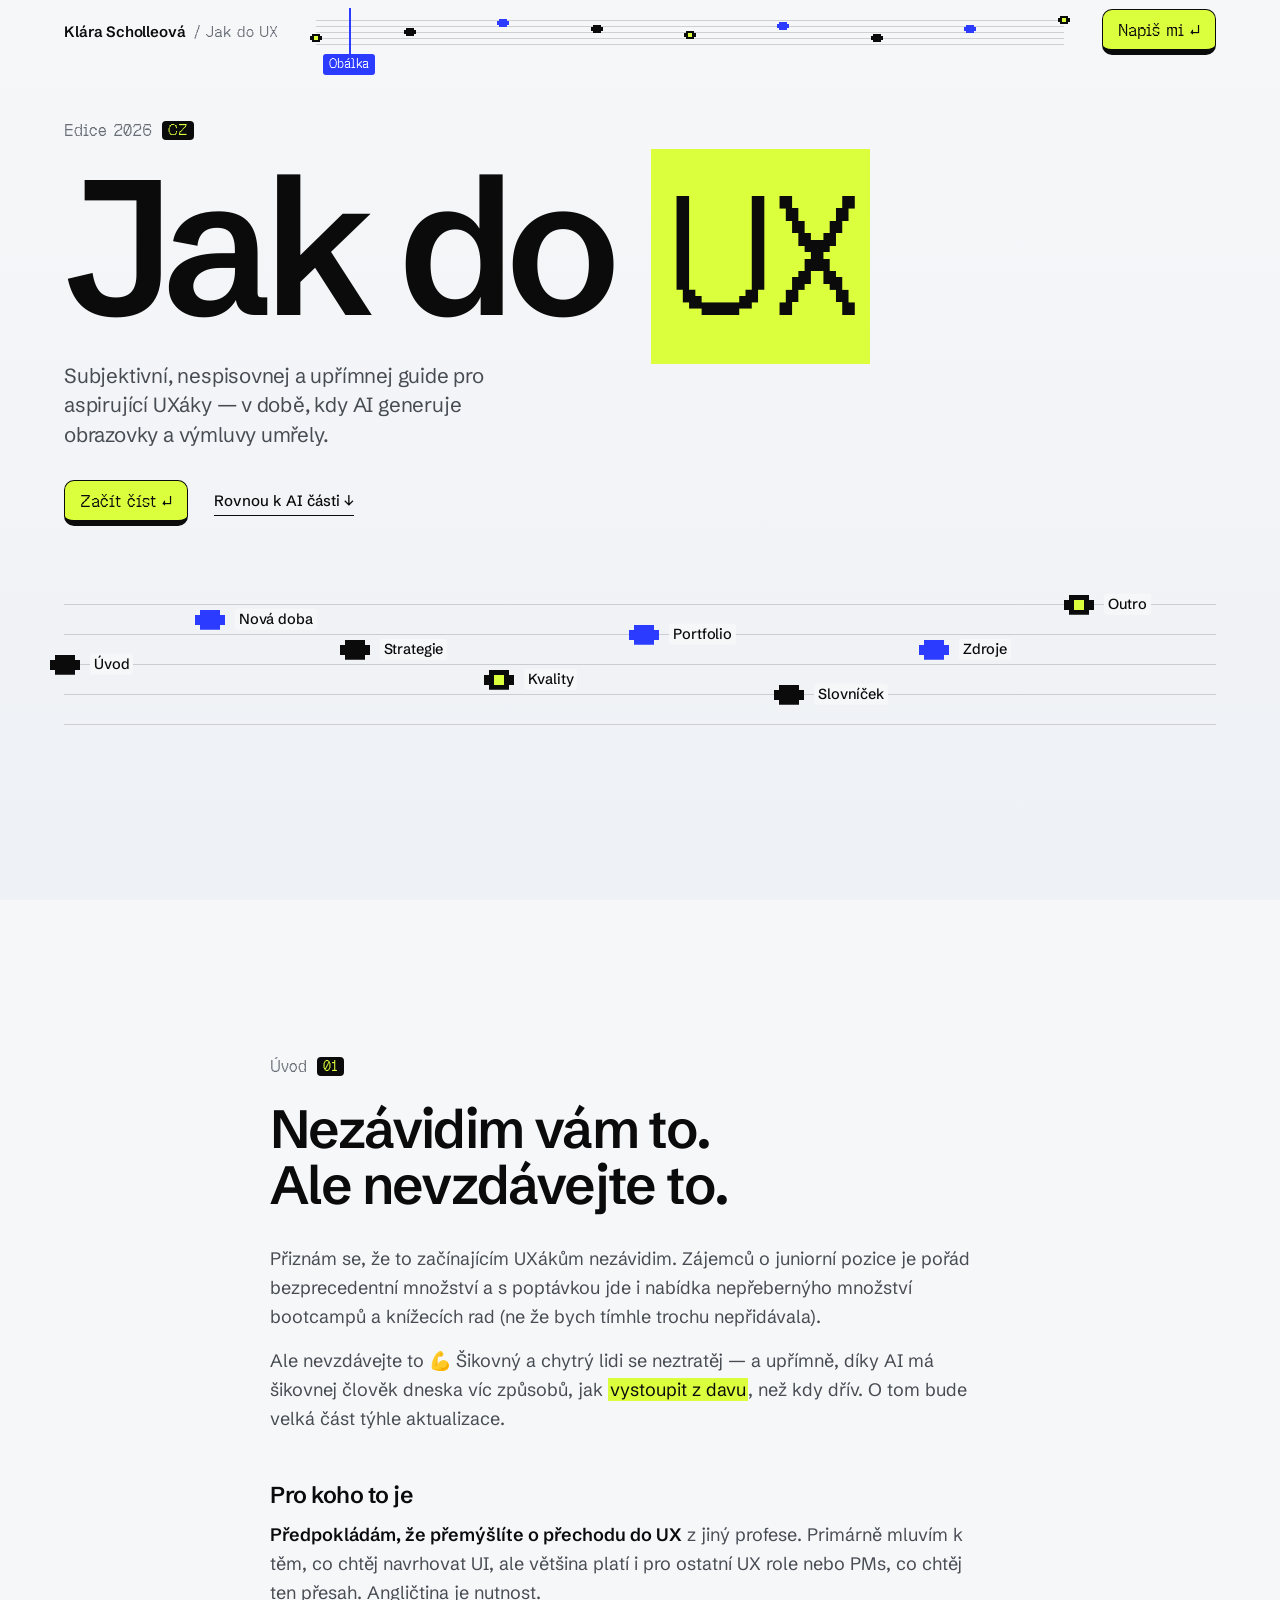
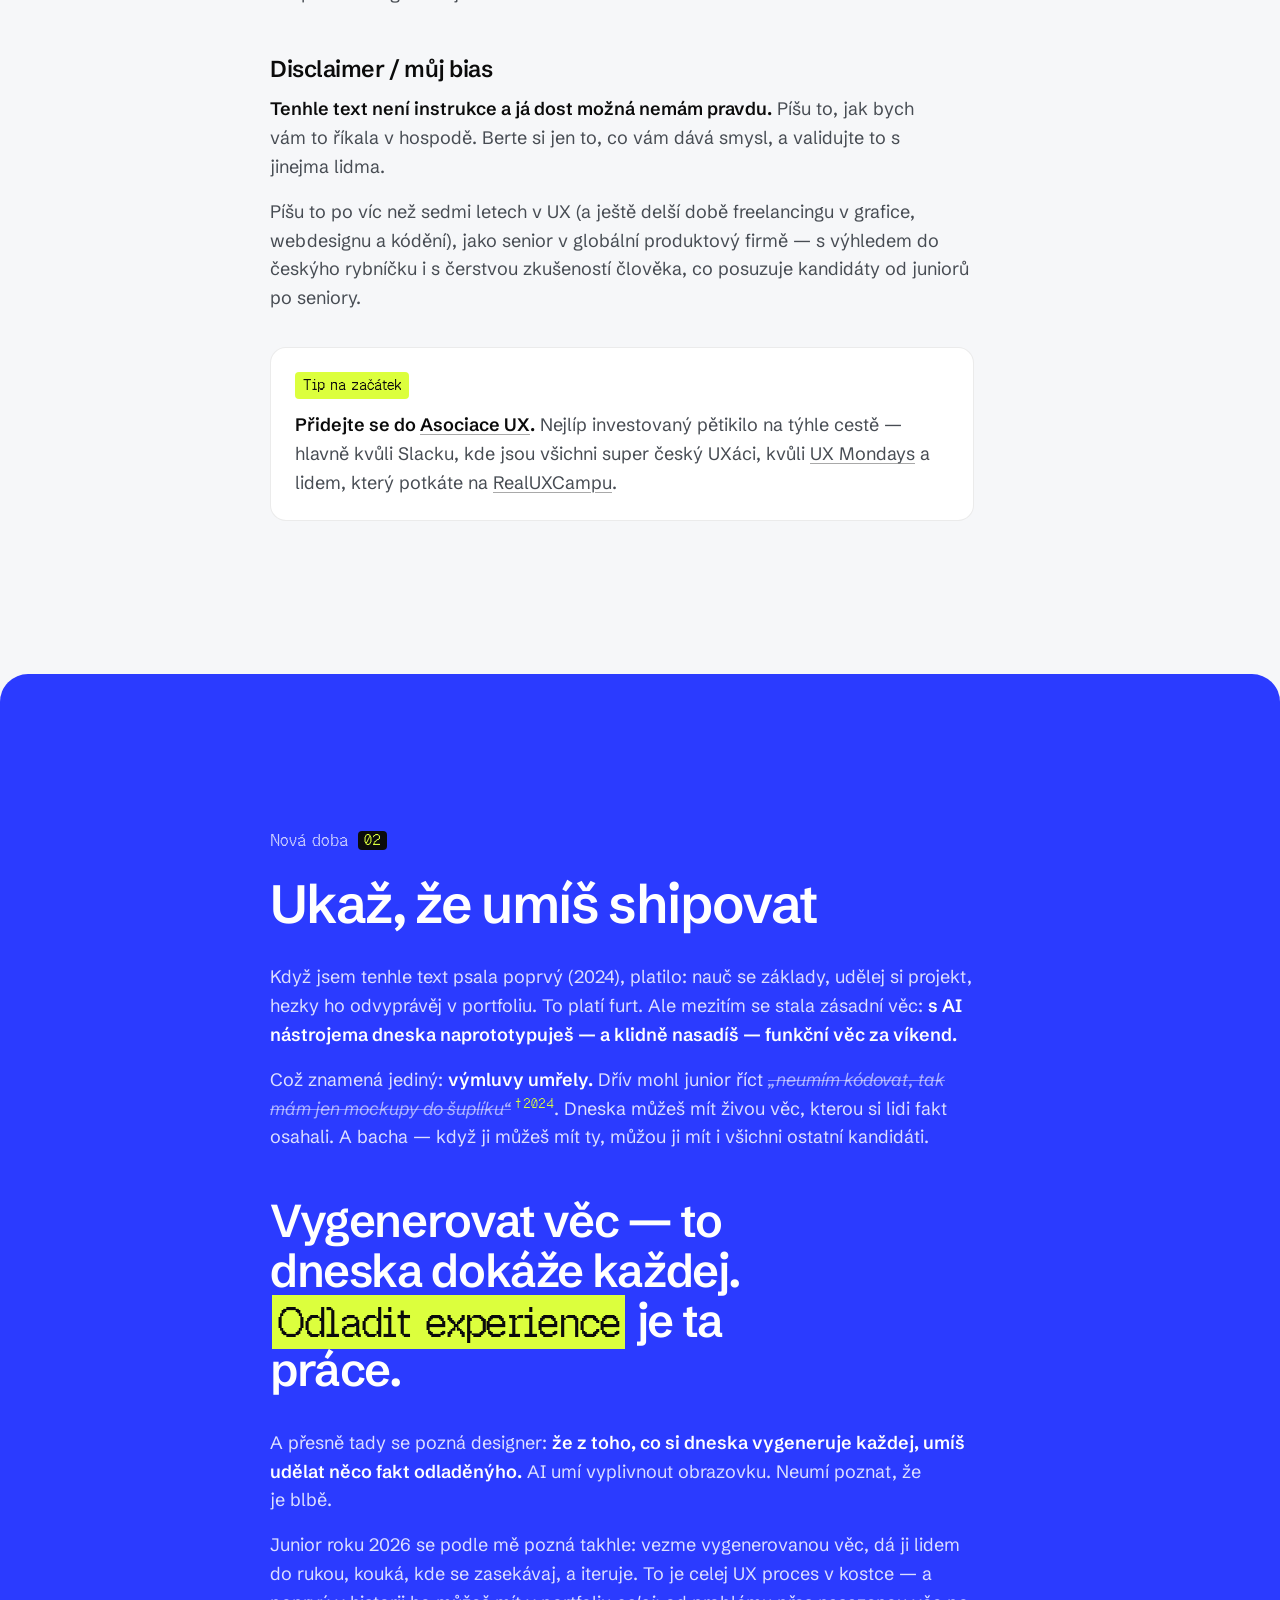
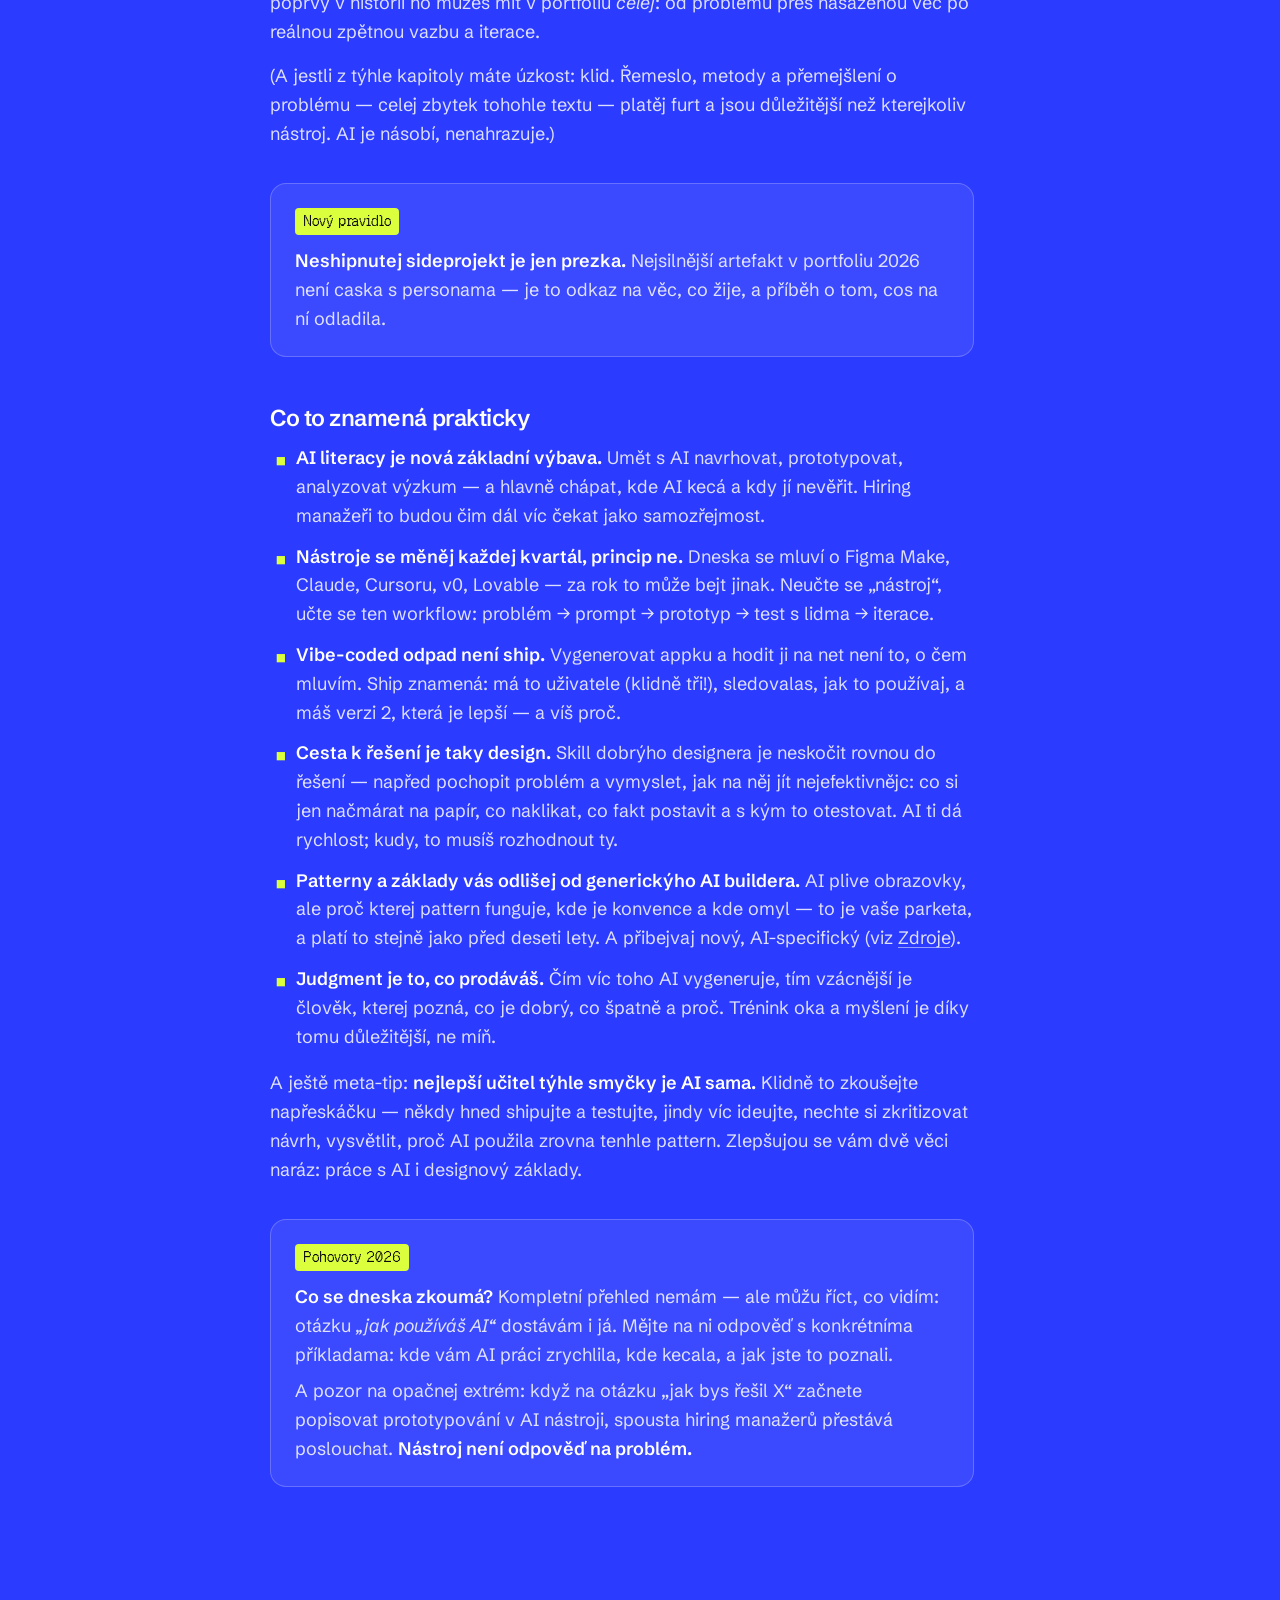
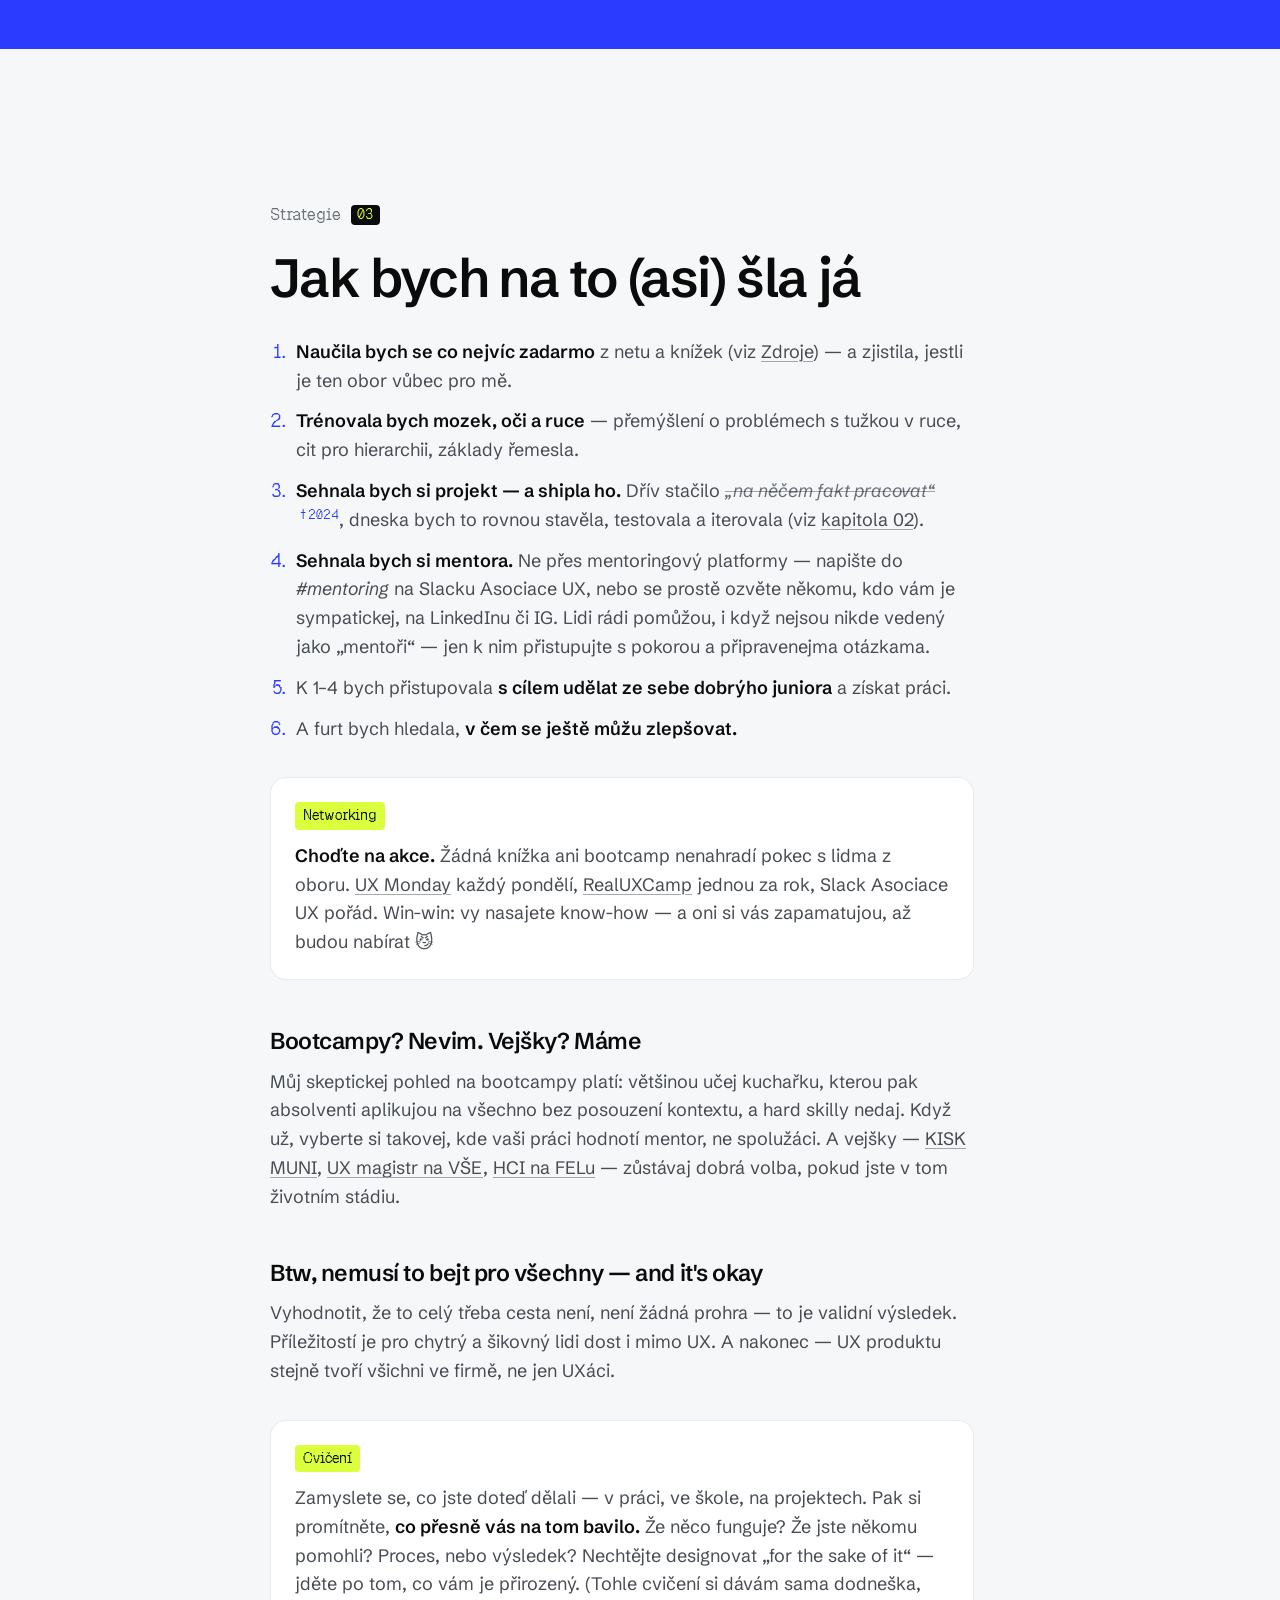
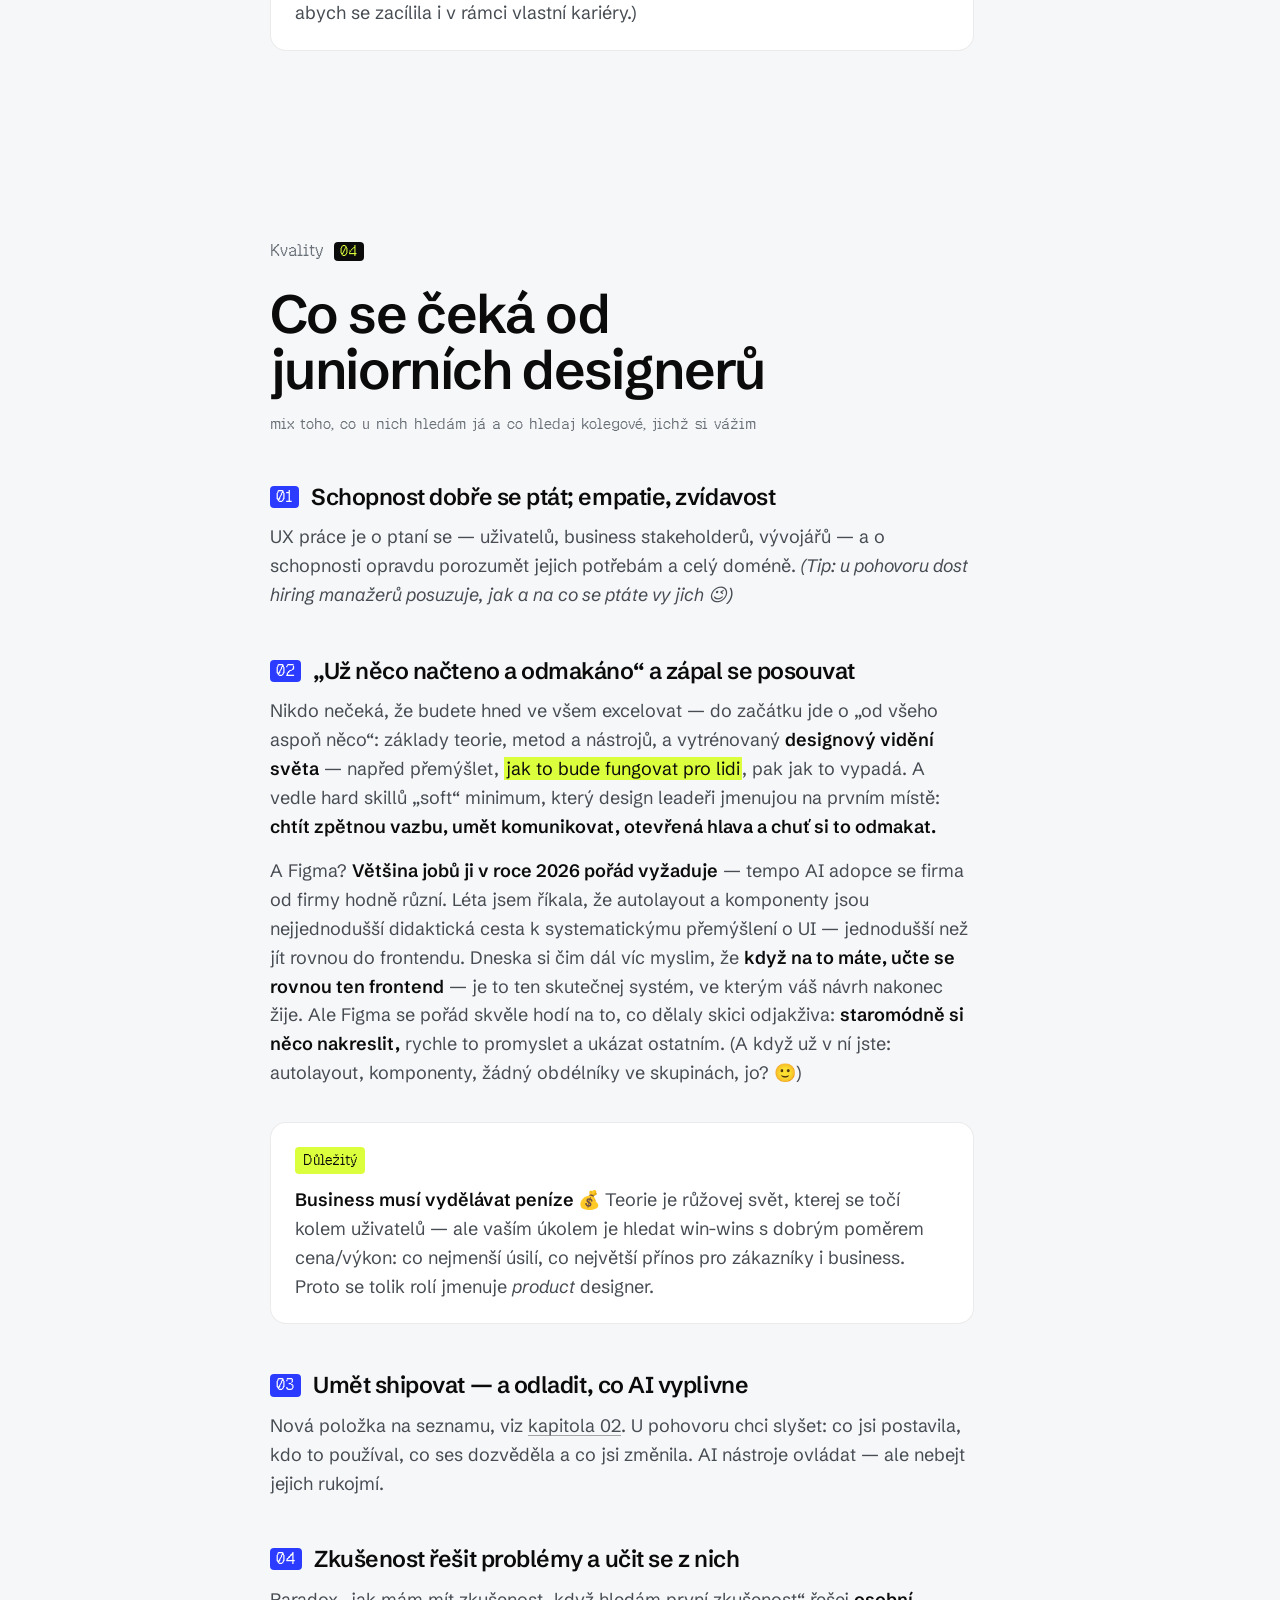
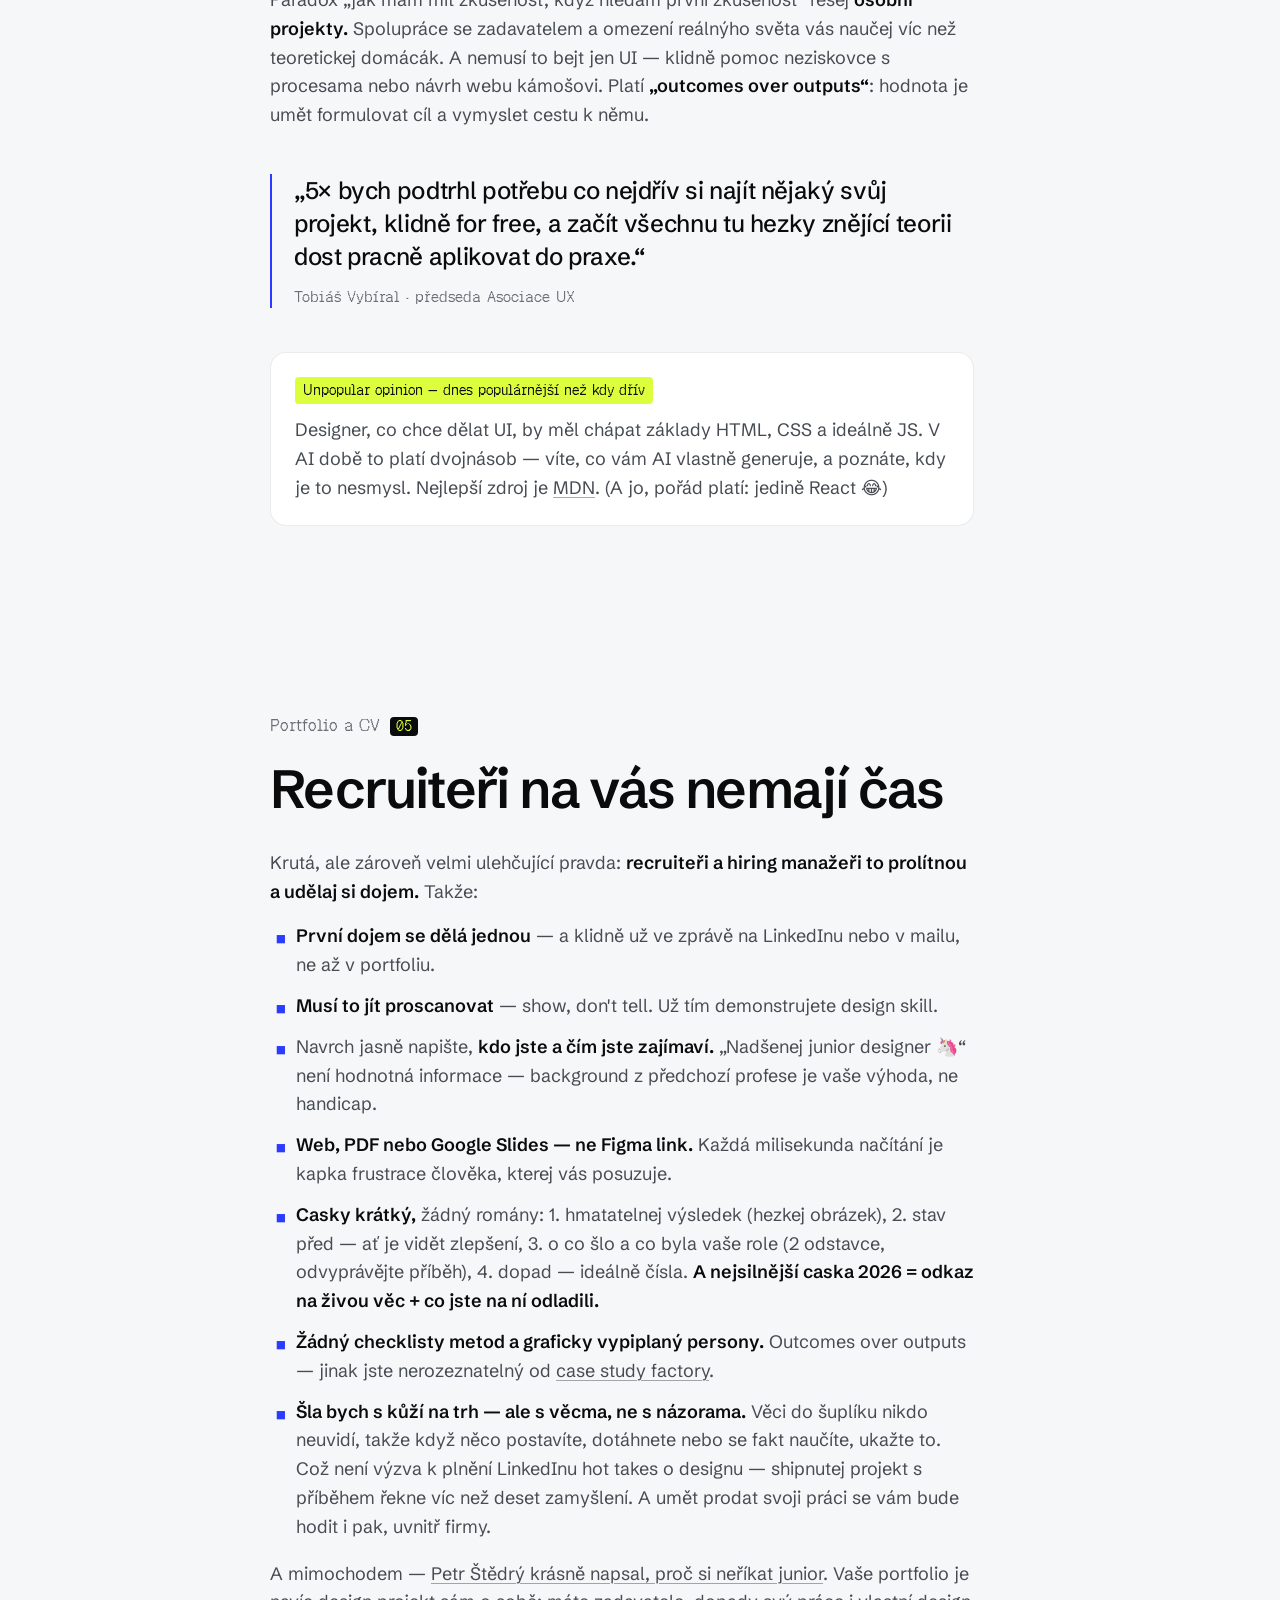
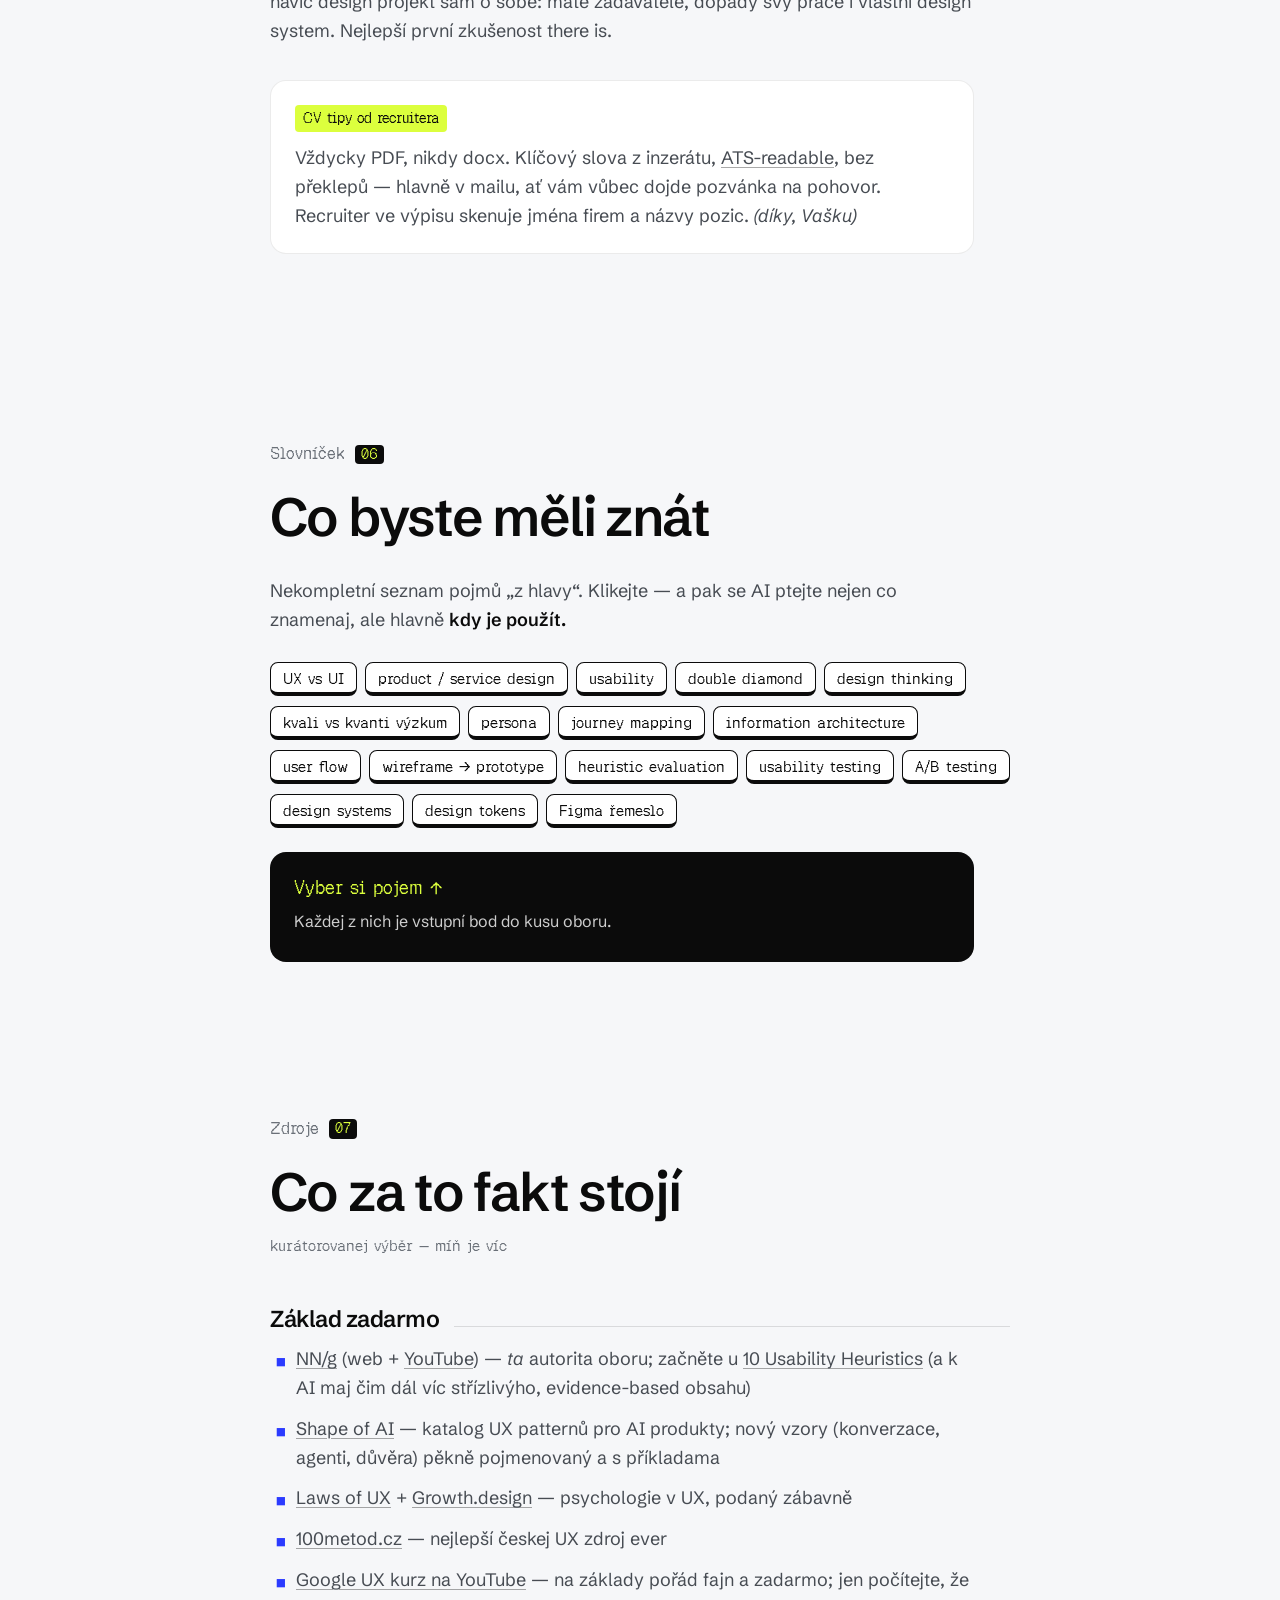
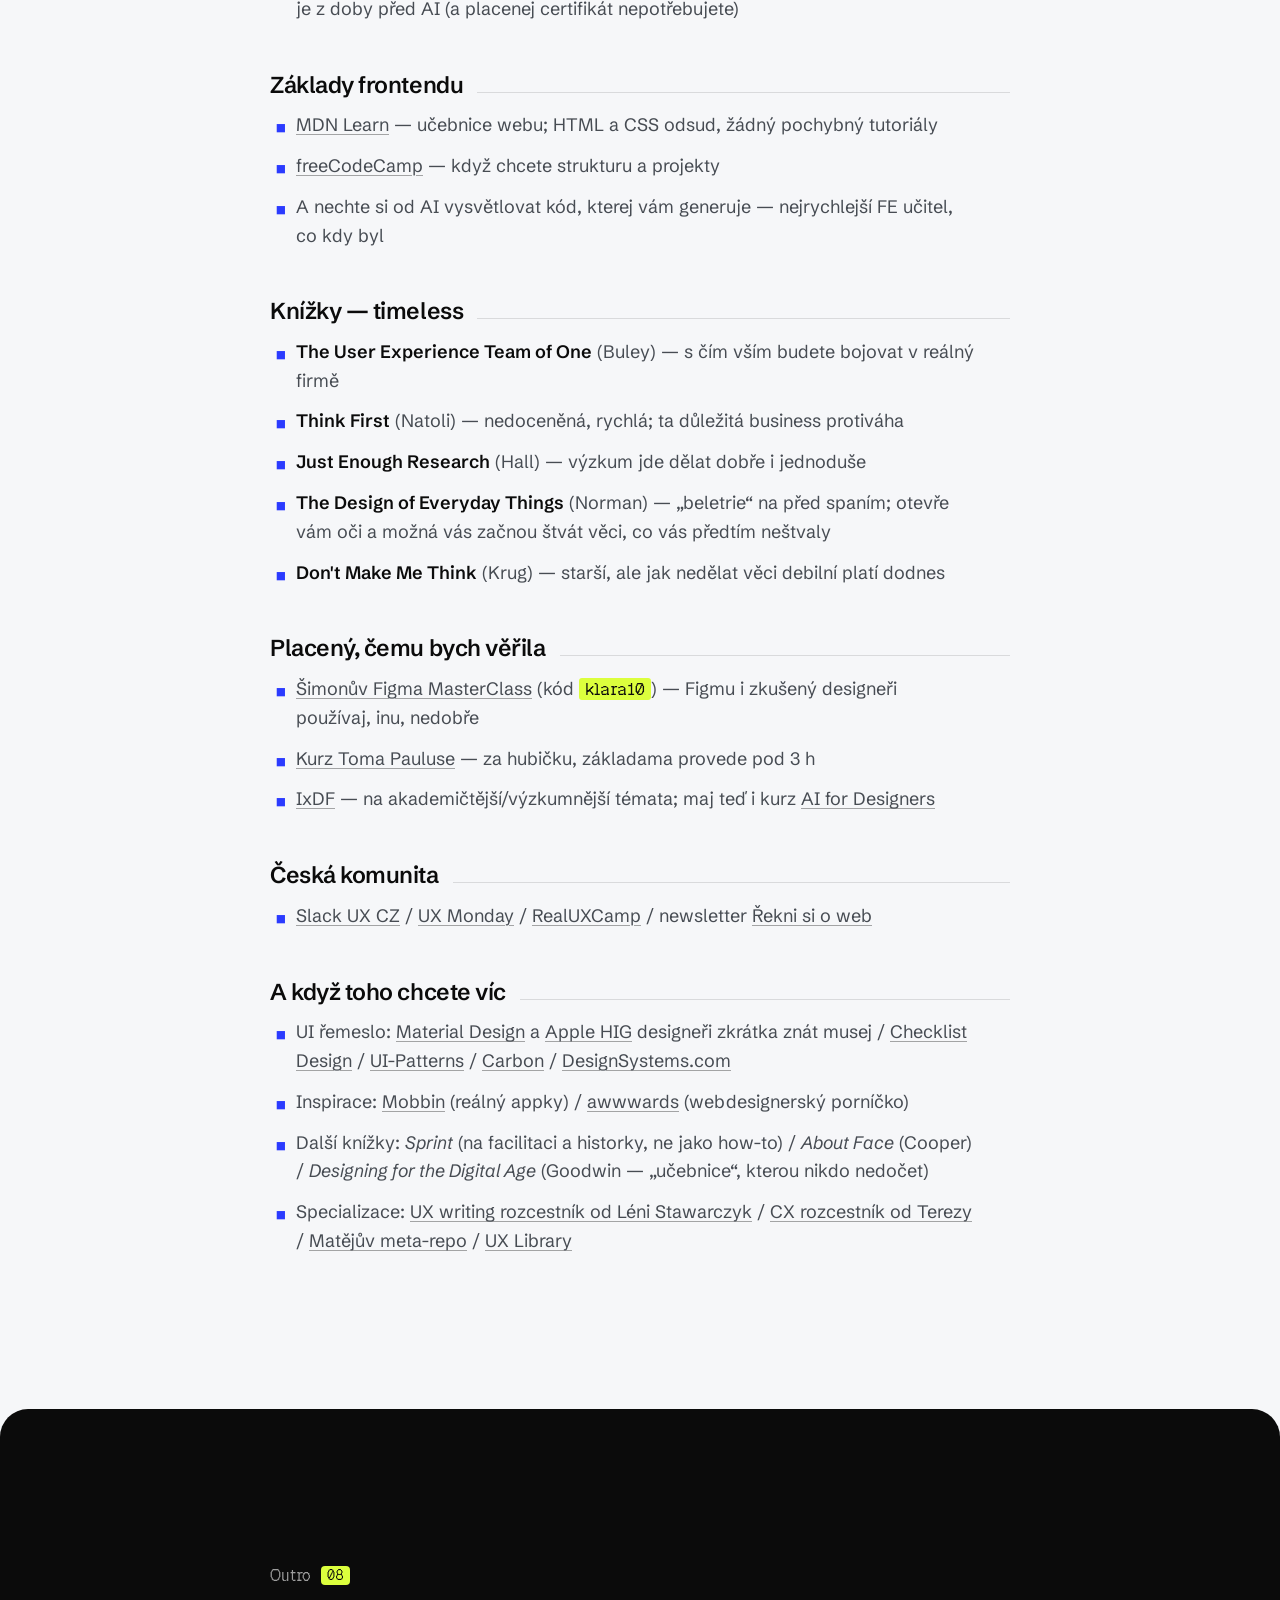
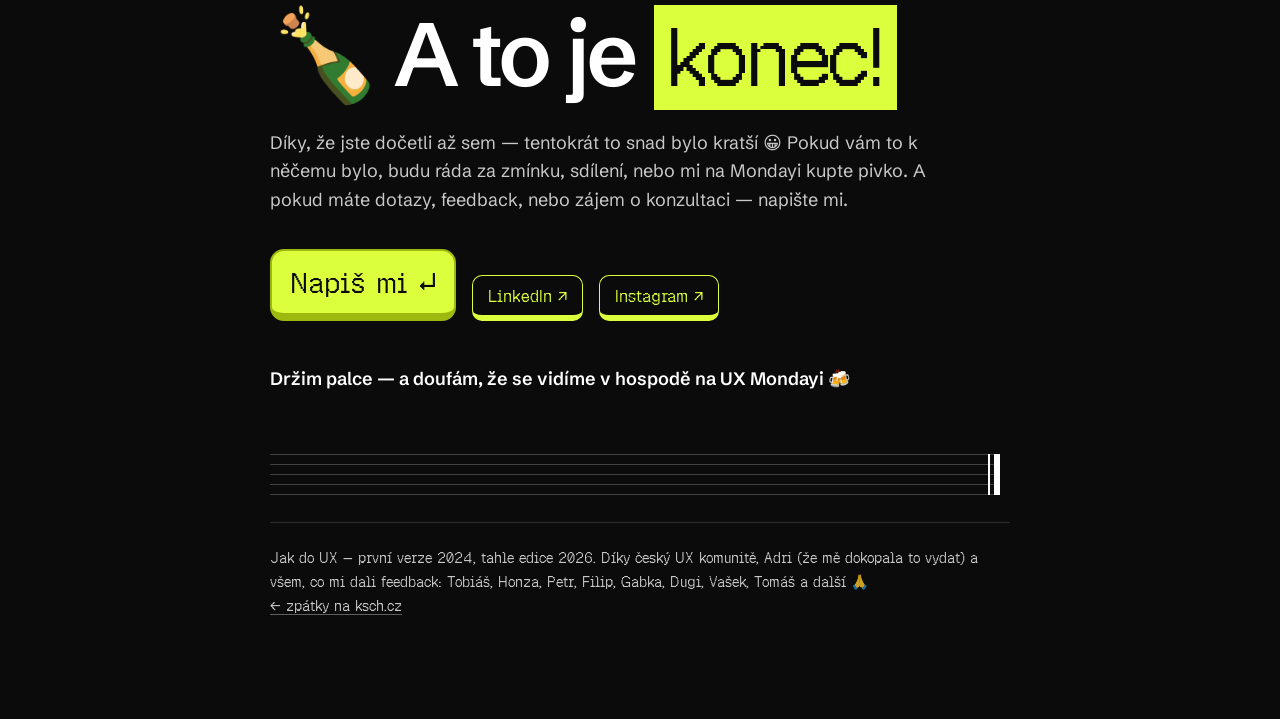
==== jak-do-ux/index.html @ 6d0a3456 "Jak do UX: rework in the new ksch.cz brand - Schibsted Grotesk + Geist Pixel, mist/ink with blue and" ====
<!DOCTYPE html>
<html lang="cs">
<head>
<meta charset="UTF-8">
<meta name="viewport" content="width=device-width, initial-scale=1.0, viewport-fit=cover">
<title>Jak do UX — edice 2026</title>
<meta name="description" content="Subjektivní, nespisovnej a upřímnej guide pro aspirující UXáky — v době, kdy AI generuje obrazovky a výmluvy umřely. Od Kláry Scholleový.">
<meta property="og:title" content="Jak do UX — edice 2026">
<meta property="og:description" content="Vygenerovat věc je snadný. Odladit experience je ta práce. Upřímnej guide, jak se dostat do UX.">
<meta property="og:type" content="article">
<meta name="theme-color" content="#F6F7F9">
<link rel="icon" href="data:image/svg+xml,%3Csvg xmlns='http://www.w3.org/2000/svg' viewBox='0 0 8 8' shape-rendering='crispEdges'%3E%3Cpath fill='%230B0B0B' d='M1 1h6v6H1z'/%3E%3Cpath fill='%23DCFF3D' d='M2 2h4v4H2z'/%3E%3C/svg%3E">
<link rel="preconnect" href="https://fonts.googleapis.com">
<link rel="preconnect" href="https://fonts.gstatic.com" crossorigin>
<link rel="stylesheet" href="https://fonts.googleapis.com/css2?family=Schibsted+Grotesk:ital,wght@0,400;0,500;0,600;1,400;1,500&display=swap">
<link rel="preload" href="../assets/fonts/geist-pixel-square.woff2" as="font" type="font/woff2" crossorigin>
<script>document.documentElement.classList.add('js')</script>
<style>
/* ============================================================
   JAK DO UX · 2026 — v brandu ksch.cz
   mist + inkoust, modrá a limetková, pixel font, notová osnova
   ============================================================ */
@font-face{font-family:'Geist Pixel Square';src:url('../assets/fonts/geist-pixel-square.woff2') format('woff2');font-display:swap}
:root{
  --blue:#2B3BFF; --ink:#0B0B0B; --lime:#DCFF3D; --mist:#F6F7F9;
  --grey:#474C53; --grey-2:#6A7078; --hair:rgba(11,11,11,.12);
  --pix:'Geist Pixel Square',ui-monospace,monospace;
  --sans:'Schibsted Grotesk',system-ui,sans-serif;
  --pad:clamp(20px,5vw,80px); --maxw:740px; --hdr:64px;
  --ease:cubic-bezier(.2,.8,.2,1);
}
@media (max-width:719px){:root{--pad:20px;--hdr:56px}}
*{box-sizing:border-box;margin:0;padding:0}
html{scroll-behavior:smooth;-webkit-text-size-adjust:100%}
body{
  font-family:var(--sans);color:var(--ink);
  background:linear-gradient(180deg,#F6F7F9 0%,#EEF1F5 100%) fixed,var(--mist);
  line-height:1.6;font-size:clamp(16px,1vw + 10px,18px);
  -webkit-font-smoothing:antialiased;text-rendering:optimizeLegibility;overflow-x:clip;
}
::selection{background:var(--lime);color:var(--ink)}
a{color:inherit;text-decoration:underline;text-decoration-thickness:1px;text-underline-offset:3px;text-decoration-color:rgba(11,11,11,.35);transition:background-color .15s,text-decoration-color .15s}
a:hover{background:var(--lime);color:var(--ink);text-decoration-color:var(--ink)}
strong{font-weight:600}
a:focus-visible,button:focus-visible{outline:3px solid var(--blue);outline-offset:3px;border-radius:3px}

/* ---------- pixel helpery (stejný jako na homepage) ---------- */
.pix,.eyebrow{font-family:var(--pix);font-weight:400}
.num{display:inline-block;padding:1px 6px 2px;border-radius:4px;font-family:var(--pix);font-size:.85em;line-height:1.2;font-weight:400;background:var(--ink);color:var(--lime);letter-spacing:0}
.num.b{background:var(--blue);color:#fff}
.hl{font-family:var(--pix);font-weight:400;font-size:.9em;letter-spacing:-.04em;-webkit-box-decoration-break:clone;box-decoration-break:clone;padding:0 .14em;margin:0 .04em}
.hl.b{background:var(--blue);color:#fff}
.hl.l{background:var(--lime);color:var(--ink)}

/* ---------- keycap ---------- */
.key{
  position:relative;display:inline-flex;align-items:center;gap:10px;
  font-family:var(--pix);color:var(--ink);background:var(--lime);text-decoration:none;
  border:1.5px solid var(--ink);border-bottom-width:6px;border-radius:10px;
  cursor:pointer;user-select:none;-webkit-user-select:none;
  transition:transform .35s cubic-bezier(.3,1.9,.45,1),border-bottom-width .1s;
}
.key:hover{background:var(--lime);transform:translateY(-2px)}
.key:active{transform:translateY(4px);border-bottom-width:2px;transition:transform .06s,border-bottom-width .06s}
.key.sm{font-size:16px;padding:8px 15px 6px}
.key.md{font-size:clamp(20px,2.4vw,28px);padding:.35em .65em .28em;border-width:2px;border-bottom-width:8px;border-radius:14px}
.key.md:active{border-bottom-width:3px;transform:translateY(5px)}
.key.ink{background:var(--ink);color:var(--lime);border-color:var(--lime)}
.key.ink:hover{background:var(--ink);color:var(--lime)}

/* ---------- hlavička s osnovou ---------- */
.hdr{
  position:fixed;top:0;left:0;right:0;z-index:100;height:var(--hdr);
  display:grid;grid-template-columns:auto 1fr auto;align-items:center;gap:clamp(16px,3vw,48px);
  padding:0 var(--pad);
}
.hdr::before{
  content:"";position:absolute;inset:0;z-index:-1;
  background:rgba(246,247,249,.94);-webkit-backdrop-filter:blur(14px);backdrop-filter:blur(14px);
  border-bottom:1px solid rgba(11,11,11,.06);opacity:0;transition:opacity .3s;
}
.hdr.solid::before{opacity:1}
.hdr .name{font-size:15px;font-weight:600;letter-spacing:-.01em;white-space:nowrap;text-decoration:none}
.hdr .name span{font-family:var(--pix);font-weight:400;color:var(--grey-2);margin-left:8px}
.hdr .name:hover{background:none;opacity:.6}
.hdr .key{white-space:nowrap}

/* osnova: pět linek, jedna nota na kapitolu, playhead = kde zrovna jste */
.staff{position:relative;height:36px;opacity:0;transition:opacity .4s}
.hdr.solid .staff{opacity:1}
.staff .ln{position:absolute;left:0;right:0;height:1px;background:rgba(11,11,11,.16)}
.staff .nt{
  position:absolute;width:28px;height:28px;margin:-14px 0 0 -14px;padding:0;border:0;background:none;cursor:pointer;
  -webkit-tap-highlight-color:transparent;
}
.staff .nt svg{position:absolute;left:50%;top:50%;width:12px;height:8px;margin:-4px 0 0 -6px;shape-rendering:crispEdges;transition:transform .3s cubic-bezier(.3,1.7,.5,1)}
.staff .nt:hover svg,.staff .nt:focus-visible svg{transform:scale(1.5)}
.staff .nt:focus-visible{outline:none}
.staff .nt .tip{
  position:absolute;left:50%;top:26px;transform:translateX(-50%);white-space:nowrap;
  font-family:var(--pix);font-size:12px;color:var(--ink);background:var(--lime);padding:1px 6px;border-radius:3px;
  opacity:0;pointer-events:none;transition:opacity .15s;
}
.staff .nt:hover .tip,.staff .nt:focus-visible .tip{opacity:1}
.staff .ph{position:absolute;top:-6px;bottom:-6px;width:1.5px;background:var(--blue);transition:left .12s linear}
.staff .now{position:absolute;top:calc(100% + 4px);font-family:var(--pix);font-size:12px;color:#fff;background:var(--blue);padding:1px 6px;border-radius:3px;white-space:nowrap;transform:translateX(-50%);transition:left .12s linear}
.staff .nt:hover ~ .now{opacity:0}

/* ---------- layout ---------- */
main{position:relative}
.sheet{position:relative;padding:clamp(110px,12vw,180px) var(--pad) 0}
.sheet-inner{max-width:var(--maxw);margin:0 auto;position:relative}
.sheet[id]{scroll-margin-top:calc(var(--hdr) - 40px)}

.numeral{font-family:var(--pix);font-size:16px;color:var(--grey-2);margin-bottom:22px;display:flex;align-items:center;gap:10px}
.numeral b{font-weight:400;order:2}
.numeral b{display:inline-block;padding:1px 6px 2px;border-radius:4px;font-size:.85em;line-height:1.2;background:var(--ink);color:var(--lime)}

h1,h2,h3{text-wrap:balance}
p{text-wrap:pretty}
h2{font-weight:600;font-size:clamp(30px,4.2vw,54px);line-height:1.04;letter-spacing:-.03em;margin-bottom:32px}
h3{font-weight:600;font-size:clamp(19px,2vw,23px);line-height:1.2;letter-spacing:-.02em;margin:48px 0 12px}
p{margin-bottom:16px;max-width:64ch;color:var(--grey)}
p strong,li strong{color:var(--ink)}
ul,ol{margin:0 0 18px 22px;max-width:62ch;color:var(--grey)}
li{margin-bottom:12px;padding-left:4px}
ul li::marker{content:"■  ";font-size:.6em;color:var(--blue)}
ol li::marker{font-family:var(--pix);color:var(--blue)}
.kicker{font-family:var(--pix);font-size:15px;color:var(--grey-2);margin:-18px 0 30px}

/* číslování v h3 */
.hn{display:inline-block;margin-right:12px;padding:1px 6px 2px;border-radius:4px;font-family:var(--pix);font-weight:400;font-size:.7em;line-height:1.2;vertical-align:.2em;background:var(--blue);color:#fff;letter-spacing:0}

/* zesnulý výmluvy */
.rip{color:var(--grey-2);font-style:italic;text-decoration:line-through;text-decoration-color:rgba(11,11,11,.35);text-decoration-thickness:1px}
.rip sup{font-family:var(--pix);font-style:normal;font-size:.65em;color:var(--blue);margin-left:4px;white-space:nowrap;display:inline-block;text-decoration:none}

/* limetkovej marker — přejede přes text při revealu */
.u{
  white-space:nowrap;padding:0 .12em;color:var(--ink);
  background-image:linear-gradient(var(--lime),var(--lime));
  background-repeat:no-repeat;background-position:0 50%;background-size:100% 100%;
  transition:background-size .8s cubic-bezier(.7,0,.2,1) .35s;
}
.js .u{background-size:0% 100%}
.js .in .u,.js .u.in{background-size:100% 100%}

/* blok — bílá karta jako na homepage */
.block{
  background:#fff;border:1px solid rgba(11,11,11,.08);border-radius:16px;
  padding:22px 24px 22px;margin:34px 0;max-width:64ch;
}
.block .lbl{
  display:inline-block;font-family:var(--pix);font-size:14px;
  color:var(--ink);background:var(--lime);padding:2px 8px 3px;border-radius:4px;margin-bottom:12px;
}
.block p{margin-bottom:8px}
.block p:last-child{margin-bottom:0}

blockquote{
  font-size:clamp(20px,2vw,24px);line-height:1.38;letter-spacing:-.015em;font-weight:500;
  margin:44px 0;max-width:46ch;color:var(--ink);padding-left:22px;border-left:2px solid var(--blue);
}
blockquote cite{display:block;font-family:var(--pix);font-style:normal;font-size:15px;font-weight:400;margin-top:14px;color:var(--grey-2);letter-spacing:0}
code{font-family:var(--pix);font-size:.95em;background:var(--lime);color:var(--ink);padding:0 6px;border-radius:3px}

/* reveal */
.js .reveal{opacity:0;transform:translateY(24px);transition:opacity .8s var(--ease),transform .9s var(--ease)}
.js .reveal.in{opacity:1;transform:none}

/* ---------- obálka ---------- */
.cover{min-height:100svh;display:flex;flex-direction:column;padding-top:calc(var(--hdr) + 6vh);padding-bottom:40px}
.cover .sheet-inner{max-width:1600px;width:100%;display:flex;flex-direction:column;flex:1}
.cover .eyebrow{font-size:16px;color:var(--grey-2);display:flex;gap:10px;align-items:center}
.cover h1{
  font-weight:600;font-size:clamp(72px,15vw,220px);line-height:.88;letter-spacing:-.055em;margin:18px 0 0;
}
.cover h1 .hl{font-size:.86em;padding:0 .08em;margin-left:.04em;letter-spacing:-.06em}
.cover .sub{font-size:clamp(18px,1.6vw,22px);max-width:34ch;margin:30px 0 0;line-height:1.45;color:var(--grey);letter-spacing:-.01em}
.cover .sub em{font-style:normal}
.cover .ctas{margin-top:30px;display:flex;flex-wrap:wrap;align-items:center;gap:14px 26px}
.cover .ctas a.lnk{font-size:15px;font-weight:500;text-decoration:none;border-bottom:1px solid currentColor;padding-bottom:2px}
.cover .ctas a.lnk:hover{background:none;opacity:.6}

/* velká osnova v obálce — obsah jako melodie */
.score{position:relative;height:150px;margin:clamp(40px,7vh,80px) 0 0}
.score .ln{position:absolute;left:0;right:0;height:1px;background:rgba(11,11,11,.16)}
.score .nt{position:absolute;width:150px;margin-left:-14px;transform:translateY(-50%);display:flex;align-items:center;gap:10px;text-decoration:none;font-size:14.5px;font-weight:500;letter-spacing:-.01em;line-height:1.15}
.score .nt:hover{background:none}
.score .nt svg{flex:none;width:30px;height:20px;shape-rendering:crispEdges;transition:transform .3s cubic-bezier(.3,1.7,.5,1)}
.score .nt:hover svg{transform:scale(1.25)}
.score .nt span{background:var(--mist);padding:2px 4px;border-radius:3px}
.score .nt:hover span{background:var(--lime)}
.toc{display:none}
@media (max-width:899px){
  .score{display:none}
  .toc{display:grid;grid-template-columns:1fr;margin-top:40px;border-top:1px solid var(--hair)}
  .toc a{text-decoration:none;display:flex;gap:12px;align-items:center;padding:12px 0;border-bottom:1px solid var(--hair);font-size:16px;font-weight:500;letter-spacing:-.01em}
  .toc a:hover{background:none;color:var(--blue)}
  .toc a b{font-weight:400}
}

/* ---------- claim ---------- */
.claim{font-weight:600;font-size:clamp(28px,3.8vw,46px);line-height:1.08;letter-spacing:-.03em;margin:44px 0 34px;max-width:20ch;color:inherit}

/* ---------- modrá kapitola (Nová doba) ---------- */
.sheet.blue{
  background:var(--blue);color:#fff;margin-top:clamp(110px,12vw,180px);
  border-radius:28px 28px 0 0;padding-bottom:clamp(90px,10vw,140px);
}
.sheet.blue + .sheet{border-radius:0}
.blue p,.blue ul,.blue ol{color:rgba(255,255,255,.84)}
.blue strong,.blue li strong,.blue p strong{color:#fff}
.blue .numeral{color:rgba(255,255,255,.75)}
.blue .claim{color:#fff}
.blue a{text-decoration-color:rgba(255,255,255,.5)}
.blue ul li::marker{color:var(--lime)}
.blue .rip{color:rgba(255,255,255,.6);text-decoration-color:rgba(255,255,255,.45)}
.blue .rip sup{color:var(--lime)}
.blue .block{background:rgba(255,255,255,.08);border-color:rgba(255,255,255,.22)}
.blue .block p{color:rgba(255,255,255,.84)}
.blue + .sheet{padding-top:clamp(110px,12vw,180px)}

/* ---------- slovníček ---------- */
.chips{display:flex;flex-wrap:wrap;gap:10px 8px;margin:28px 0 0;max-width:none}
.chip{
  font-family:var(--pix);font-size:15px;color:var(--ink);background:#fff;
  border:1.5px solid var(--ink);border-bottom-width:4px;border-radius:8px;padding:6px 12px 4px;cursor:pointer;
  transition:transform .3s cubic-bezier(.3,1.9,.45,1),border-bottom-width .08s,background .15s;
}
.chip:hover{transform:translateY(-2px)}
.chip:active,.chip.active{transform:translateY(2px);border-bottom-width:2px}
.chip.active{background:var(--lime)}
.defbox{min-height:110px;background:var(--ink);color:#fff;border-radius:16px;padding:22px 24px;margin-top:24px;max-width:64ch}
.defbox .term{font-family:var(--pix);color:var(--lime);font-size:18px;margin-bottom:6px}
.defbox p{margin:0;font-size:16px;color:rgba(255,255,255,.8)}

/* ---------- zdroje ---------- */
.res h3{display:flex;align-items:baseline;gap:14px}
.res h3::after{content:"";flex:1;height:1px;background:var(--hair)}

/* ---------- outro ---------- */
.sheet.outro{
  background:var(--ink);color:#fff;margin-top:clamp(110px,12vw,180px);border-radius:28px 28px 0 0;
  padding-bottom:calc(var(--pad) + 20px);
}
.outro h2{font-size:clamp(40px,7vw,96px);line-height:.96;letter-spacing:-.045em}
.outro p{color:rgba(255,255,255,.78)}
.outro p strong{color:#fff}
.outro .numeral{color:rgba(255,255,255,.6)}
.outro .numeral b{background:var(--lime);color:var(--ink)}
.outro .key.md{border-color:#9DB80F}
.contacts{display:flex;gap:14px 16px;flex-wrap:wrap;align-items:flex-end;margin:34px 0 44px}
.endbar{display:block;margin:56px 0 0;width:100%;max-width:var(--maxw);height:48px}
.sig{font-family:var(--pix);font-size:14px;color:rgba(255,255,255,.45);border-top:1px solid rgba(255,255,255,.14);padding-top:24px;margin-top:24px;max-width:none;line-height:1.7}
.sig a{text-decoration-color:rgba(255,255,255,.35)}

/* ---------- mobilní obsah ---------- */
.pill{display:none;position:fixed;right:16px;bottom:calc(16px + env(safe-area-inset-bottom));z-index:110;max-width:72vw;overflow:hidden;text-overflow:ellipsis;white-space:nowrap}
.pill.key{font-size:14px;padding:9px 14px 7px;display:none}
.chmenu{position:fixed;inset:0;background:var(--mist);z-index:120;padding:16px 20px;display:flex;flex-direction:column;overflow:auto}
.chmenu[hidden]{display:none}
.chmenu .close{align-self:flex-end;font-family:var(--pix);font-size:15px}
.chmenu nav{display:flex;flex-direction:column;margin-top:14px}
.chmenu a{text-decoration:none;font-size:22px;font-weight:600;letter-spacing:-.02em;padding:14px 0;border-bottom:1px solid var(--hair);display:flex;gap:14px;align-items:center}
.chmenu a:hover{background:none}
.chmenu a b{font-family:var(--pix);font-size:13px;font-weight:400;padding:1px 6px 2px;border-radius:4px;background:var(--ink);color:var(--lime)}
.chmenu a.cur{color:var(--blue)}
.chmenu a.cur b{background:var(--blue);color:#fff}
@media (max-width:719px){
  .pill.key{display:inline-flex}
  .hdr{grid-template-columns:auto 1fr;gap:16px}
  .hdr .key{display:none}
  .hdr .name span{display:none}
  .staff .nt{pointer-events:none}
  .staff .now{display:none}
  .sheet.blue,.sheet.outro{border-radius:20px 20px 0 0}
  .block{padding:18px 18px}
  blockquote{padding-left:16px}
}

@media (prefers-reduced-motion: reduce){
  html{scroll-behavior:auto}
  *,*::before,*::after{animation:none!important;transition:none!important}
  .js .reveal{opacity:1;transform:none}
  .js .u{background-size:100% 100%}
}
</style>
</head>
<body>

<header class="hdr" id="hdr">
  <a class="name" href="/">Klára Scholleová<span>/ Jak do UX</span></a>
  <div class="staff" id="staff" role="navigation" aria-label="Kapitoly"></div>
  <a class="key sm" href="#s8">Napiš mi ↵</a>
</header>
<button class="pill key" id="pill" aria-haspopup="true" aria-controls="chmenu">Obsah</button>
<div class="chmenu" id="chmenu" hidden role="dialog" aria-label="Obsah">
  <button class="close key sm" aria-label="Zavřít">Zavřít ✕</button>
  <nav></nav>
</div>

<main>

<!-- ============ OBÁLKA ============ -->
<section class="sheet cover" id="top">
  <div class="sheet-inner">
    <div class="eyebrow">Edice 2026 <span class="num">CZ</span></div>
    <h1>Jak do <span class="hl l">UX</span></h1>
    <p class="sub">Subjektivní, nespisovnej a upřímnej guide pro aspirující UXáky — v době, kdy AI generuje obrazovky a výmluvy umřely.</p>
    <div class="ctas">
      <a class="key sm" href="#s1">Začít číst ↵</a>
      <a class="lnk" href="#s2">Rovnou k AI části ↓</a>
    </div>
    <div class="score" id="score" aria-label="Obsah"></div>
    <nav class="toc" id="toc" aria-label="Obsah"></nav>
  </div>
</section>

<!-- ============ 01 ÚVOD ============ -->
<section class="sheet" id="s1">
  <div class="sheet-inner">
    <div class="numeral"><b>01</b>Úvod</div>
    <h2 class="reveal">Nezávidim vám to.<br>Ale nevzdávejte to.</h2>
    <p class="reveal">Přiznám se, že to začínajícím UXákům nezávidim. Zájemců o juniorní pozice je pořád bezprecedentní množství a s poptávkou jde i nabídka nepřebernýho množství bootcampů a knížecích rad (ne že bych tímhle trochu nepřidávala).</p>
    <p class="reveal">Ale nevzdávejte to 💪 Šikovný a chytrý lidi se neztratěj — a upřímně, díky AI má šikovnej člověk dneska víc způsobů, jak <span class="u">vystoupit z davu</span>, než kdy dřív. O tom bude velká část týhle aktualizace.</p>
    <h3 class="reveal">Pro koho to je</h3>
    <p class="reveal"><strong>Předpokládám, že přemýšlíte o přechodu do UX</strong> z jiný profese. Primárně mluvím k těm, co chtěj navrhovat UI, ale většina platí i pro ostatní UX role nebo PMs, co chtěj ten přesah. Angličtina je nutnost.</p>
    <h3 class="reveal">Disclaimer / můj bias</h3>
    <p class="reveal"><strong>Tenhle text není instrukce a já dost možná nemám pravdu.</strong> Píšu to, jak bych vám to říkala v hospodě. Berte si jen to, co vám dává smysl, a validujte to s jinejma lidma.</p>
    <p class="reveal">Píšu to po víc než sedmi letech v UX (a ještě delší době freelancingu v grafice, webdesignu a kódění), jako senior v globální produktový firmě — s výhledem do českýho rybníčku i s čerstvou zkušeností člověka, co posuzuje kandidáty od juniorů po seniory.</p>
    <div class="block reveal">
      <span class="lbl">Tip na začátek</span>
      <p><strong>Přidejte se do <a href="https://www.asociaceux.cz/clenstvi-v-aux">Asociace UX</a>.</strong> Nejlíp investovaný pětikilo na týhle cestě — hlavně kvůli Slacku, kde jsou všichni super český UXáci, kvůli <a href="https://www.meetup.com/asociace-ux/">UX Mondays</a> a lidem, který potkáte na <a href="https://realuxcamp.com/">RealUXCampu</a>.</p>
    </div>
  </div>
</section>

<!-- ============ 02 SHIP IT ============ -->
<section class="sheet blue" id="s2">
  <div class="sheet-inner">
    <div class="numeral"><b>02</b>Nová doba</div>
    <h2 class="reveal">Ukaž, že umíš shipovat</h2>
    <p class="reveal">Když jsem tenhle text psala poprvý (2024), platilo: nauč se základy, udělej si projekt, hezky ho odvyprávěj v portfoliu. To platí furt. Ale mezitím se stala zásadní věc: <strong>s AI nástrojema dneska naprototypuješ — a klidně nasadíš — funkční věc za víkend.</strong></p>
    <p class="reveal">Což znamená jediný: <strong>výmluvy umřely.</strong> Dřív mohl junior říct <span class="rip">„neumím kódovat, tak mám jen mockupy do šuplíku“<sup>†&thinsp;2024</sup></span>. Dneska můžeš mít živou věc, kterou si lidi fakt osahali. A bacha — když ji můžeš mít ty, můžou ji mít i všichni ostatní kandidáti.</p>
    <p class="claim reveal">Vygenerovat věc — to dneska dokáže každej. <span class="hl l">Odladit experience</span> je ta práce.</p>
    <p class="reveal">A přesně tady se pozná designer: <strong>že z toho, co si dneska vygeneruje každej, umíš udělat něco fakt odladěnýho.</strong> AI umí vyplivnout obrazovku. Neumí poznat, že je blbě.</p>
    <p class="reveal">Junior roku 2026 se podle mě pozná takhle: vezme vygenerovanou věc, dá ji lidem do rukou, kouká, kde se zasekávaj, a iteruje. To je celej UX proces v kostce — a poprvý v historii ho můžeš mít v portfoliu <em>celej</em>: od problému přes nasazenou věc po reálnou zpětnou vazbu a iterace.</p>
    <p class="reveal">(A jestli z týhle kapitoly máte úzkost: klid. Řemeslo, metody a přemejšlení o problému — celej zbytek tohohle textu — platěj furt a jsou důležitější než kterejkoliv nástroj. AI je násobí, nenahrazuje.)</p>
    <div class="block reveal">
      <span class="lbl">Nový pravidlo</span>
      <p><strong>Neshipnutej sideprojekt je jen prezka.</strong> Nejsilnější artefakt v portfoliu 2026 není caska s personama — je to odkaz na věc, co žije, a příběh o tom, cos na ní odladila.</p>
    </div>
    <h3 class="reveal">Co to znamená prakticky</h3>
    <ul class="reveal">
      <li><strong>AI literacy je nová základní výbava.</strong> Umět s AI navrhovat, prototypovat, analyzovat výzkum — a hlavně chápat, kde AI kecá a kdy jí nevěřit. Hiring manažeři to budou čim dál víc čekat jako samozřejmost.</li>
      <li><strong>Nástroje se měněj každej kvartál, princip ne.</strong> Dneska se mluví o Figma Make, Claude, Cursoru, v0, Lovable — za rok to může bejt jinak. Neučte se „nástroj“, učte se ten workflow: problém → prompt → prototyp → test s lidma → iterace.</li>
      <li><strong>Vibe-coded odpad není ship.</strong> Vygenerovat appku a hodit ji na net není to, o čem mluvím. Ship znamená: má to uživatele (klidně tři!), sledovalas, jak to používaj, a máš verzi 2, která je lepší — a víš proč.</li>
      <li><strong>Cesta k řešení je taky design.</strong> Skill dobrýho designera je neskočit rovnou do řešení — napřed pochopit problém a vymyslet, jak na něj jít nejefektivnějc: co si jen načmárat na papír, co naklikat, co fakt postavit a s kým to otestovat. AI ti dá rychlost; kudy, to musíš rozhodnout ty.</li>
      <li><strong>Patterny a základy vás odlišej od generickýho AI buildera.</strong> AI plive obrazovky, ale proč kterej pattern funguje, kde je konvence a kde omyl — to je vaše parketa, a platí to stejně jako před deseti lety. A přibejvaj nový, AI-specifický (viz <a href="#s7">Zdroje</a>).</li>
      <li><strong>Judgment je to, co prodáváš.</strong> Čím víc toho AI vygeneruje, tím vzácnější je člověk, kterej pozná, co je dobrý, co špatně a proč. Trénink oka a myšlení je díky tomu důležitější, ne míň.</li>
    </ul>
    <p class="reveal">A ještě meta-tip: <strong>nejlepší učitel týhle smyčky je AI sama.</strong> Klidně to zkoušejte napřeskáčku — někdy hned shipujte a testujte, jindy víc ideujte, nechte si zkritizovat návrh, vysvětlit, proč AI použila zrovna tenhle pattern. Zlepšujou se vám dvě věci naráz: práce s AI i designový základy.</p>
    <div class="block reveal">
      <span class="lbl">Pohovory 2026</span>
      <p><strong>Co se dneska zkoumá?</strong> Kompletní přehled nemám — ale můžu říct, co vidím: otázku <em>„jak používáš AI“</em> dostávám i já. Mějte na ni odpověď s konkrétníma příkladama: kde vám AI práci zrychlila, kde kecala, a jak jste to poznali.</p>
      <p>A pozor na opačnej extrém: když na otázku „jak bys řešil X“ začnete popisovat prototypování v AI nástroji, spousta hiring manažerů přestává poslouchat. <strong>Nástroj není odpověď na problém.</strong></p>
    </div>
  </div>
</section>

<!-- ============ 03 JAK BYCH NA TO ŠLA ============ -->
<section class="sheet" id="s3">
  <div class="sheet-inner">
    <div class="numeral"><b>03</b>Strategie</div>
    <h2 class="reveal">Jak bych na to (asi) šla já</h2>
    <ol class="reveal">
      <li><strong>Naučila bych se co nejvíc zadarmo</strong> z netu a knížek (viz <a href="#s7">Zdroje</a>) — a zjistila, jestli je ten obor vůbec pro mě.</li>
      <li><strong>Trénovala bych mozek, oči a ruce</strong> — přemýšlení o problémech s tužkou v ruce, cit pro hierarchii, základy řemesla.</li>
      <li><strong>Sehnala bych si projekt — a shipla ho.</strong> Dřív stačilo <span class="rip">„na něčem fakt pracovat“<sup>†&thinsp;2024</sup></span>, dneska bych to rovnou stavěla, testovala a iterovala (viz <a href="#s2">kapitola 02</a>).</li>
      <li><strong>Sehnala bych si mentora.</strong> Ne přes mentoringový platformy — napište do <em>#mentoring</em> na Slacku Asociace UX, nebo se prostě ozvěte někomu, kdo vám je sympatickej, na LinkedInu či IG. Lidi rádi pomůžou, i když nejsou nikde vedený jako „mentoři“ — jen k nim přistupujte s pokorou a připravenejma otázkama.</li>
      <li>K 1–4 bych přistupovala <strong>s cílem udělat ze sebe dobrýho juniora</strong> a získat práci.</li>
      <li>A furt bych hledala, <strong>v čem se ještě můžu zlepšovat.</strong></li>
    </ol>
    <div class="block reveal">
      <span class="lbl">Networking</span>
      <p><strong>Choďte na akce.</strong> Žádná knížka ani bootcamp nenahradí pokec s lidma z oboru. <a href="https://www.meetup.com/asociace-ux/">UX Monday</a> každý pondělí, <a href="https://realuxcamp.com/">RealUXCamp</a> jednou za rok, Slack Asociace UX pořád. Win-win: vy nasajete know-how — a oni si vás zapamatujou, až budou nabírat 😼</p>
    </div>
    <h3 class="reveal">Bootcampy? Nevim. Vejšky? Máme</h3>
    <p class="reveal">Můj skeptickej pohled na bootcampy platí: většinou učej kuchařku, kterou pak absolventi aplikujou na všechno bez posouzení kontextu, a hard skilly nedaj. Když už, vyberte si takovej, kde vaši práci hodnotí mentor, ne spolužáci. A vejšky — <a href="https://kisk.phil.muni.cz/profilace/design-informacnich-sluzeb">KISK MUNI</a>, <a href="https://fis.vse.cz/magisterske-studium/magisterske-programy/ux-vyzkum-a-design-ist/">UX magistr na VŠE</a>, <a href="https://oi.fel.cvut.cz/cs/mgr-specializace-interakce-cloveka-s-pocitacem-2016">HCI na FELu</a> — zůstávaj dobrá volba, pokud jste v tom životním stádiu.</p>
    <h3 class="reveal">Btw, nemusí to bejt pro všechny — and it's okay</h3>
    <p class="reveal">Vyhodnotit, že to celý třeba cesta není, není žádná prohra — to je validní výsledek. Příležitostí je pro chytrý a šikovný lidi dost i mimo UX. A nakonec — UX produktu stejně tvoří všichni ve firmě, ne jen UXáci.</p>
    <div class="block reveal">
      <span class="lbl">Cvičení</span>
      <p>Zamyslete se, co jste doteď dělali — v práci, ve škole, na projektech. Pak si promítněte, <strong>co přesně vás na tom bavilo.</strong> Že něco funguje? Že jste někomu pomohli? Proces, nebo výsledek? Nechtějte designovat „for the sake of it“ — jděte po tom, co vám je přirozený. (Tohle cvičení si dávám sama dodneška, abych se zacílila i v rámci vlastní kariéry.)</p>
    </div>
  </div>
</section>

<!-- ============ 04 CO SE ČEKÁ ============ -->
<section class="sheet" id="s4">
  <div class="sheet-inner">
    <div class="numeral"><b>04</b>Kvality</div>
    <h2 class="reveal">Co se čeká od juniorních designerů</h2>
    <p class="kicker reveal">mix toho, co u nich hledám já a co hledaj kolegové, jichž si vážim</p>
    <h3 class="reveal"><span class="hn">01</span>Schopnost dobře se ptát; empatie, zvídavost</h3>
    <p class="reveal">UX práce je o ptaní se — uživatelů, business stakeholderů, vývojářů — a o schopnosti opravdu porozumět jejich potřebám a celý doméně. <em>(Tip: u pohovoru dost hiring manažerů posuzuje, jak a na co se ptáte vy jich 😉)</em></p>
    <h3 class="reveal"><span class="hn">02</span>„Už něco načteno a odmakáno“ a zápal se posouvat</h3>
    <p class="reveal">Nikdo nečeká, že budete hned ve všem excelovat — do začátku jde o „od všeho aspoň něco“: základy teorie, metod a nástrojů, a vytrénovaný <strong>designový vidění světa</strong> — napřed přemýšlet, <span class="u">jak to bude fungovat pro lidi</span>, pak jak to vypadá. A vedle hard skillů „soft“ minimum, který design leadeři jmenujou na prvním místě: <strong>chtít zpětnou vazbu, umět komunikovat, otevřená hlava a chuť si to odmakat.</strong></p>
    <p class="reveal">A Figma? <strong>Většina jobů ji v roce 2026 pořád vyžaduje</strong> — tempo AI adopce se firma od firmy hodně různí. Léta jsem říkala, že autolayout a komponenty jsou nejjednodušší didaktická cesta k systematickýmu přemýšlení o UI — jednodušší než jít rovnou do frontendu. Dneska si čim dál víc myslim, že <strong>když na to máte, učte se rovnou ten frontend</strong> — je to ten skutečnej systém, ve kterým váš návrh nakonec žije. Ale Figma se pořád skvěle hodí na to, co dělaly skici odjakživa: <strong>staromódně si něco nakreslit,</strong> rychle to promyslet a ukázat ostatním. (A když už v ní jste: autolayout, komponenty, žádný obdélníky ve skupinách, jo? 🙂)</p>
    <div class="block reveal">
      <span class="lbl">Důležitý</span>
      <p><strong>Business musí vydělávat peníze 💰</strong> Teorie je růžovej svět, kterej se točí kolem uživatelů — ale vaším úkolem je hledat win-wins s dobrým poměrem cena/výkon: co nejmenší úsilí, co největší přínos pro zákazníky i business. Proto se tolik rolí jmenuje <em>product</em> designer.</p>
    </div>
    <h3 class="reveal"><span class="hn">03</span>Umět shipovat — a odladit, co AI vyplivne</h3>
    <p class="reveal">Nová položka na seznamu, viz <a href="#s2">kapitola 02</a>. U pohovoru chci slyšet: co jsi postavila, kdo to používal, co ses dozvěděla a co jsi změnila. AI nástroje ovládat — ale nebejt jejich rukojmí.</p>
    <h3 class="reveal"><span class="hn">04</span>Zkušenost řešit problémy a učit se z nich</h3>
    <p class="reveal">Paradox „jak mám mít zkušenost, když hledám první zkušenost“ řešej <strong>osobní projekty.</strong> Spolupráce se zadavatelem a omezení reálnýho světa vás naučej víc než teoretickej domácák. A nemusí to bejt jen UI — klidně pomoc neziskovce s procesama nebo návrh webu kámošovi. Platí <strong>„outcomes over outputs“</strong>: hodnota je umět formulovat cíl a vymyslet cestu k němu.</p>
    <blockquote class="reveal">„5× bych podtrhl potřebu co nejdřív si najít nějaký svůj projekt, klidně for free, a začít všechnu tu hezky znějící teorii dost pracně aplikovat do praxe.“<cite>Tobiáš Vybíral · předseda Asociace UX</cite></blockquote>
    <div class="block reveal">
      <span class="lbl">Unpopular opinion — dnes populárnější než kdy dřív</span>
      <p>Designer, co chce dělat UI, by měl chápat základy HTML, CSS a ideálně JS. V AI době to platí dvojnásob — víte, co vám AI vlastně generuje, a poznáte, kdy je to nesmysl. Nejlepší zdroj je <a href="https://developer.mozilla.org/en-US/docs/Learn">MDN</a>. (A jo, pořád platí: jedině React 😂)</p>
    </div>
  </div>
</section>

<!-- ============ 05 PORTFOLIO ============ -->
<section class="sheet" id="s5">
  <div class="sheet-inner">
    <div class="numeral"><b>05</b>Portfolio a CV</div>
    <h2 class="reveal">Recruiteři na vás nemají čas</h2>
    <p class="reveal">Krutá, ale zároveň velmi ulehčující pravda: <strong>recruiteři a hiring manažeři to prolítnou a udělaj si dojem.</strong> Takže:</p>
    <ul class="reveal">
      <li><strong>První dojem se dělá jednou</strong> — a klidně už ve zprávě na LinkedInu nebo v mailu, ne až v portfoliu.</li>
      <li><strong>Musí to jít proscanovat</strong> — show, don't tell. Už tím demonstrujete design skill.</li>
      <li>Navrch jasně napište, <strong>kdo jste a čím jste zajímaví.</strong> „Nadšenej junior designer 🦄“ není hodnotná informace — background z předchozí profese je vaše výhoda, ne handicap.</li>
      <li><strong>Web, PDF nebo Google Slides — ne Figma link.</strong> Každá milisekunda načítání je kapka frustrace člověka, kterej vás posuzuje.</li>
      <li><strong>Casky krátký,</strong> žádný romány: 1. hmatatelnej výsledek (hezkej obrázek), 2. stav před — ať je vidět zlepšení, 3. o co šlo a co byla vaše role (2 odstavce, odvyprávějte příběh), 4. dopad — ideálně čísla. <strong>A nejsilnější caska 2026 = odkaz na živou věc + co jste na ní odladili.</strong></li>
      <li><strong>Žádný checklisty metod a graficky vypiplaný persony.</strong> Outcomes over outputs — jinak jste nerozeznatelný od <a href="https://essays.uxdesign.cc/case-study-factory/">case study factory</a>.</li>
      <li><strong>Šla bych s kůží na trh — ale s věcma, ne s názorama.</strong> Věci do šuplíku nikdo neuvidí, takže když něco postavíte, dotáhnete nebo se fakt naučíte, ukažte to. Což není výzva k plnění LinkedInu hot takes o designu — shipnutej projekt s příběhem řekne víc než deset zamyšlení. A umět prodat svoji práci se vám bude hodit i pak, uvnitř firmy.</li>
    </ul>
    <p class="reveal">A mimochodem — <a href="https://medium.com/@vorkronor/why-calling-yourself-a-junior-is-hurting-your-professional-growth-78b0c4147cf0">Petr Štědrý krásně napsal, proč si neříkat junior</a>. Vaše portfolio je navíc design projekt sám o sobě: máte zadavatele, dopady svý práce i vlastní design system. Nejlepší první zkušenost there is.</p>
    <div class="block reveal">
      <span class="lbl">CV tipy od recruitera</span>
      <p>Vždycky PDF, nikdy docx. Klíčový slova z inzerátu, <a href="https://www.indeed.com/career-advice/resumes-cover-letters/ats-resume-template">ATS-readable</a>, bez překlepů — hlavně v mailu, ať vám vůbec dojde pozvánka na pohovor. Recruiter ve výpisu skenuje jména firem a názvy pozic. <em>(díky, Vašku)</em></p>
    </div>
  </div>
</section>

<!-- ============ 06 SLOVNÍČEK ============ -->
<section class="sheet" id="s6">
  <div class="sheet-inner">
    <div class="numeral"><b>06</b>Slovníček</div>
    <h2 class="reveal">Co byste měli znát</h2>
    <p class="reveal">Nekompletní seznam pojmů „z hlavy“. Klikejte — a pak se AI ptejte nejen co znamenaj, ale hlavně <strong>kdy je použít.</strong></p>
    <div class="chips reveal" id="chips"></div>
    <div class="defbox" id="defbox" aria-live="polite">
      <div class="term">Vyber si pojem ↑</div>
      <p>Každej z nich je vstupní bod do kusu oboru.</p>
    </div>
  </div>
</section>

<!-- ============ 07 ZDROJE ============ -->
<section class="sheet res" id="s7">
  <div class="sheet-inner">
    <div class="numeral"><b>07</b>Zdroje</div>
    <h2 class="reveal">Co za to fakt stojí</h2>
    <p class="kicker reveal">kurátorovanej výběr — míň je víc</p>
    <h3 class="reveal">Základ zadarmo</h3>
    <ul class="reveal">
      <li><a href="https://www.nngroup.com/">NN/g</a> (web + <a href="https://www.youtube.com/@NNgroup">YouTube</a>) — <em>ta</em> autorita oboru; začněte u <a href="https://www.nngroup.com/articles/ten-usability-heuristics/">10 Usability Heuristics</a> (a k AI maj čim dál víc střízlivýho, evidence-based obsahu)</li>
      <li><a href="https://www.shapeof.ai/">Shape of AI</a> — katalog UX patternů pro AI produkty; nový vzory (konverzace, agenti, důvěra) pěkně pojmenovaný a s příkladama</li>
      <li><a href="https://lawsofux.com/">Laws of UX</a> + <a href="https://growth.design/">Growth.design</a> — psychologie v UX, podaný zábavně</li>
      <li><a href="https://kisk.phil.muni.cz/100metod">100metod.cz</a> — nejlepší českej UX zdroj ever</li>
      <li><a href="https://www.youtube.com/watch?v=_PFqcMh7Uqk&list=PLTZYG7bZ1u6oHnGp4Ib3n0y-CmFQdTW6r&index=5">Google UX kurz na YouTube</a> — na základy pořád fajn a zadarmo; jen počítejte, že je z doby před AI (a placenej certifikát nepotřebujete)</li>
    </ul>
    <h3 class="reveal">Základy frontendu</h3>
    <ul class="reveal">
      <li><a href="https://developer.mozilla.org/en-US/docs/Learn">MDN Learn</a> — učebnice webu; HTML a CSS odsud, žádný pochybný tutoriály</li>
      <li><a href="https://www.freecodecamp.org/">freeCodeCamp</a> — když chcete strukturu a projekty</li>
      <li>A nechte si od AI vysvětlovat kód, kterej vám generuje — nejrychlejší FE učitel, co kdy byl</li>
    </ul>
    <h3 class="reveal">Knížky — timeless</h3>
    <ul class="reveal">
      <li><strong>The User Experience Team of One</strong> (Buley) — s čím vším budete bojovat v reálný firmě</li>
      <li><strong>Think First</strong> (Natoli) — nedoceněná, rychlá; ta důležitá business protiváha</li>
      <li><strong>Just Enough Research</strong> (Hall) — výzkum jde dělat dobře i jednoduše</li>
      <li><strong>The Design of Everyday Things</strong> (Norman) — „beletrie“ na před spaním; otevře vám oči a možná vás začnou štvát věci, co vás předtím neštvaly</li>
      <li><strong>Don't Make Me Think</strong> (Krug) — starší, ale jak nedělat věci debilní platí dodnes</li>
    </ul>
    <h3 class="reveal">Placený, čemu bych věřila</h3>
    <ul class="reveal">
      <li><a href="https://www.simonjun.cz/kurzy/figma">Šimonův Figma MasterClass</a> (kód <code>klara10</code>) — Figmu i zkušený designeři používaj, inu, nedobře</li>
      <li><a href="https://skillmea.cz/online-kurzy/ux-design-polopate">Kurz Toma Pauluse</a> — za hubičku, základama provede pod 3 h</li>
      <li><a href="https://www.interaction-design.org/courses">IxDF</a> — na akademičtější/výzkumnější témata; maj teď i kurz <a href="https://www.interaction-design.org/courses/ai-for-designers">AI for Designers</a></li>
    </ul>
    <h3 class="reveal">Česká komunita</h3>
    <ul class="reveal">
      <li><a href="https://www.asociaceux.cz/clenstvi-v-aux">Slack UX CZ</a> / <a href="https://www.meetup.com/asociace-ux/">UX Monday</a> / <a href="https://realuxcamp.com/">RealUXCamp</a> / newsletter <a href="https://www.reknisioweb.cz/">Řekni si o web</a></li>
    </ul>
    <h3 class="reveal">A když toho chcete víc</h3>
    <ul class="reveal">
        <li>UI řemeslo: <a href="https://m3.material.io/get-started">Material Design</a> a <a href="https://developer.apple.com/design/human-interface-guidelines">Apple HIG</a> designeři zkrátka znát musej / <a href="https://www.checklist.design/">Checklist Design</a> / <a href="https://ui-patterns.com/">UI-Patterns</a> / <a href="https://carbondesignsystem.com/">Carbon</a> / <a href="https://www.designsystems.com/">DesignSystems.com</a></li>
        <li>Inspirace: <a href="https://mobbin.com/">Mobbin</a> (reálný appky) / <a href="https://www.awwwards.com/">awwwards</a> (webdesignerský porníčko)</li>
        <li>Další knížky: <em>Sprint</em> (na facilitaci a historky, ne jako how-to) / <em>About Face</em> (Cooper) / <em>Designing for the Digital Age</em> (Goodwin — „učebnice“, kterou nikdo nedočet)</li>
        <li>Specializace: <a href="https://dune-harbor-fc1.notion.site/uxwritinghub">UX writing rozcestník od Léni Stawarczyk</a> / <a href="https://www.proofreason.com/blog/kde-se-na-ucit-cx-36-5-uzitecnych-zdroju-o-zakaznicke-zkusenosti-z-cr-i-ze-zahranici">CX rozcestník od Terezy</a> / <a href="https://matejkaninsky.com/blog/ux-research-design-meta-repository/">Matějův meta-repo</a> / <a href="https://www.uxlibrary.org/">UX Library</a></li>
    </ul>
  </div>
</section>

<!-- ============ 08 OUTRO ============ -->
<section class="sheet outro" id="s8">
  <div class="sheet-inner">
    <div class="numeral"><b>08</b>Outro</div>
    <h2 class="reveal">🍾 A to je <span class="hl l">konec!</span></h2>
    <p class="reveal">Díky, že jste dočetli až sem — tentokrát to snad bylo kratší 😀 Pokud vám to k něčemu bylo, budu ráda za zmínku, sdílení, nebo mi na Mondayi kupte pivko. A pokud máte dotazy, feedback, nebo zájem o konzultaci — napište mi.</p>
    <div class="contacts reveal">
      <a class="key md" href="mailto:klara.scholleova@gmail.com">Napiš mi ↵</a>
      <a class="key sm ink" href="https://www.linkedin.com/in/klara-scholleova/">LinkedIn ↗</a>
      <a class="key sm ink" href="https://www.instagram.com/klara_scho/">Instagram ↗</a>
    </div>
    <p class="reveal"><strong>Držim palce — a doufám, že se vidíme v hospodě na UX Mondayi 🍻</strong></p>
    <!-- konec skladby: osnova, poslední nota a dvojitá taktová čára -->
    <svg class="endbar reveal" viewBox="0 0 740 48" preserveAspectRatio="none" aria-hidden="true" shape-rendering="crispEdges">
      <g fill="rgba(255,255,255,.22)"><rect y="4" width="728" height="1"/><rect y="14" width="728" height="1"/><rect y="24" width="728" height="1"/><rect y="34" width="728" height="1"/><rect y="44" width="728" height="1"/></g>
      <rect x="718" y="4" width="2" height="41" fill="#fff"/><rect x="724" y="4" width="6" height="41" fill="#fff"/>
    </svg>
    <p class="sig reveal">Jak do UX — první verze 2024, tahle edice 2026. Díky český UX komunitě, Adri (že mě dokopala to vydat) a všem, co mi dali feedback: Tobiáš, Honza, Petr, Filip, Gabka, Dugi, Vašek, Tomáš a další 🙏<br><a href="/">← zpátky na ksch.cz</a></p>
  </div>
</section>

</main>

<script>
(() => {
const reduce = matchMedia('(prefers-reduced-motion: reduce)').matches;
const B = '#2B3BFF', K = '#0B0B0B', L = '#DCFF3D';

/* ============ reveal on scroll ============ */
const io = new IntersectionObserver(entries => {
  for (const e of entries) if (e.isIntersecting) { e.target.classList.add('in'); io.unobserve(e.target); }
}, { threshold: .15 });
document.querySelectorAll('.reveal, .claim').forEach(el => io.observe(el));

/* ============ kapitoly jako melodie ============ */
// [id, číslo, krátkej název, dlouhej název, pozice na osnově (0 = horní linka, 8 = spodní), barva]
const CH = [
  ['top', '',   'Obálka',    'Obálka',                     6, 'ring'],
  ['s1',  '01', 'Úvod',      'Úvod',                       4, K],
  ['s2',  '02', 'Nová doba', 'Ukaž, že umíš shipovat',     1, B],
  ['s3',  '03', 'Strategie', 'Jak bych na to šla já',      3, K],
  ['s4',  '04', 'Kvality',   'Co se čeká od juniorů',      5, 'ring'],
  ['s5',  '05', 'Portfolio', 'Portfolio a CV',             2, B],
  ['s6',  '06', 'Slovníček', 'Slovníček',                  6, K],
  ['s7',  '07', 'Zdroje',    'Zdroje',                     3, B],
  ['s8',  '08', 'Outro',     'Outro',                      0, 'ring'],
].map(([id, n, short, long, pos, col]) => ({ id, n, short, long, pos, col, el: document.getElementById(id) }));

// pixelová hlavička noty (6×4), stejná jako na homepage
const HEAD = [[1,0],[2,0],[3,0],[4,0],[0,1],[1,1],[2,1],[3,1],[4,1],[5,1],[0,2],[1,2],[2,2],[3,2],[4,2],[5,2],[1,3],[2,3],[3,3],[4,3]];
const CEN = ['2,1','3,1','2,2','3,2'];
const head = col => '<svg viewBox="0 0 6 4" aria-hidden="true">' + HEAD.map(([x, y]) => {
  const f = col === 'ring' ? (CEN.includes(x + ',' + y) ? L : K) : col;
  return '<rect x="' + x + '" y="' + y + '" width="1" height="1" fill="' + f + '"/>';
}).join('') + '</svg>';
const go = c => c.el.scrollIntoView({ behavior: reduce ? 'auto' : 'smooth' });
const lines = (el, y0, gap) => { for (let i = 0; i < 5; i++) { const l = document.createElement('div'); l.className = 'ln'; l.style.top = (y0 + i * gap) + 'px'; el.appendChild(l); } };

/* velká osnova v obálce + mobilní seznam */
const score = document.getElementById('score'), toc = document.getElementById('toc');
lines(score, 15, 30);
CH.slice(1).forEach((c, i) => {
  const a = document.createElement('a');
  a.className = 'nt'; a.href = '#' + c.id;
  a.style.left = (i / 7 * 88) + '%';
  a.style.top = (15 + c.pos * 15) + 'px';
  a.innerHTML = head(c.col) + '<span>' + c.short + '</span>';
  score.appendChild(a);
  const t = document.createElement('a');
  t.href = '#' + c.id; t.innerHTML = '<b class="num">' + c.n + '</b>' + c.long;
  toc.appendChild(t);
});

/* malá osnova v hlavičce */
const hdr = document.getElementById('hdr'), staff = document.getElementById('staff');
lines(staff, 6, 6);
const X = CH.map((c, i) => i / (CH.length - 1) * 100);
CH.forEach((c, i) => {
  const b = document.createElement('button');
  b.className = 'nt';
  b.style.left = X[i] + '%'; b.style.top = (6 + c.pos * 3) + 'px';
  b.setAttribute('aria-label', 'Přejít na ' + c.long);
  b.innerHTML = head(c.col) + '<span class="tip">' + (c.n ? c.n + ' ' : '') + c.short + '</span>';
  b.addEventListener('click', () => go(c));
  staff.appendChild(b);
});
const ph = document.createElement('div'); ph.className = 'ph'; staff.appendChild(ph);
const now = document.createElement('span'); now.className = 'now'; staff.appendChild(now);

/* mobilní obsah */
const pill = document.getElementById('pill'), chmenu = document.getElementById('chmenu'), menuNav = chmenu.querySelector('nav');
CH.forEach(c => {
  const a = document.createElement('a');
  a.href = '#' + c.id;
  a.innerHTML = c.n ? '<b>' + c.n + '</b>' + c.long : c.long;
  a.addEventListener('click', e => { e.preventDefault(); closeMenu(); go(c); });
  menuNav.appendChild(a);
});
function openMenu() { chmenu.hidden = false; document.body.style.overflow = 'hidden'; }
function closeMenu() { chmenu.hidden = true; document.body.style.overflow = ''; }
pill.addEventListener('click', openMenu);
chmenu.querySelector('.close').addEventListener('click', closeMenu);
addEventListener('keydown', e => { if (e.key === 'Escape') closeMenu(); });

/* playhead: dojede přesně na notu, když začne kapitola */
let tops = [];
const measure = () => { tops = CH.map(c => c.el.getBoundingClientRect().top + scrollY); };
function onScroll() {
  const y = scrollY + innerHeight * .35, max = document.documentElement.scrollHeight - innerHeight;
  let i = 0; while (i < CH.length - 1 && y >= tops[i + 1]) i++;
  let f = i < CH.length - 1 ? (y - tops[i]) / (tops[i + 1] - tops[i]) : 0;
  if (scrollY >= max - 2) { i = CH.length - 1; f = 0; }
  const x = X[i] + (i < CH.length - 1 ? (X[i + 1] - X[i]) * Math.max(0, Math.min(1, f)) : 0);
  ph.style.left = x + '%'; now.style.left = x + '%';
  now.textContent = CH[i].short;
  hdr.classList.toggle('solid', scrollY > innerHeight * .5);
  pill.textContent = i === 0 ? 'Obsah' : CH[i].n + ' ' + CH[i].short;
  menuNav.querySelectorAll('a').forEach((a, j) => a.classList.toggle('cur', j === i));
}
addEventListener('scroll', onScroll, { passive: true });
addEventListener('resize', () => { measure(); onScroll(); });
addEventListener('load', () => { measure(); onScroll(); });
measure(); onScroll();

/* ============ slovníček ============ */
const TERMS = [
  ["UX vs UI","UX je celá zkušenost člověka s produktem; UI je to, na co sahá. UI je podmnožina — a „malování“ je v UX špička ledovce, prakticky za odměnu."],
  ["product / service design","Product design = UX + produktovej přesah (business, priority, metriky). Service design řeší celý služby napříč kanálama, i mimo obrazovky."],
  ["usability","Použitelnost: jak snadno a spolehlivě lidi s věcí udělaj, co potřebujou. Podmnožina UX — věc může bejt použitelná, a stejně nikomu nechybět."],
  ["double diamond","Model procesu: rozšířit (poznat problém) → zúžit (definovat) → rozšířit (vymejšlet řešení) → zúžit (dodat). Diverguj, pak konverguj — dvakrát."],
  ["design thinking","Přístup k řešení problémů, kterej začíná u lidí: empatie → definice → ideace → prototyp → test. Rámec, ne náboženství."],
  ["kvali vs kvanti výzkum","Kvalitativní říká proč (rozhovory, testování s 5 lidma), kvantitativní kolik (analytika, A/B). Potřebujete chápat obojí a vědět, kdy co."],
  ["persona","Zhuštěnej model typickýho uživatele z výzkumu. Nástroj na komunikaci a rozhodování — ne graficky vypiplaná nástěnka do portfolia."],
  ["journey mapping","Zmapování cesty člověka službou v čase — kroky, emoce, bolesti. Skvělý na hledání míst, kde to skřípe."],
  ["information architecture","Jak je obsah a funkce strukturovaná a pojmenovaná, aby ji lidi našli a pochopili. Neviditelná, dokud není blbě."],
  ["user flow","Diagram cesty konkrétním úkolem, obrazovka po obrazovce / rozhodnutí po rozhodnutí. Neplést s user journey (ta je širší a v čase)."],
  ["wireframe → prototype","Wireframe je hrubej návrh bez vizuálu, mockup je hezkej ale statickej, prototyp je klikatelnej. Fidelita má růst s jistotou, ne s deadlinem."],
  ["heuristic evaluation","Expertní projití rozhraní proti checklist principům (typicky 10 Nielsenových heuristik). Rychlý a levný, ale nenahradí testování s lidma."],
  ["usability testing","Dáte věc člověku, zadáte úkol a mlčky koukáte, kde se zasekne. Nejdůležitější metoda ever — a jde dělat i za odpoledne."],
  ["A/B testing","Dvě verze proti sobě naživo, rozhodnou data. Kvantitativní validace — potřebuje provoz a jasnou metriku."],
  ["design systems","Sdílenej systém komponent, pravidel a tokenů, ze kterýho se skládaj produkty. Možná specializace — a dobrej způsob, jak pochopit UI do hloubky."],
  ["design tokens","Pojmenovaný designový hodnoty (barvy, spacing, typo) sdílený mezi designem a kódem. Základ škálovatelnýho design systemu."],
  ["Figma řemeslo","Autolayout, komponenty, variables, constraints. Nemalujte obdélníky ve skupinách — a nezaměňujte #supafast tiktokový triky za umění návrhu UI."]
];
const chipsEl = document.getElementById('chips'), defbox = document.getElementById('defbox');
TERMS.forEach(([t, d]) => {
  const b = document.createElement('button');
  b.className = 'chip'; b.textContent = t;
  b.addEventListener('click', () => {
    chipsEl.querySelectorAll('.chip').forEach(c => c.classList.remove('active'));
    b.classList.add('active');
    defbox.innerHTML = '<div class="term">' + t + '</div><p>' + d + '</p>';
  });
  chipsEl.appendChild(b);
});

/* easter egg */
console.log('%ckoukáš pod kapotu? správně. ship it. 🍻', 'color:#0B0B0B;background:#DCFF3D;padding:2px 8px;font-size:14px;font-family:monospace');
})();
</script>
</body>
</html>
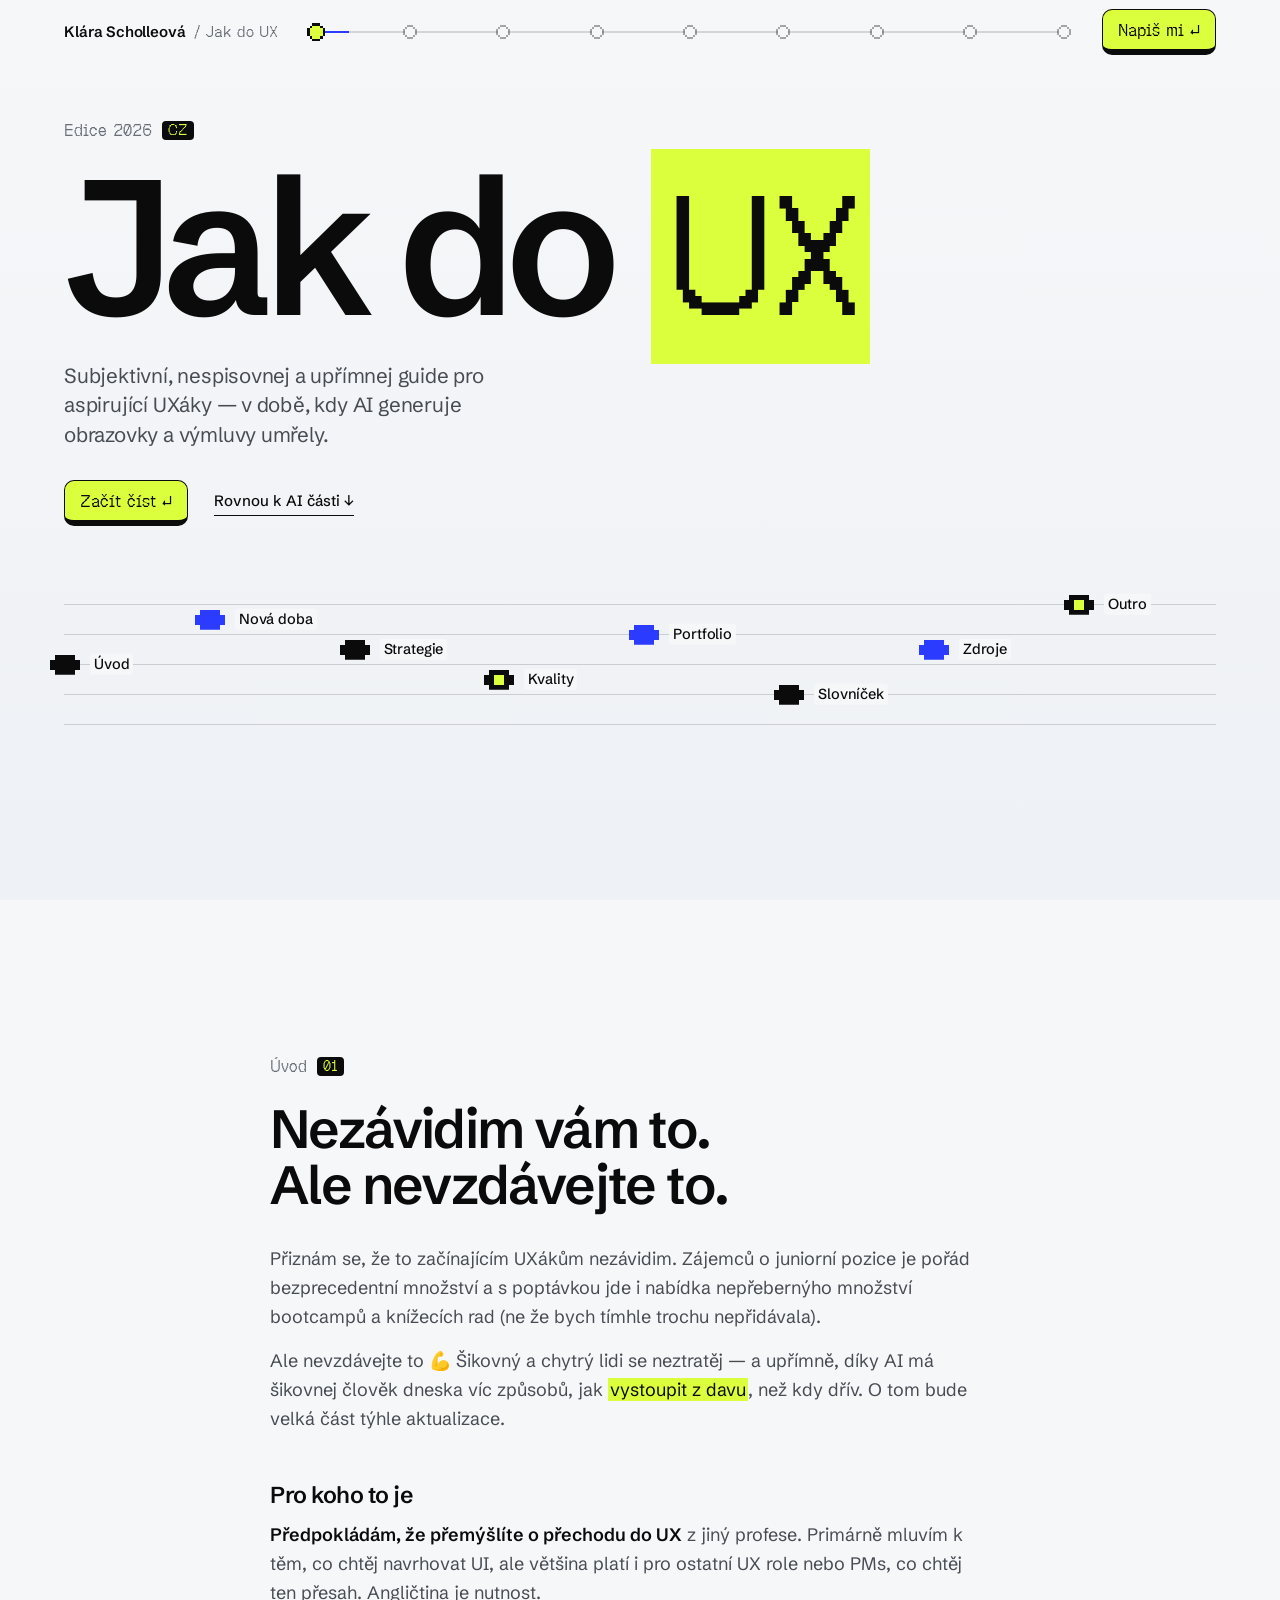
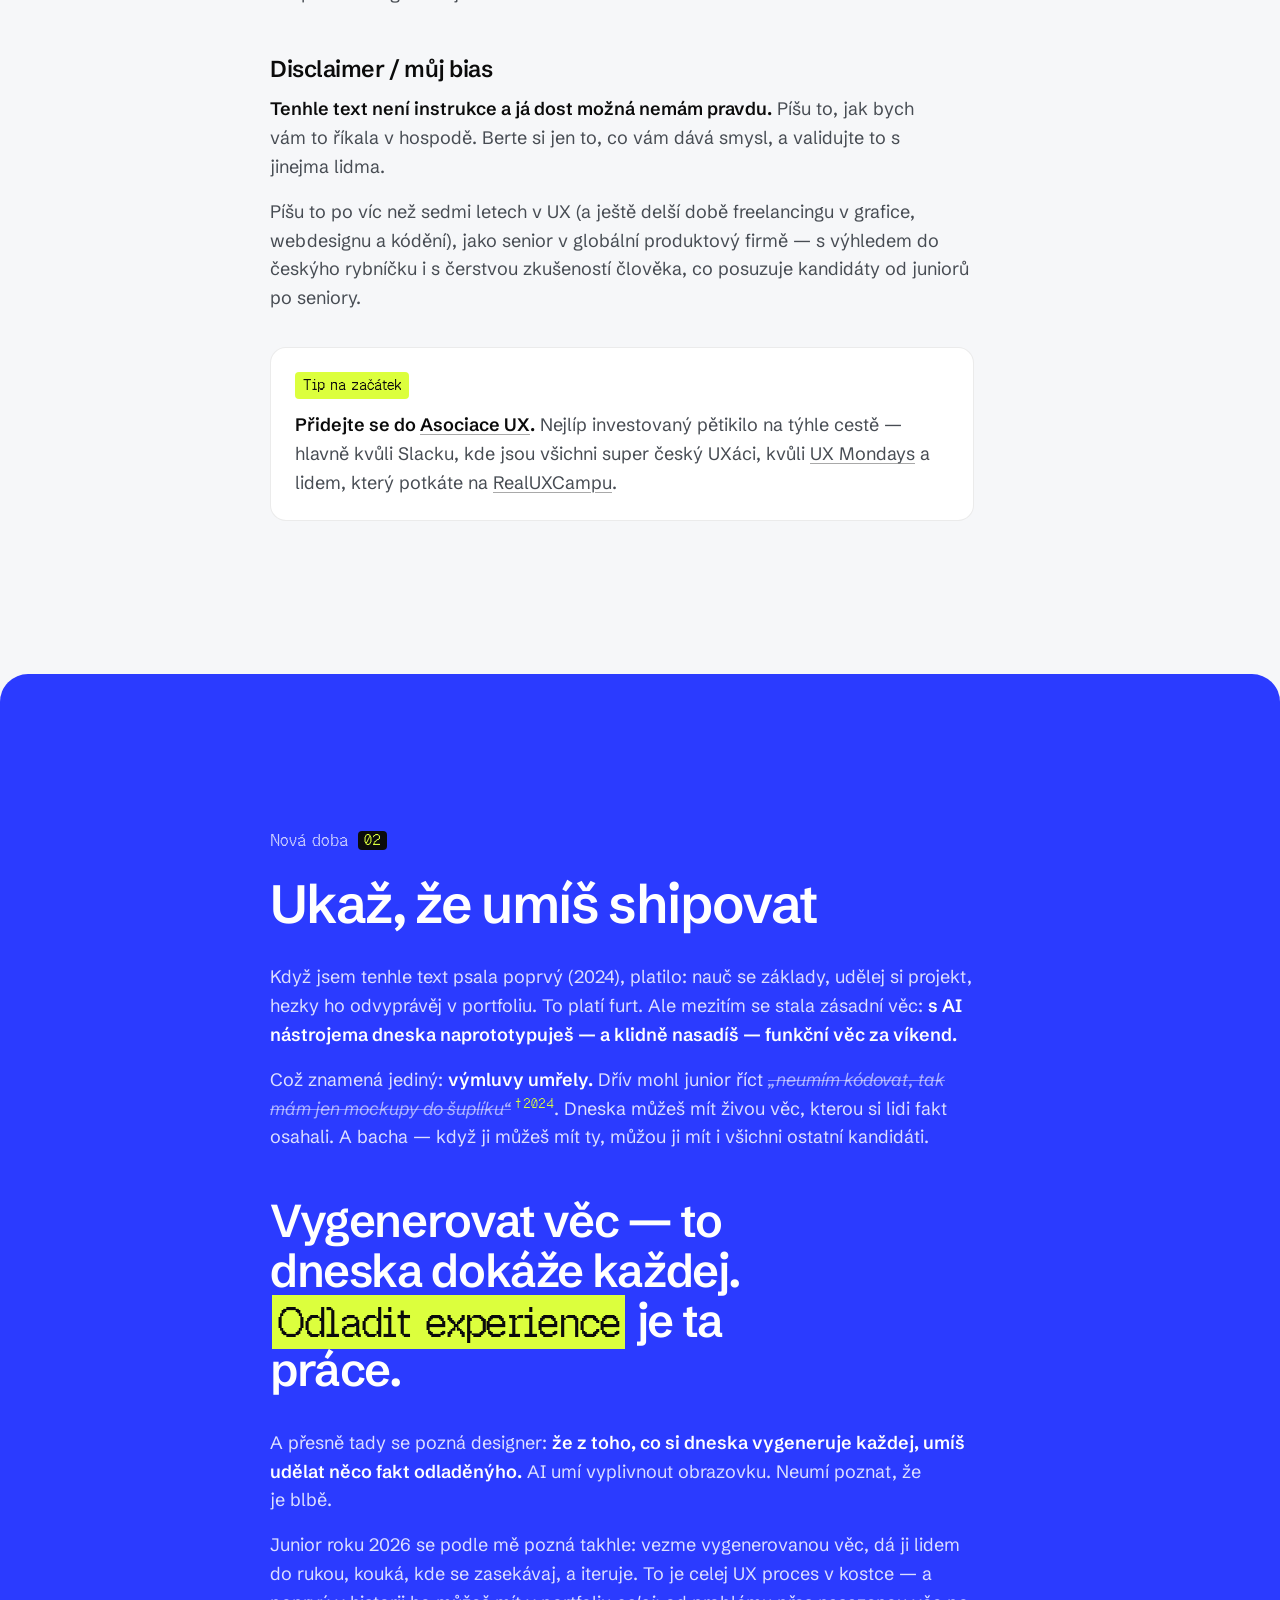
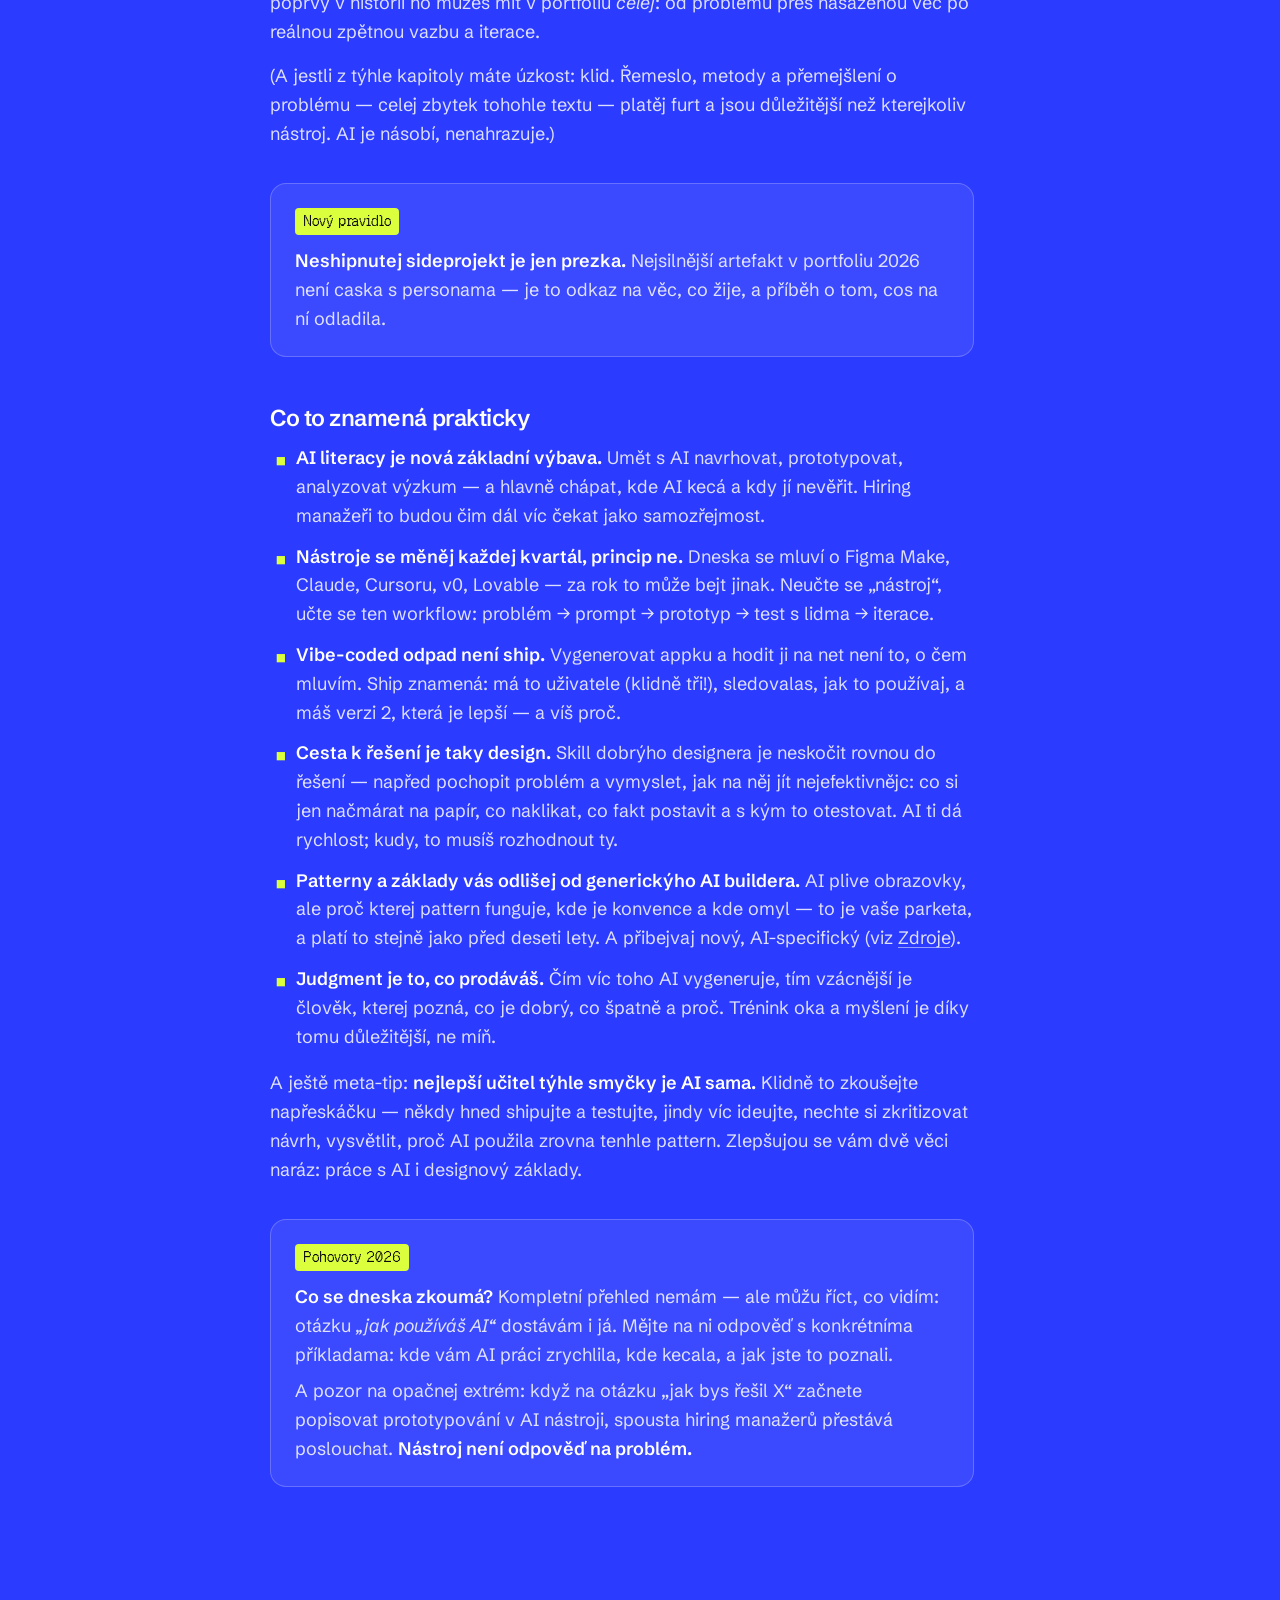
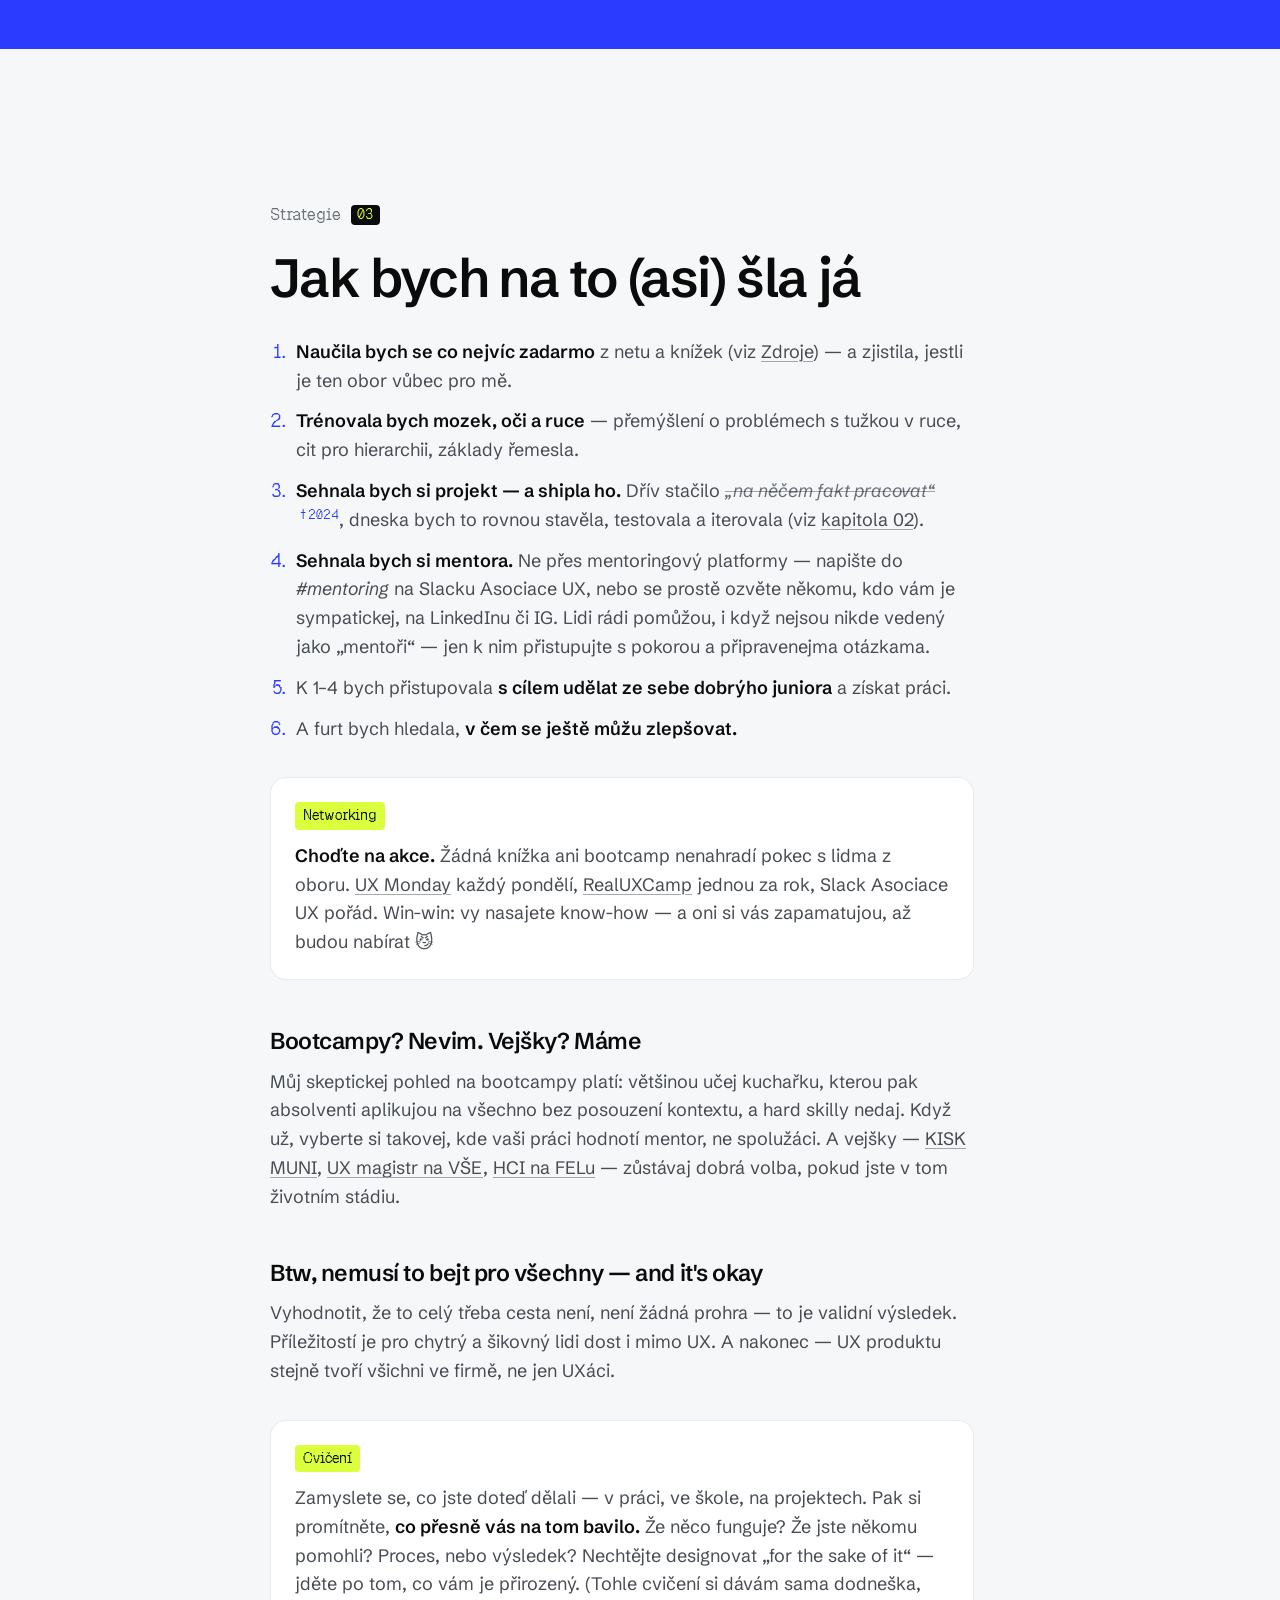
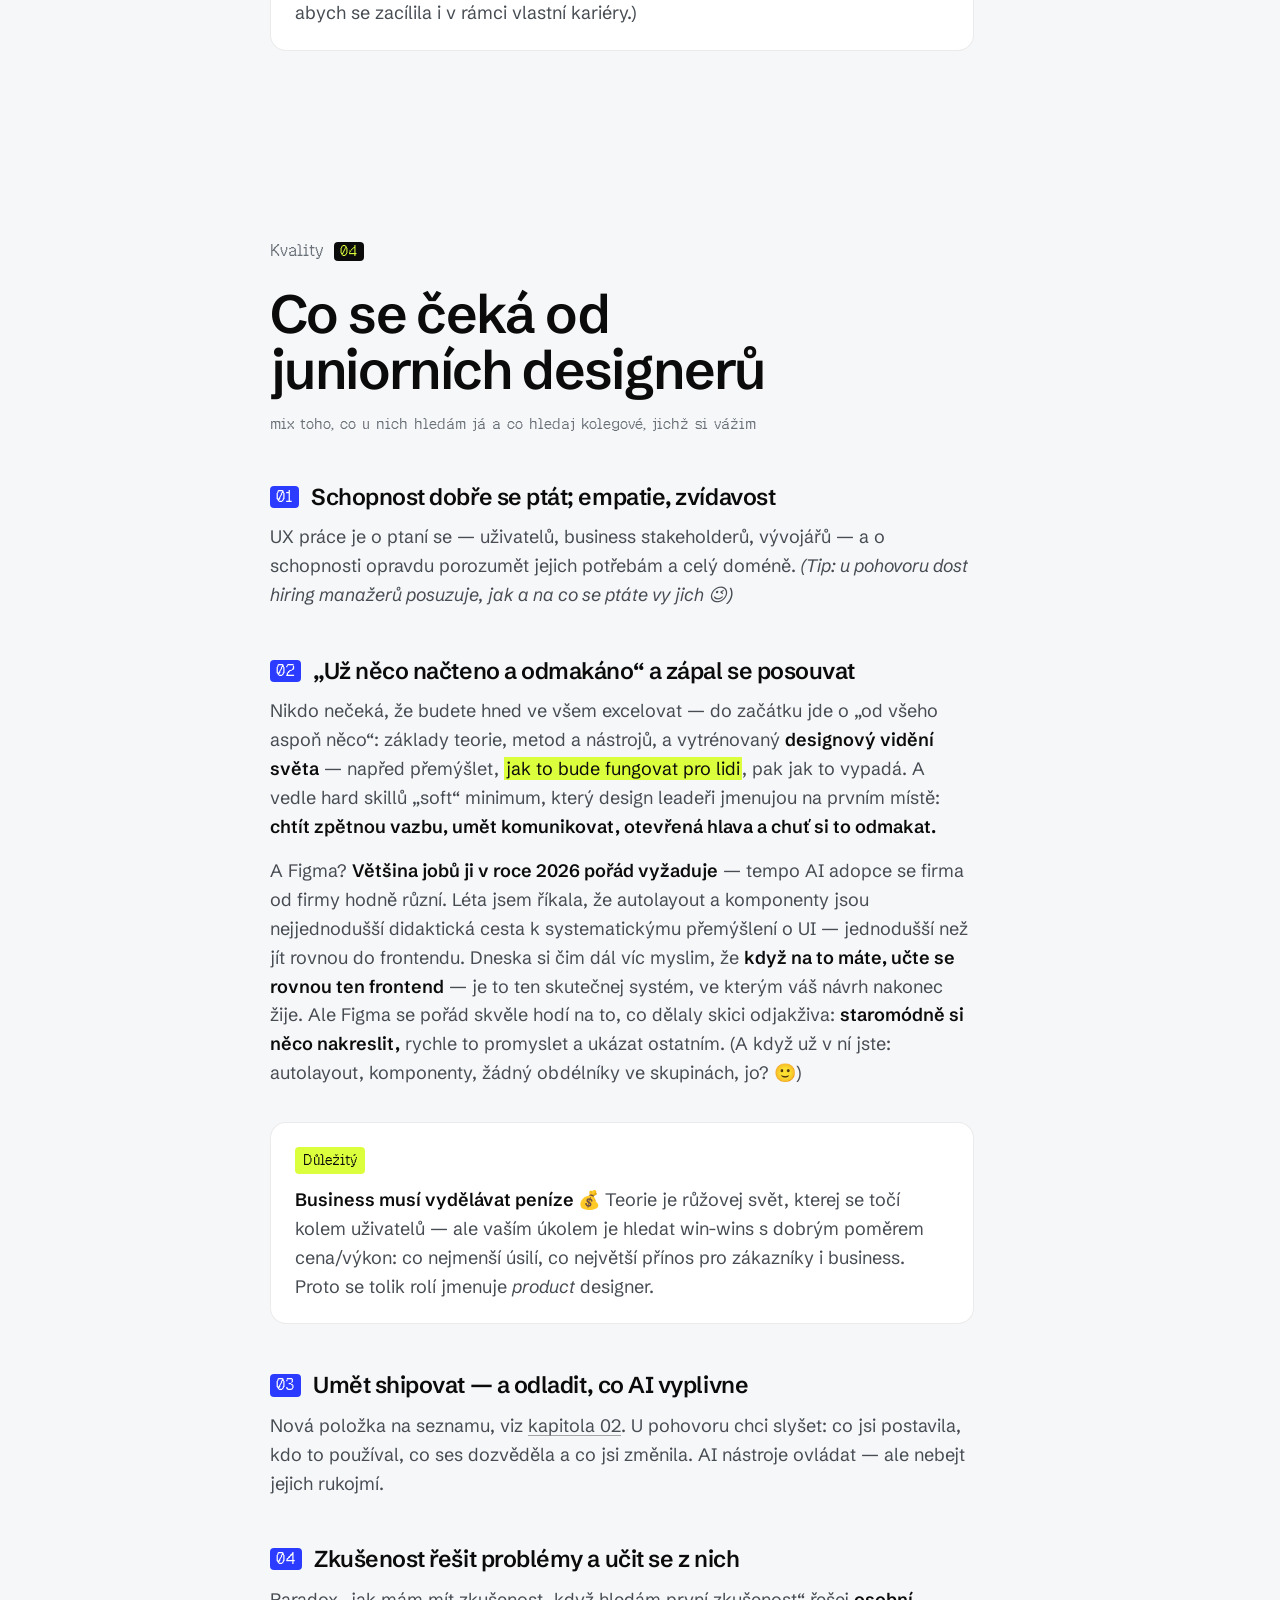
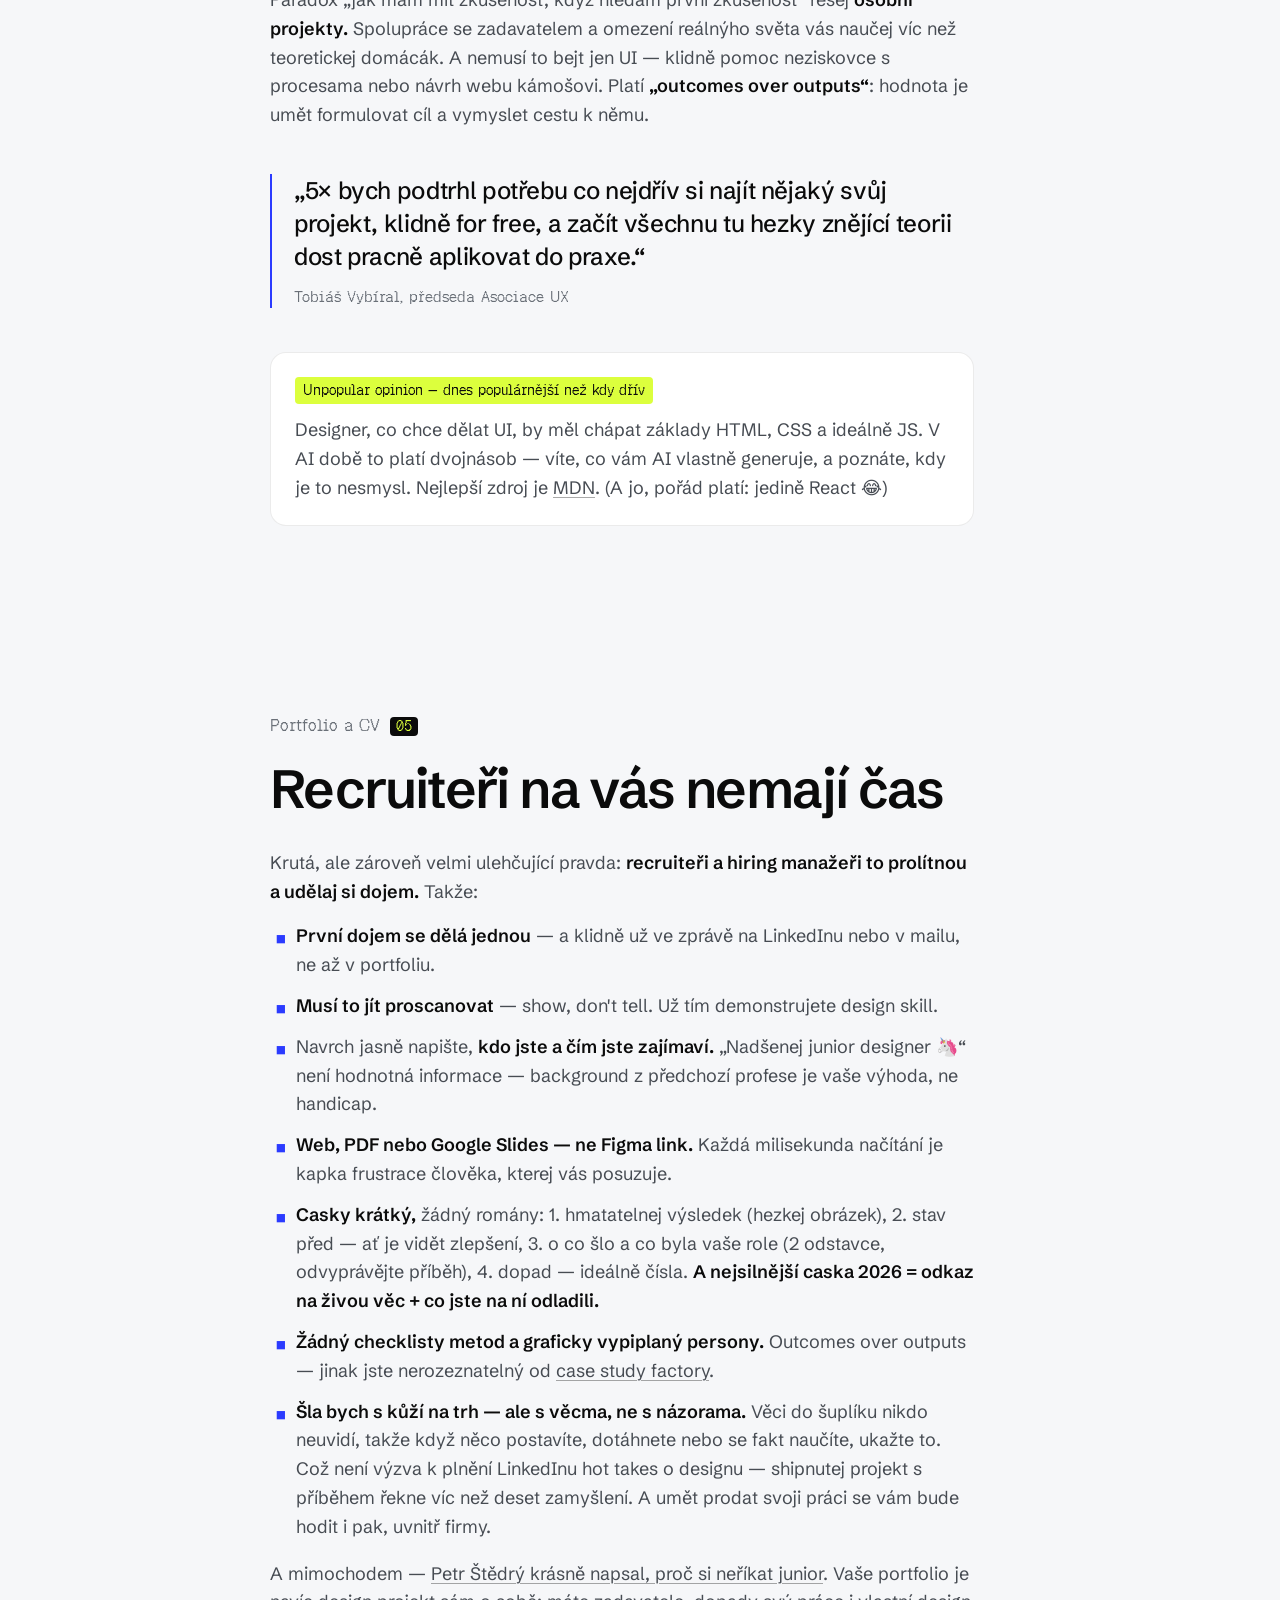
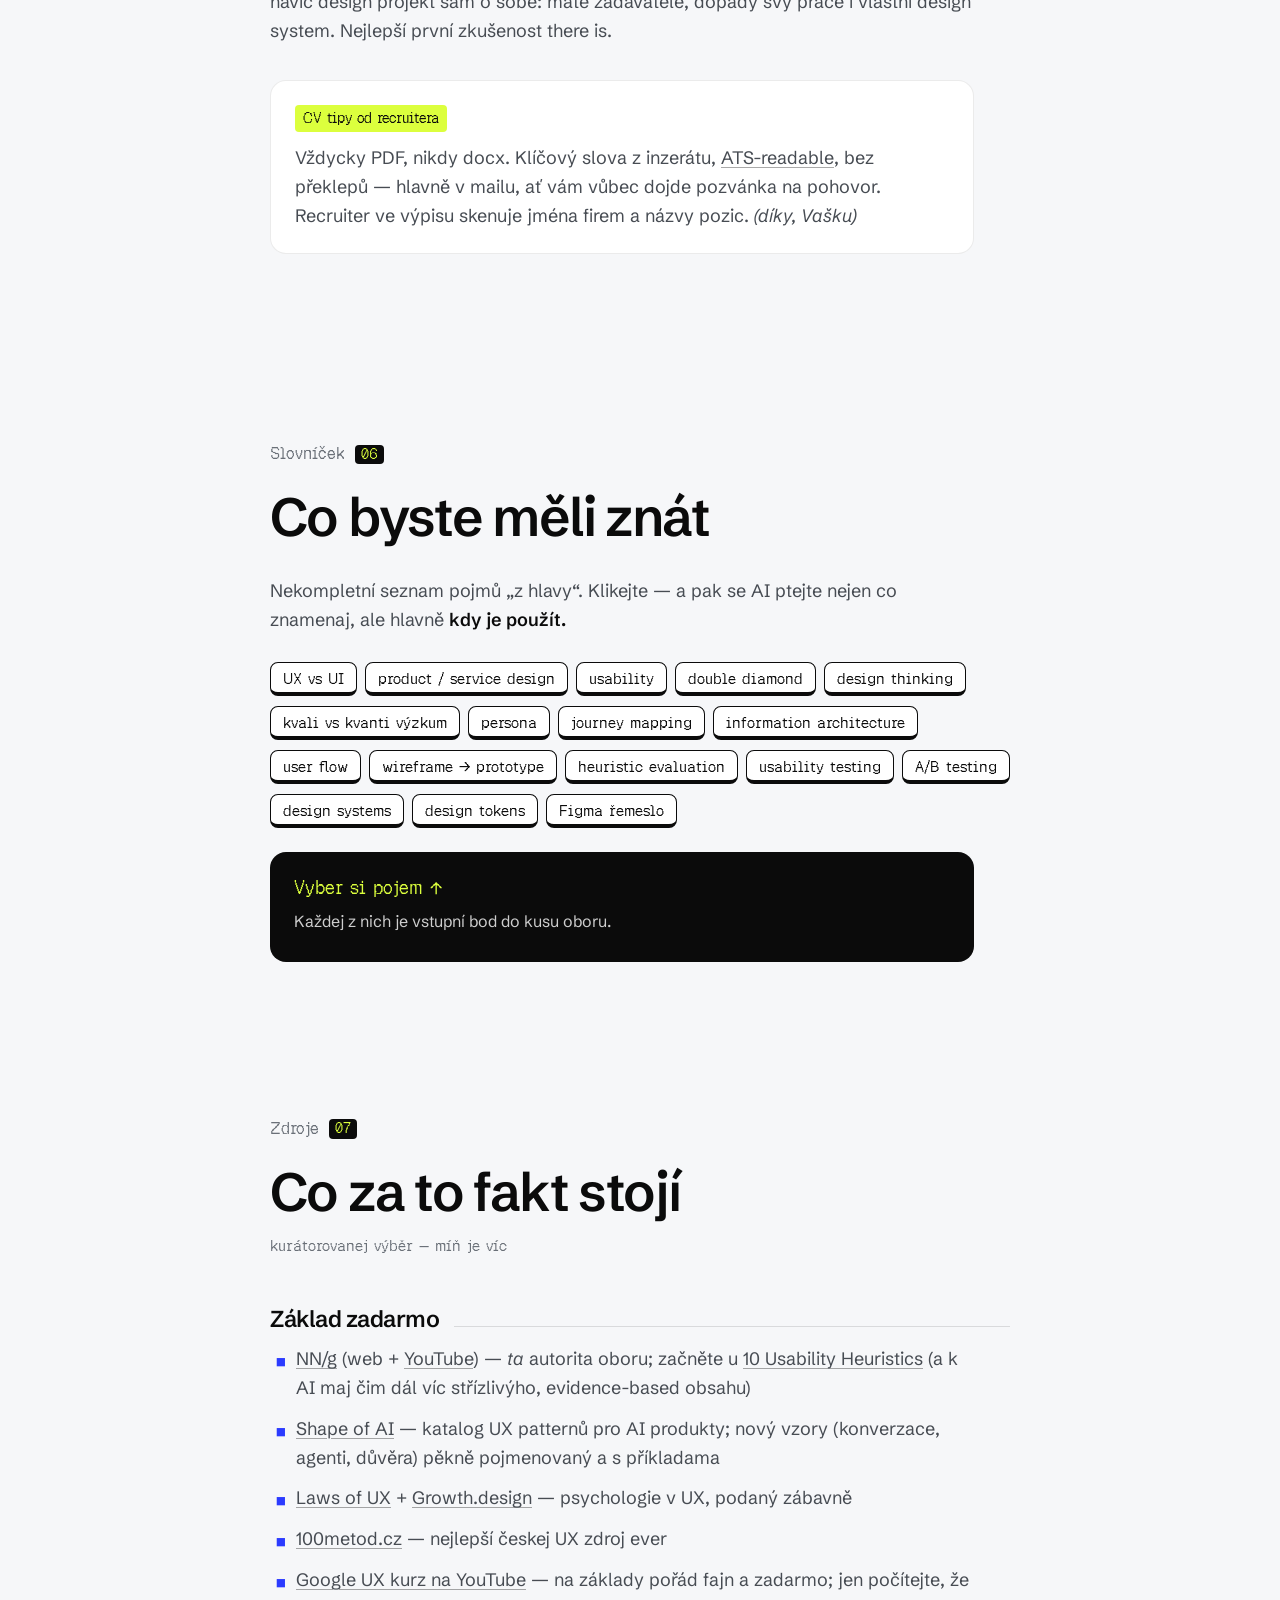
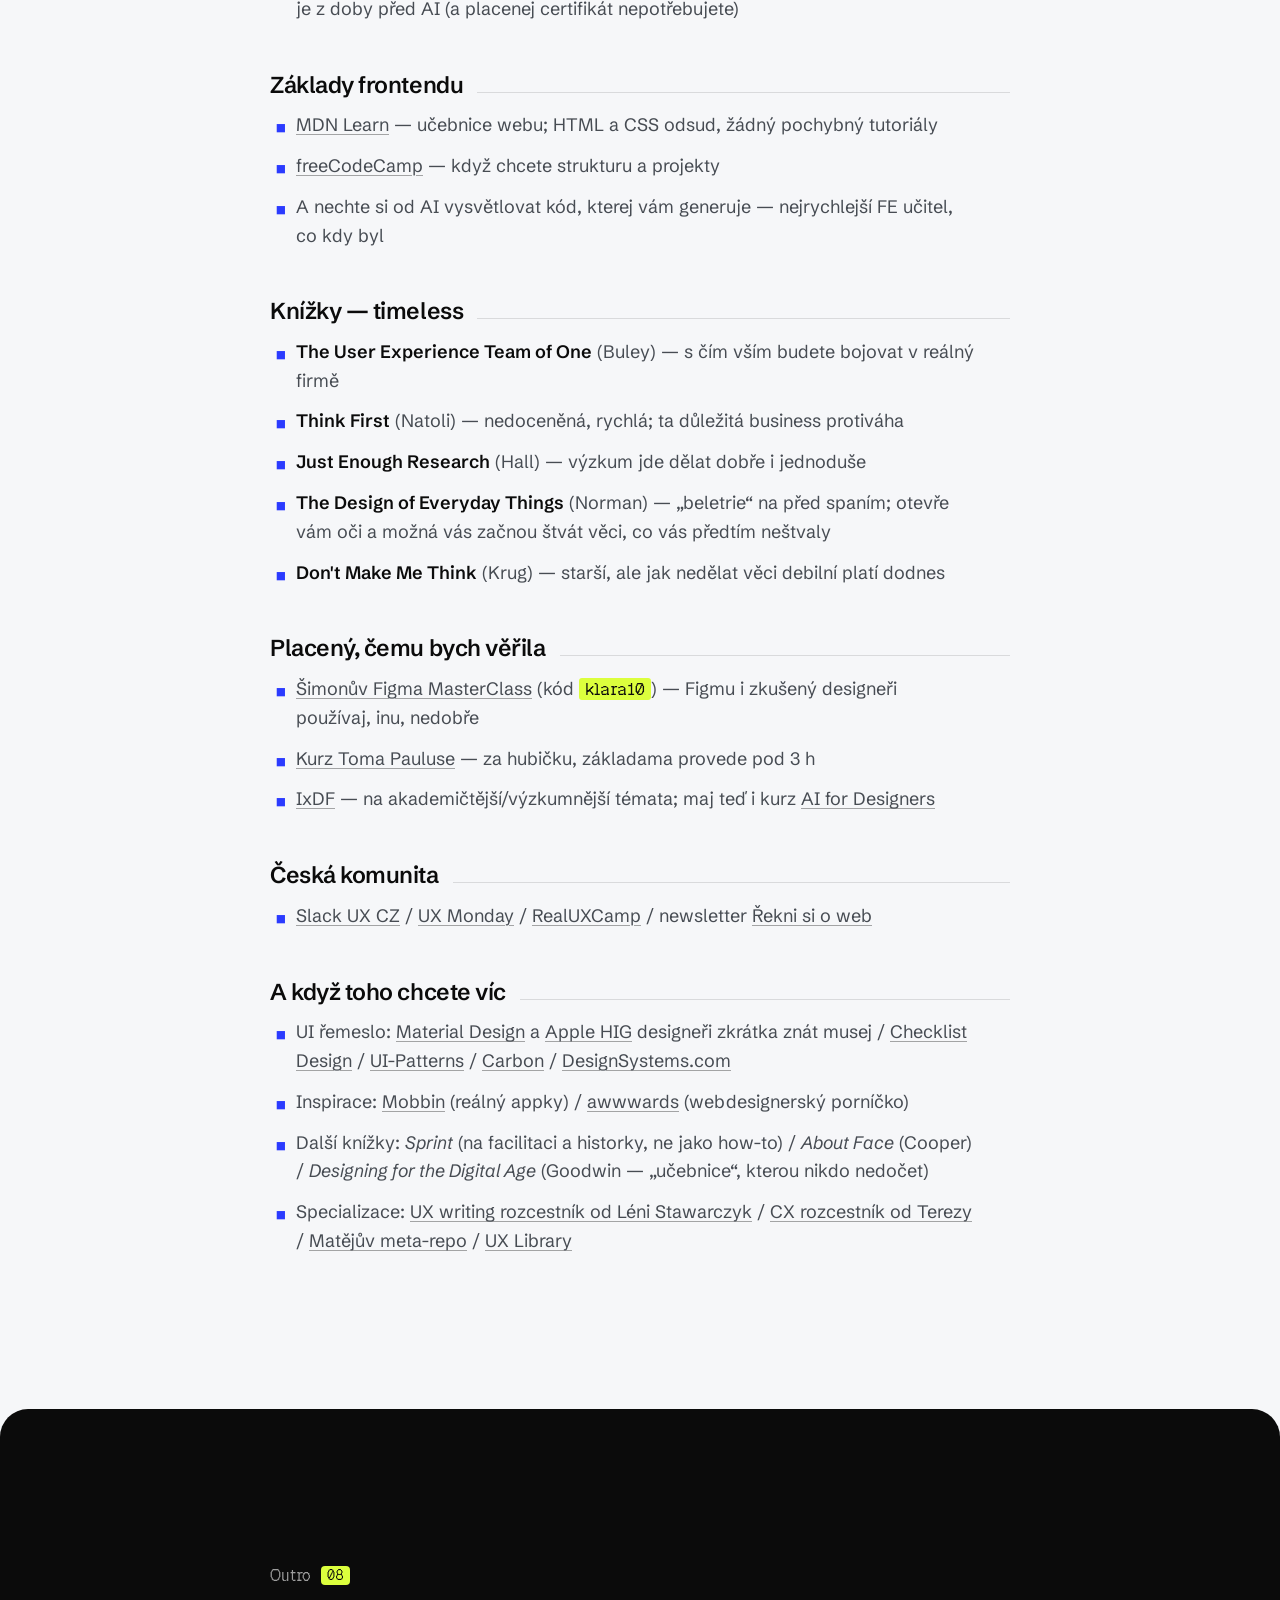
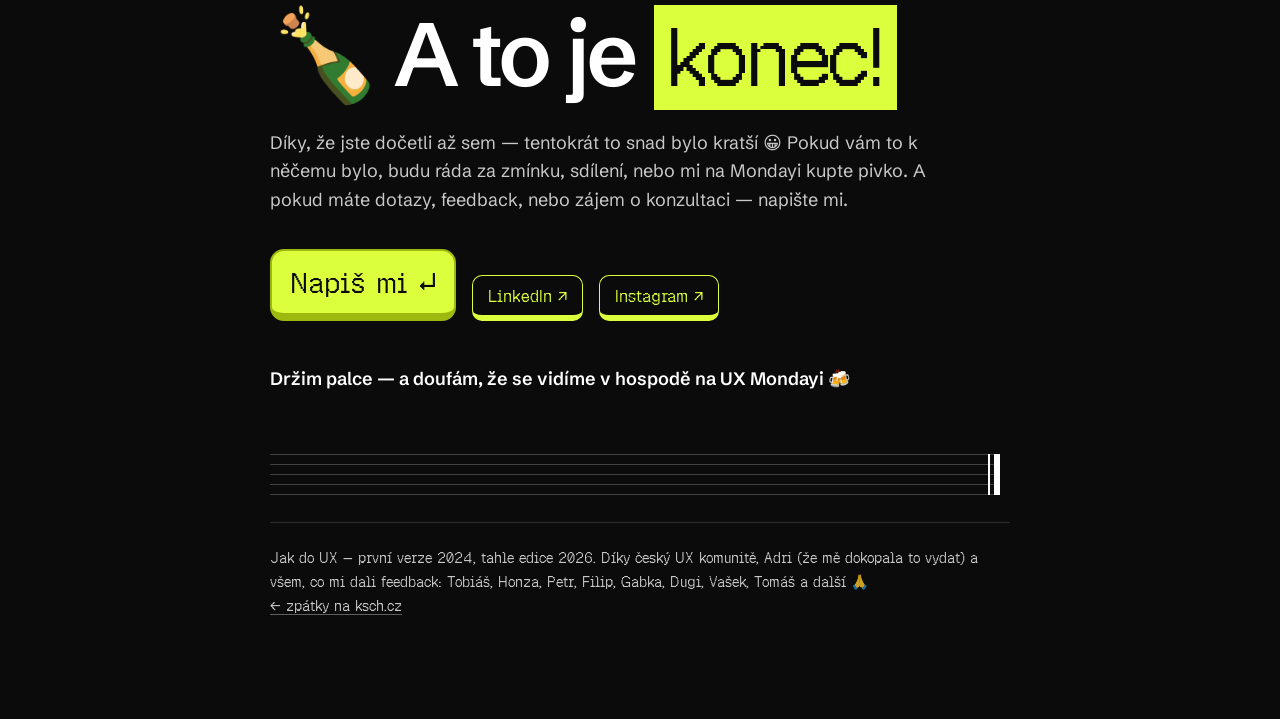
==== commit 6a99762c: "Jak do UX: simple progress bar with pixel circles in the header, drop middle dots Co-Authored-By: Cl" ====
--- a/jak-do-ux/index.html
+++ b/jak-do-ux/index.html
@@ -17,7 +17,7 @@
 <script>document.documentElement.classList.add('js')</script>
 <style>
 /* ============================================================
-   JAK DO UX · 2026 — v brandu ksch.cz
+   JAK DO UX, 2026 — v brandu ksch.cz
    mist + inkoust, modrá a limetková, pixel font, notová osnova
    ============================================================ */
 @font-face{font-family:'Geist Pixel Square';src:url('../assets/fonts/geist-pixel-square.woff2') format('woff2');font-display:swap}
@@ -86,25 +86,31 @@
 .hdr .key{white-space:nowrap}
 
 /* osnova: pět linek, jedna nota na kapitolu, playhead = kde zrovna jste */
+/* progress: tenká linka, jedno pixelový kolečko na kapitolu */
 .staff{position:relative;height:36px;opacity:0;transition:opacity .4s}
 .hdr.solid .staff{opacity:1}
-.staff .ln{position:absolute;left:0;right:0;height:1px;background:rgba(11,11,11,.16)}
+.staff .trk,.staff .fill{position:absolute;left:0;top:50%;height:2px;margin-top:-1px}
+.staff .trk{right:0;background:rgba(11,11,11,.14)}
+.staff .fill{width:0;background:var(--blue);transition:width .12s linear}
 .staff .nt{
-  position:absolute;width:28px;height:28px;margin:-14px 0 0 -14px;padding:0;border:0;background:none;cursor:pointer;
+  position:absolute;top:50%;width:28px;height:28px;margin:-14px 0 0 -14px;padding:0;border:0;background:none;cursor:pointer;
   -webkit-tap-highlight-color:transparent;
 }
-.staff .nt svg{position:absolute;left:50%;top:50%;width:12px;height:8px;margin:-4px 0 0 -6px;shape-rendering:crispEdges;transition:transform .3s cubic-bezier(.3,1.7,.5,1)}
-.staff .nt:hover svg,.staff .nt:focus-visible svg{transform:scale(1.5)}
+.staff .nt svg{position:absolute;left:50%;top:50%;width:14px;height:14px;margin:-7px 0 0 -7px;shape-rendering:crispEdges;transition:transform .3s cubic-bezier(.3,1.7,.5,1)}
+.staff .nt .r{fill:rgba(11,11,11,.35)}
+.staff .nt .c{fill:var(--mist)}
+.staff .nt.done .r,.staff .nt.done .c{fill:var(--blue)}
+.staff .nt.cur .r{fill:var(--ink)}
+.staff .nt.cur .c{fill:var(--lime)}
+.staff .nt.cur svg{transform:scale(1.3)}
+.staff .nt:hover svg,.staff .nt:focus-visible svg{transform:scale(1.45)}
 .staff .nt:focus-visible{outline:none}
 .staff .nt .tip{
-  position:absolute;left:50%;top:26px;transform:translateX(-50%);white-space:nowrap;
+  position:absolute;left:50%;top:28px;transform:translateX(-50%);white-space:nowrap;
   font-family:var(--pix);font-size:12px;color:var(--ink);background:var(--lime);padding:1px 6px;border-radius:3px;
   opacity:0;pointer-events:none;transition:opacity .15s;
 }
 .staff .nt:hover .tip,.staff .nt:focus-visible .tip{opacity:1}
-.staff .ph{position:absolute;top:-6px;bottom:-6px;width:1.5px;background:var(--blue);transition:left .12s linear}
-.staff .now{position:absolute;top:calc(100% + 4px);font-family:var(--pix);font-size:12px;color:#fff;background:var(--blue);padding:1px 6px;border-radius:3px;white-space:nowrap;transform:translateX(-50%);transition:left .12s linear}
-.staff .nt:hover ~ .now{opacity:0}
 
 /* ---------- layout ---------- */
 main{position:relative}
@@ -273,7 +279,6 @@
   .hdr .key{display:none}
   .hdr .name span{display:none}
   .staff .nt{pointer-events:none}
-  .staff .now{display:none}
   .sheet.blue,.sheet.outro{border-radius:20px 20px 0 0}
   .block{padding:18px 18px}
   blockquote{padding-left:16px}
@@ -416,7 +421,7 @@
     <p class="reveal">Nová položka na seznamu, viz <a href="#s2">kapitola 02</a>. U pohovoru chci slyšet: co jsi postavila, kdo to používal, co ses dozvěděla a co jsi změnila. AI nástroje ovládat — ale nebejt jejich rukojmí.</p>
     <h3 class="reveal"><span class="hn">04</span>Zkušenost řešit problémy a učit se z nich</h3>
     <p class="reveal">Paradox „jak mám mít zkušenost, když hledám první zkušenost“ řešej <strong>osobní projekty.</strong> Spolupráce se zadavatelem a omezení reálnýho světa vás naučej víc než teoretickej domácák. A nemusí to bejt jen UI — klidně pomoc neziskovce s procesama nebo návrh webu kámošovi. Platí <strong>„outcomes over outputs“</strong>: hodnota je umět formulovat cíl a vymyslet cestu k němu.</p>
-    <blockquote class="reveal">„5× bych podtrhl potřebu co nejdřív si najít nějaký svůj projekt, klidně for free, a začít všechnu tu hezky znějící teorii dost pracně aplikovat do praxe.“<cite>Tobiáš Vybíral · předseda Asociace UX</cite></blockquote>
+    <blockquote class="reveal">„5× bych podtrhl potřebu co nejdřív si najít nějaký svůj projekt, klidně for free, a začít všechnu tu hezky znějící teorii dost pracně aplikovat do praxe.“<cite>Tobiáš Vybíral, předseda Asociace UX</cite></blockquote>
     <div class="block reveal">
       <span class="lbl">Unpopular opinion — dnes populárnější než kdy dřív</span>
       <p>Designer, co chce dělat UI, by měl chápat základy HTML, CSS a ideálně JS. V AI době to platí dvojnásob — víte, co vám AI vlastně generuje, a poznáte, kdy je to nesmysl. Nejlepší zdroj je <a href="https://developer.mozilla.org/en-US/docs/Learn">MDN</a>. (A jo, pořád platí: jedině React 😂)</p>
@@ -582,21 +587,26 @@
   toc.appendChild(t);
 });
 
-/* malá osnova v hlavičce */
+/* progress v hlavičce: linka + pixelový kolečka */
 const hdr = document.getElementById('hdr'), staff = document.getElementById('staff');
-lines(staff, 6, 6);
+staff.innerHTML = '<div class="trk"></div><div class="fill"></div>';
+const bar = staff.querySelector('.fill');
+// pixelový kolečko 7×7: obrys (r) a výplň (c)
+const RING = [[2,0],[3,0],[4,0],[1,1],[5,1],[0,2],[6,2],[0,3],[6,3],[0,4],[6,4],[1,5],[5,5],[2,6],[3,6],[4,6]];
+const FILL = [[2,1],[3,1],[4,1],[1,2],[2,2],[3,2],[4,2],[5,2],[1,3],[2,3],[3,3],[4,3],[5,3],[1,4],[2,4],[3,4],[4,4],[5,4],[2,5],[3,5],[4,5]];
+const px = (pts, cls) => pts.map(([x, y]) => '<rect class="' + cls + '" x="' + x + '" y="' + y + '" width="1" height="1"/>').join('');
+const dot = '<svg viewBox="0 0 7 7" aria-hidden="true">' + px(RING, 'r') + px(FILL, 'c') + '</svg>';
 const X = CH.map((c, i) => i / (CH.length - 1) * 100);
-CH.forEach((c, i) => {
+const dots = CH.map((c, i) => {
   const b = document.createElement('button');
   b.className = 'nt';
-  b.style.left = X[i] + '%'; b.style.top = (6 + c.pos * 3) + 'px';
+  b.style.left = X[i] + '%';
   b.setAttribute('aria-label', 'Přejít na ' + c.long);
-  b.innerHTML = head(c.col) + '<span class="tip">' + (c.n ? c.n + ' ' : '') + c.short + '</span>';
+  b.innerHTML = dot + '<span class="tip">' + (c.n ? c.n + ' ' : '') + c.short + '</span>';
   b.addEventListener('click', () => go(c));
   staff.appendChild(b);
+  return b;
 });
-const ph = document.createElement('div'); ph.className = 'ph'; staff.appendChild(ph);
-const now = document.createElement('span'); now.className = 'now'; staff.appendChild(now);
 
 /* mobilní obsah */
 const pill = document.getElementById('pill'), chmenu = document.getElementById('chmenu'), menuNav = chmenu.querySelector('nav');
@@ -613,7 +623,7 @@
 chmenu.querySelector('.close').addEventListener('click', closeMenu);
 addEventListener('keydown', e => { if (e.key === 'Escape') closeMenu(); });
 
-/* playhead: dojede přesně na notu, když začne kapitola */
+/* progress: dojede přesně na kolečko, když začne kapitola */
 let tops = [];
 const measure = () => { tops = CH.map(c => c.el.getBoundingClientRect().top + scrollY); };
 function onScroll() {
@@ -622,8 +632,8 @@
   let f = i < CH.length - 1 ? (y - tops[i]) / (tops[i + 1] - tops[i]) : 0;
   if (scrollY >= max - 2) { i = CH.length - 1; f = 0; }
   const x = X[i] + (i < CH.length - 1 ? (X[i + 1] - X[i]) * Math.max(0, Math.min(1, f)) : 0);
-  ph.style.left = x + '%'; now.style.left = x + '%';
-  now.textContent = CH[i].short;
+  bar.style.width = x + '%';
+  dots.forEach((d, j) => { d.classList.toggle('done', j < i); d.classList.toggle('cur', j === i); });
   hdr.classList.toggle('solid', scrollY > innerHeight * .5);
   pill.textContent = i === 0 ? 'Obsah' : CH[i].n + ' ' + CH[i].short;
   menuNav.querySelectorAll('a').forEach((a, j) => a.classList.toggle('cur', j === i));
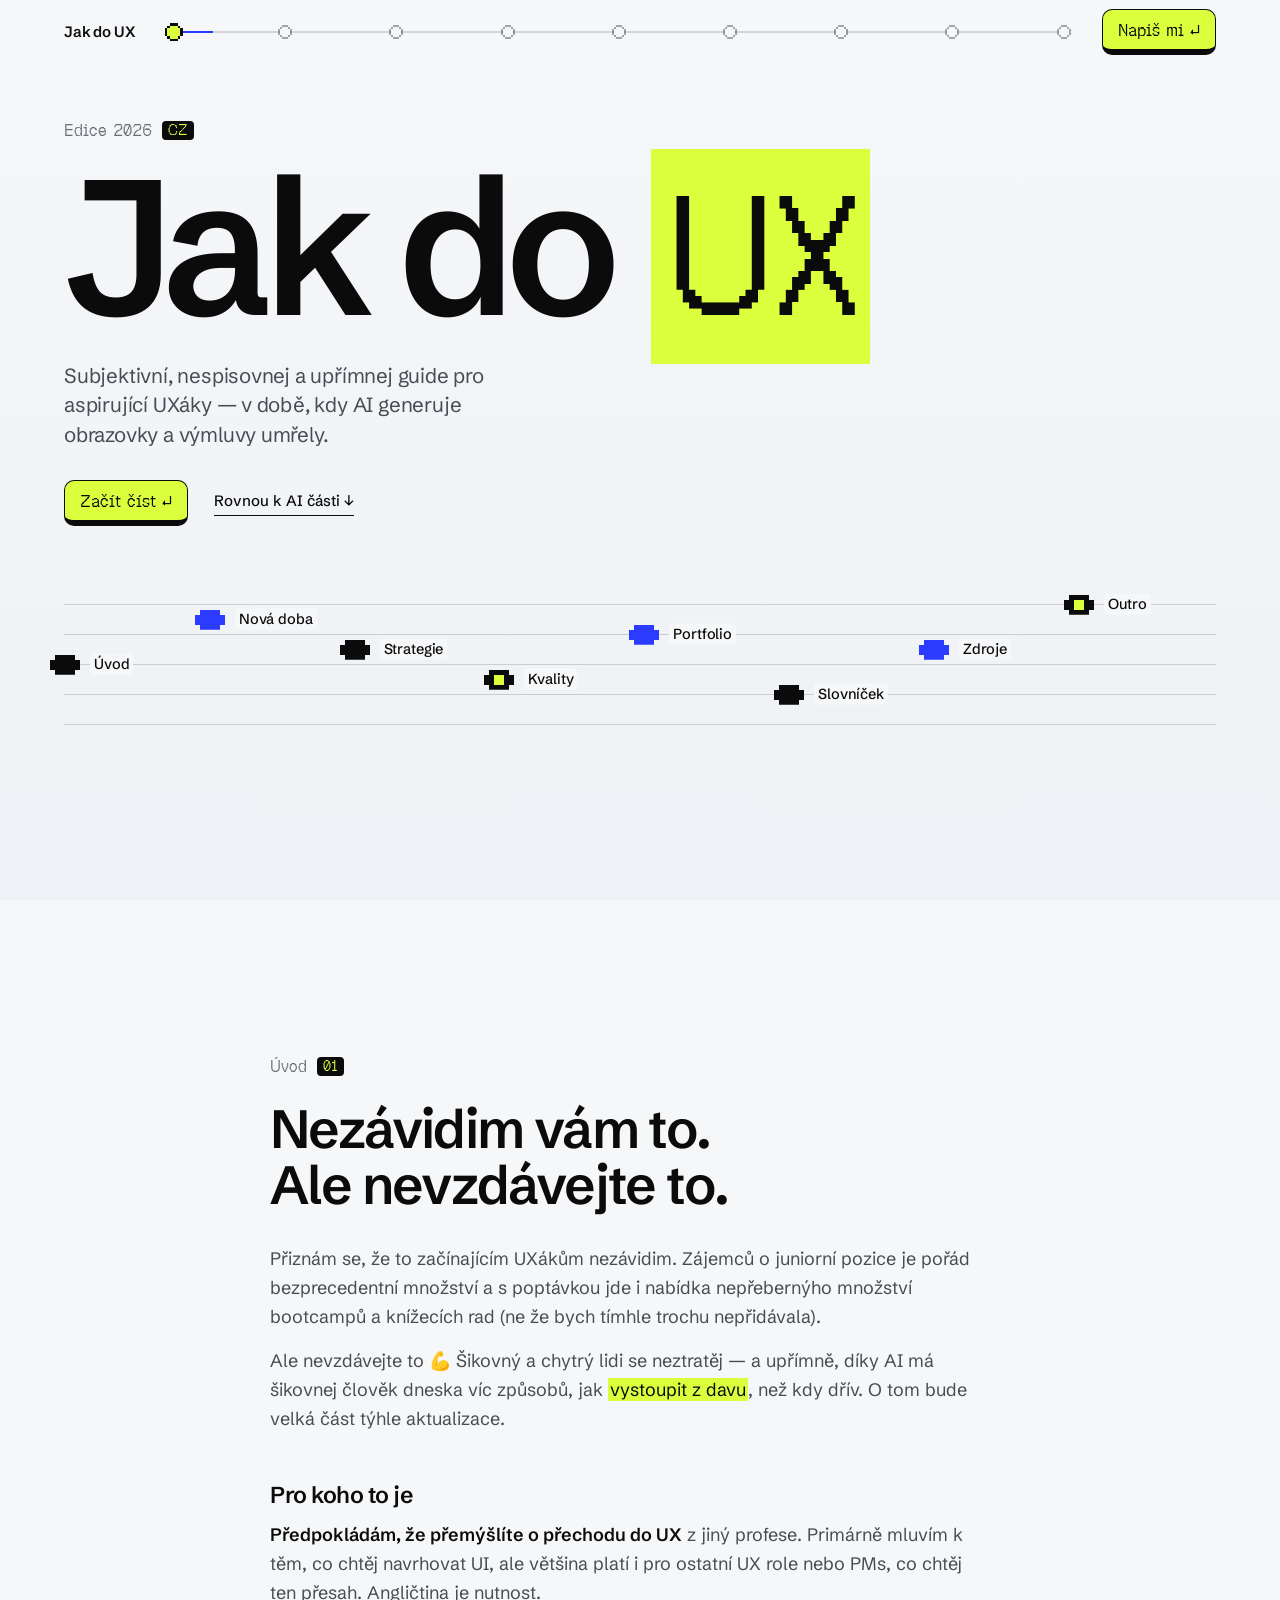
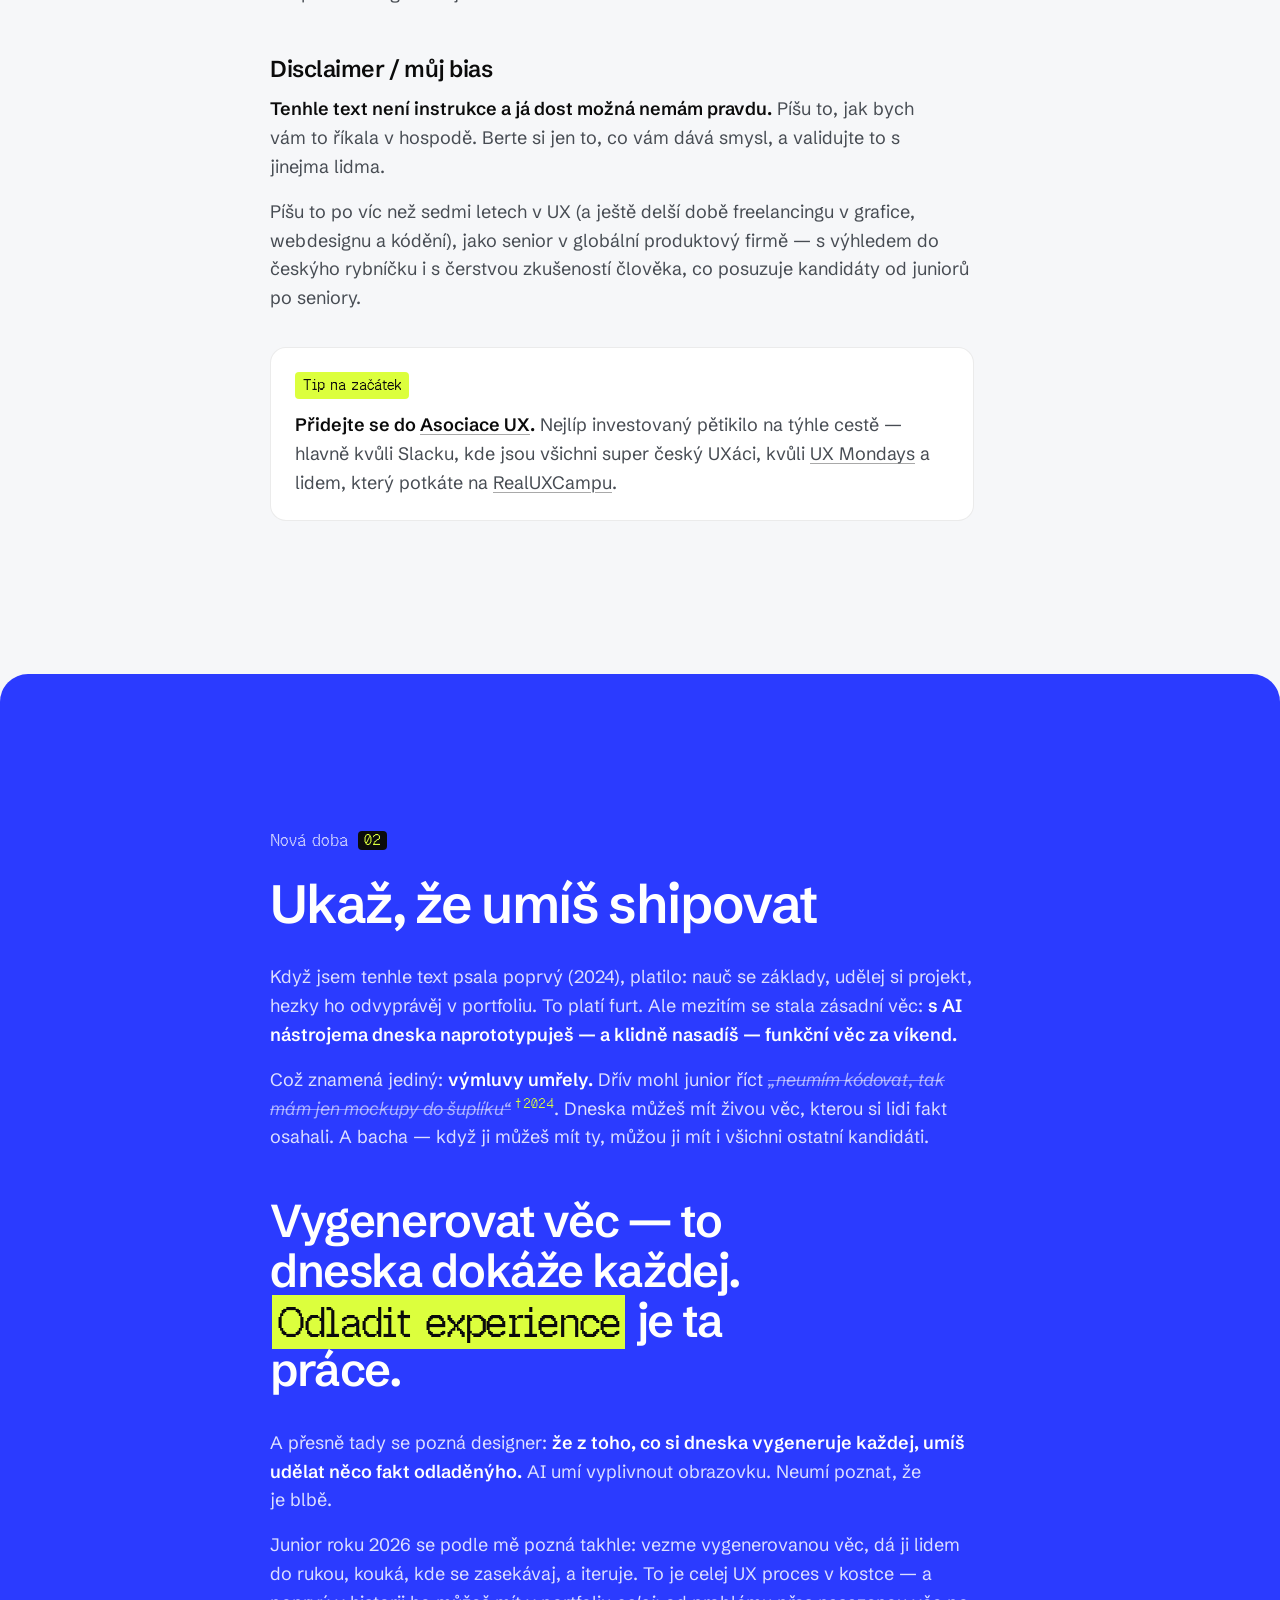
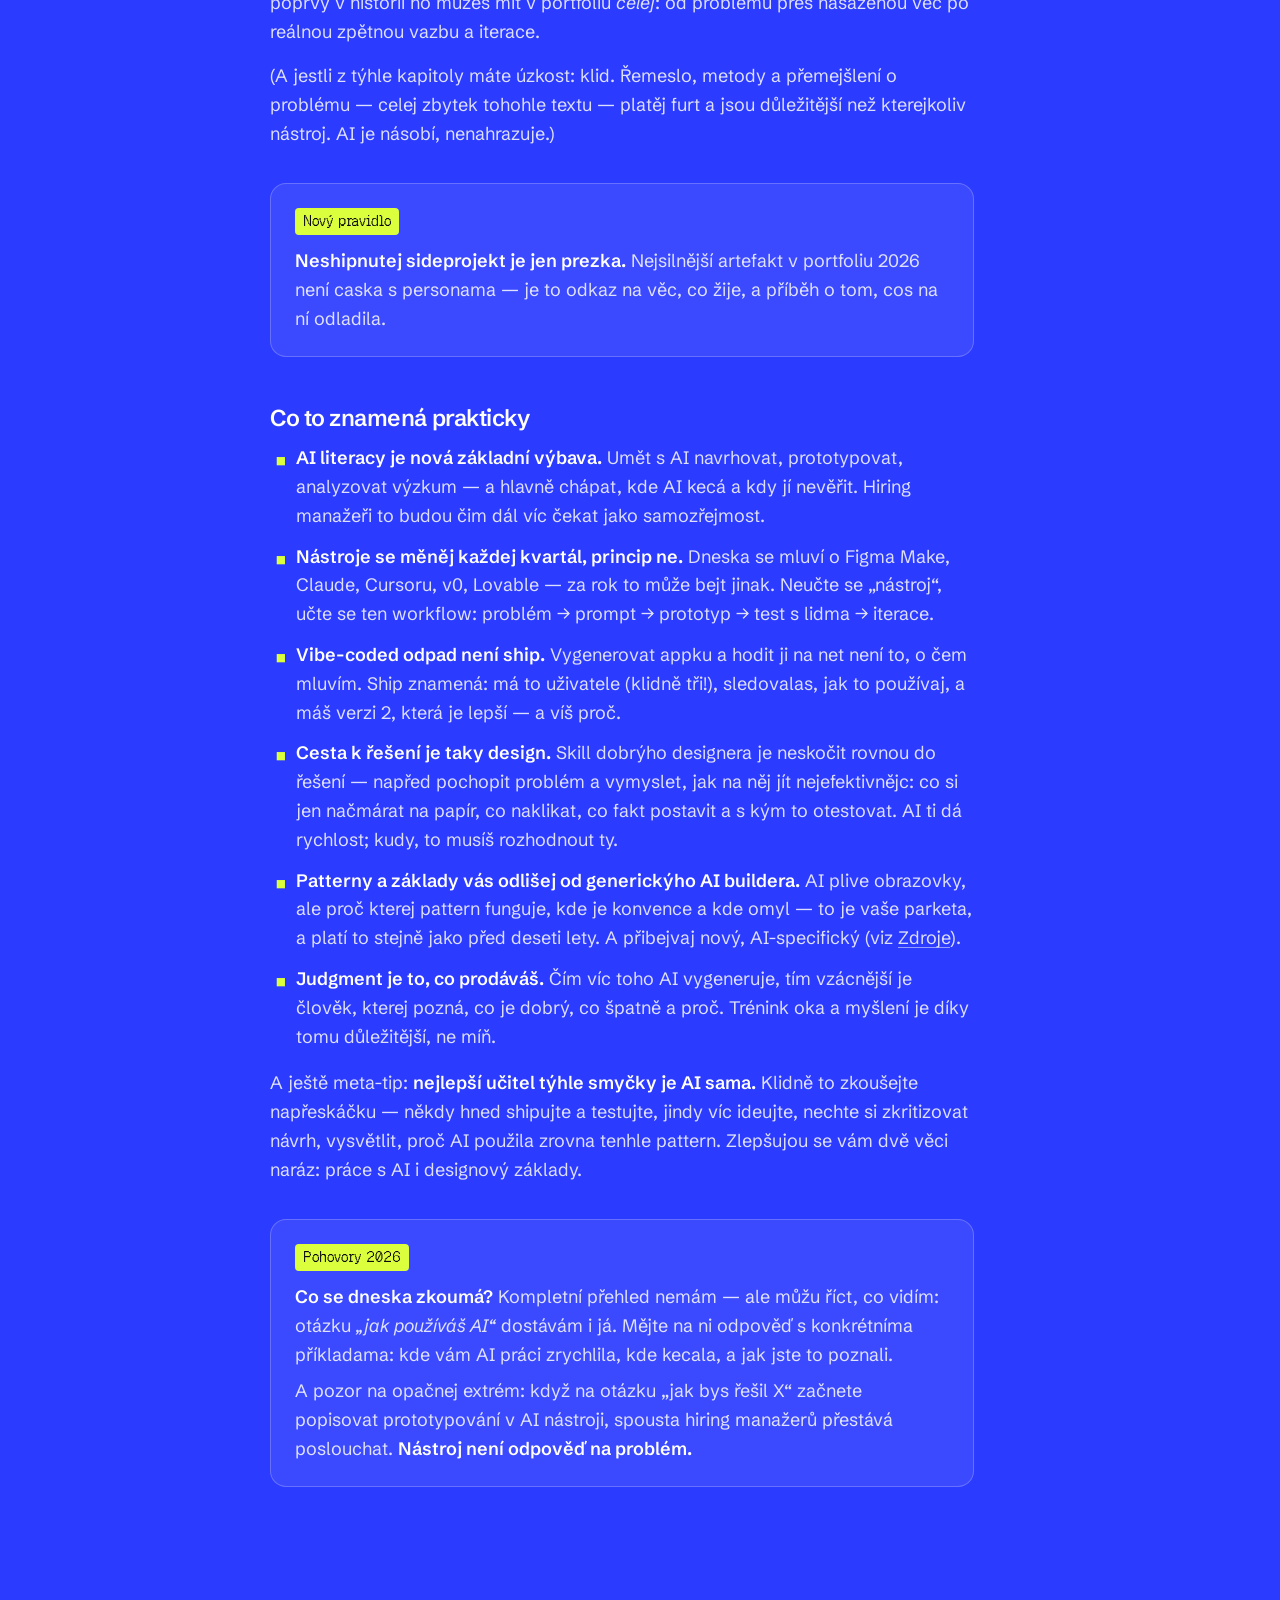
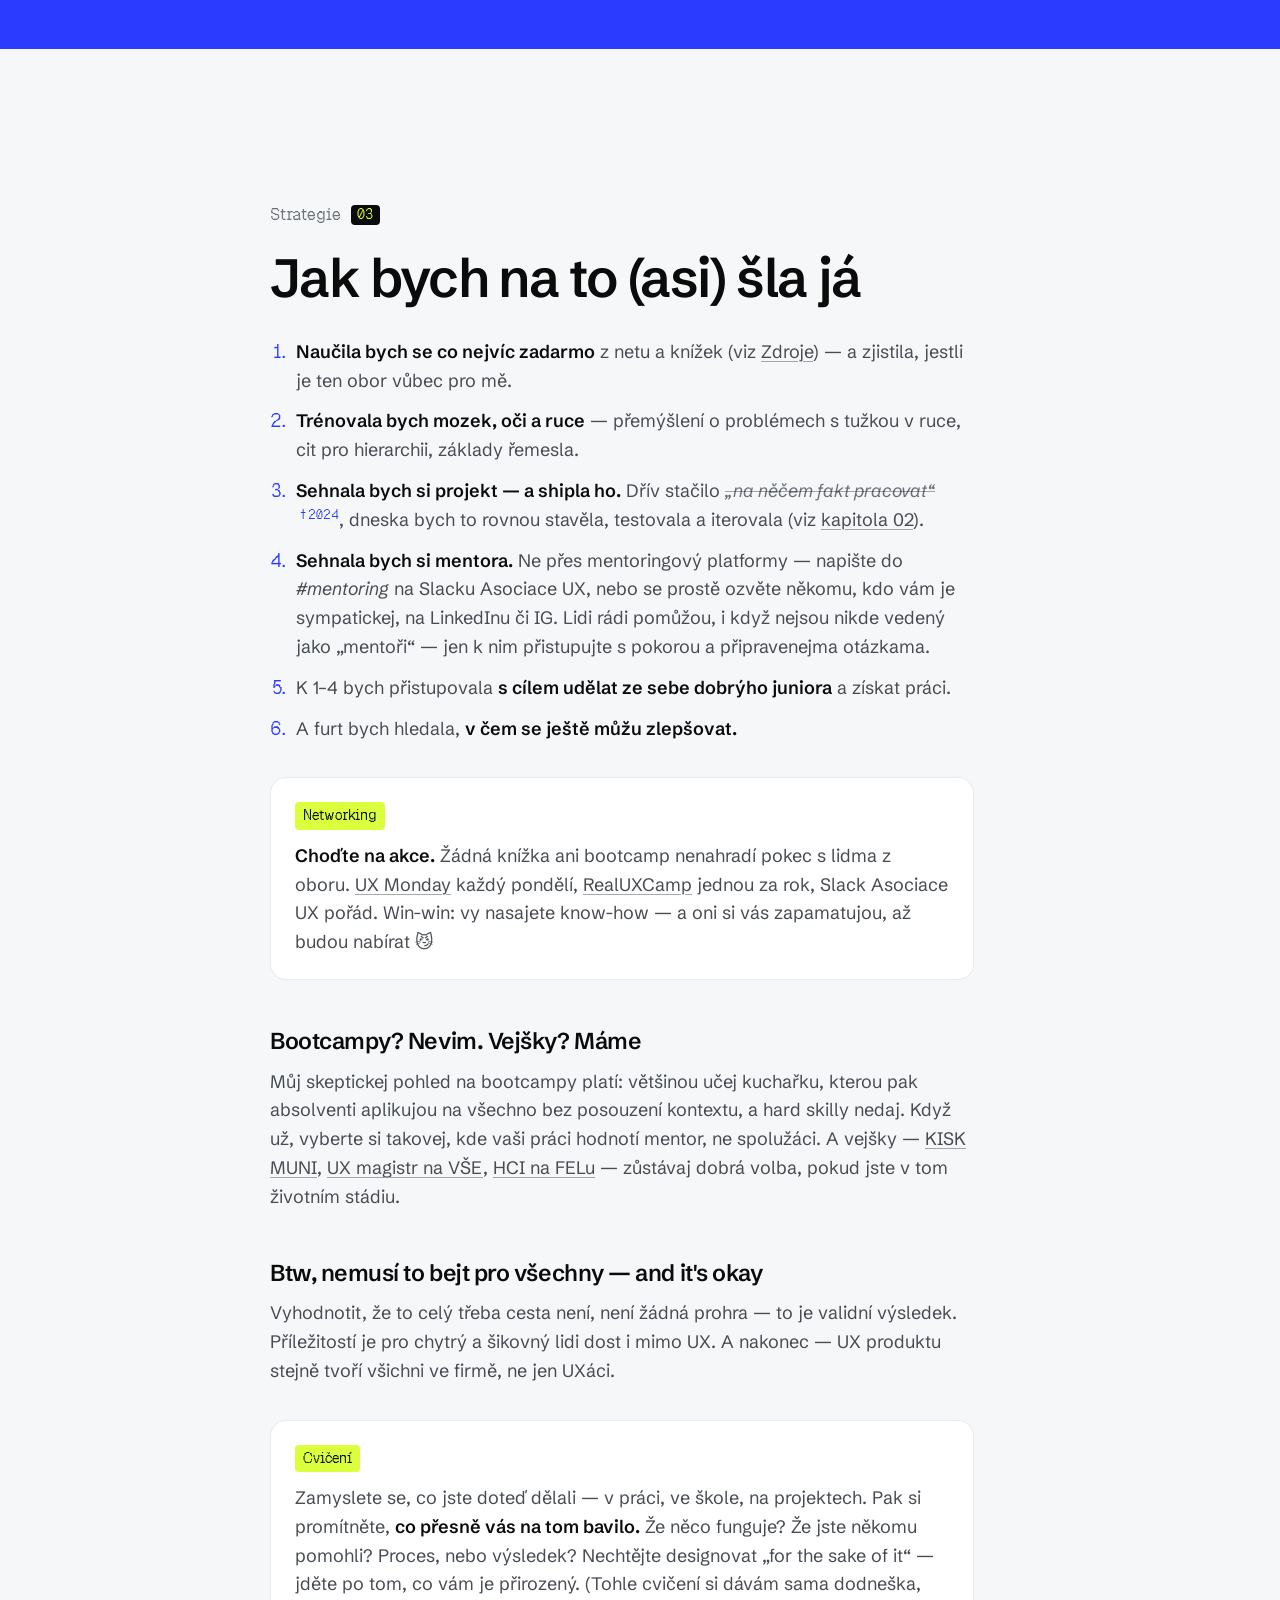
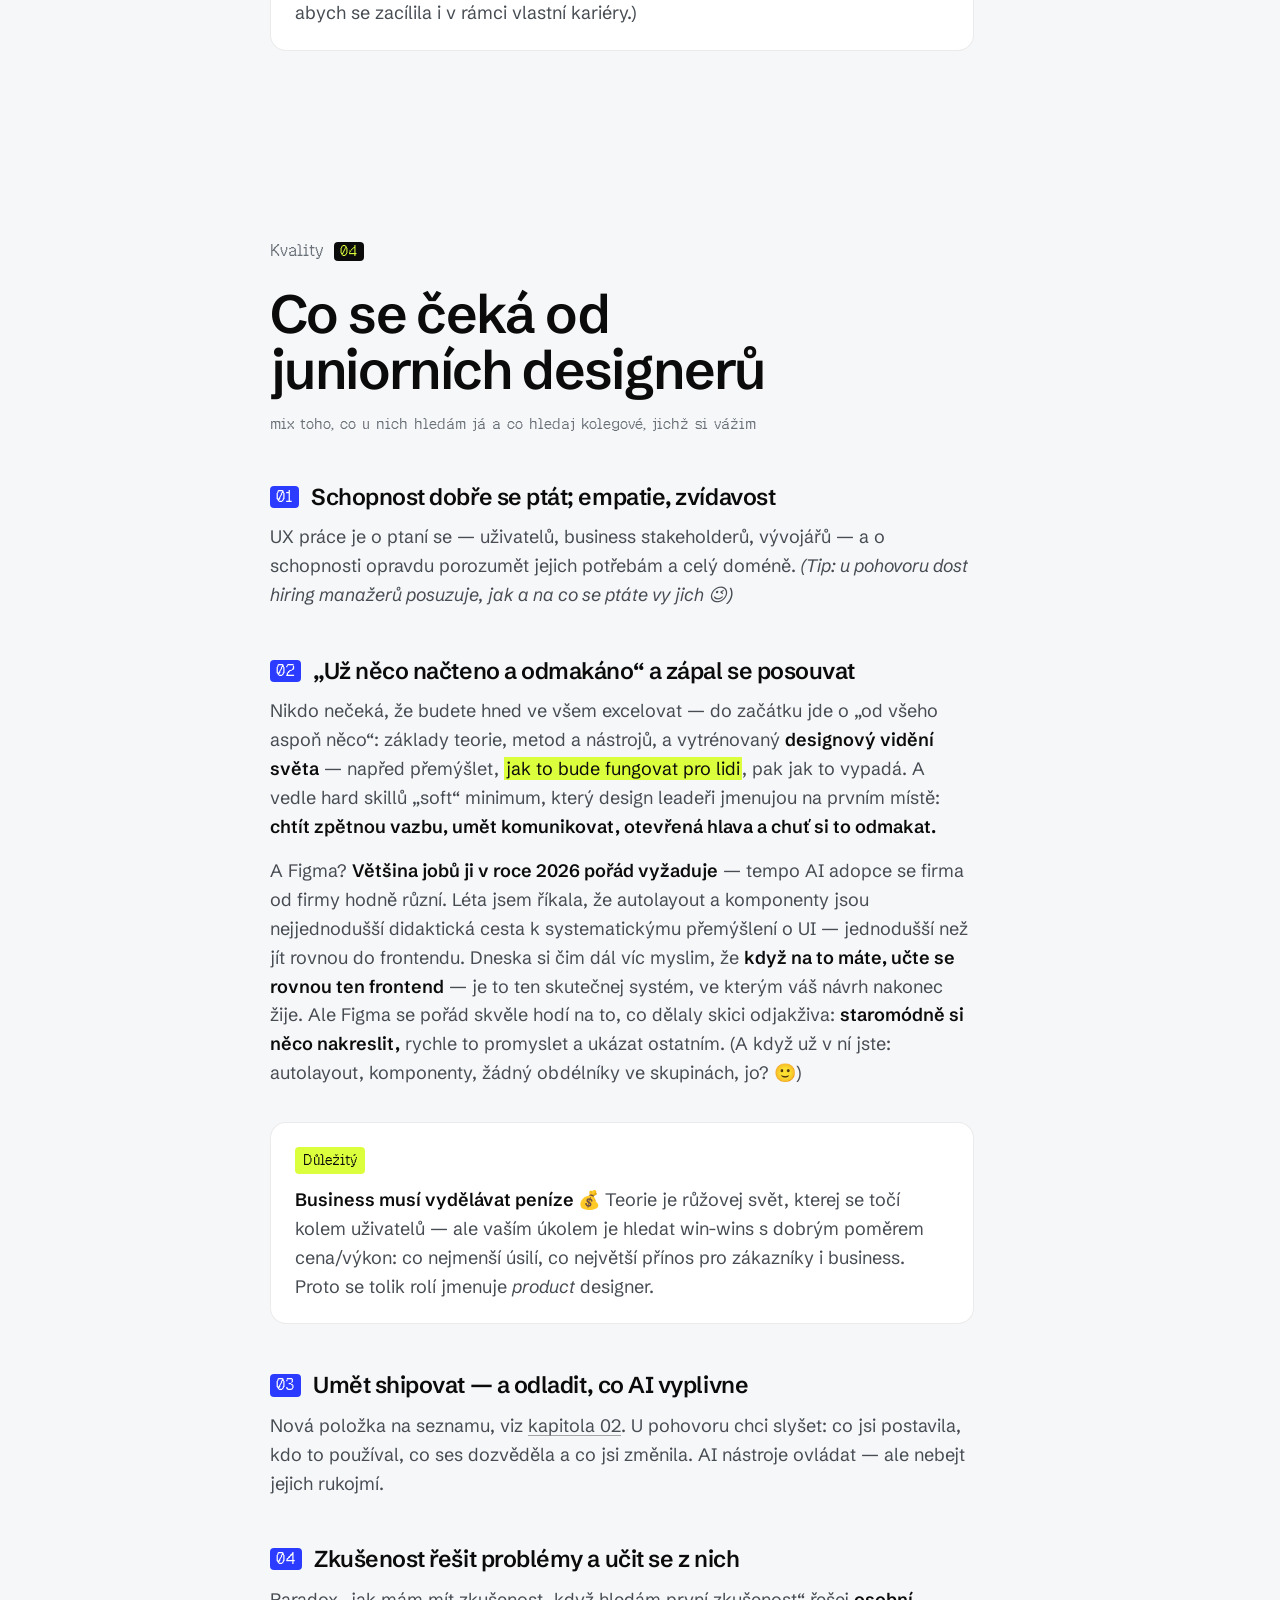
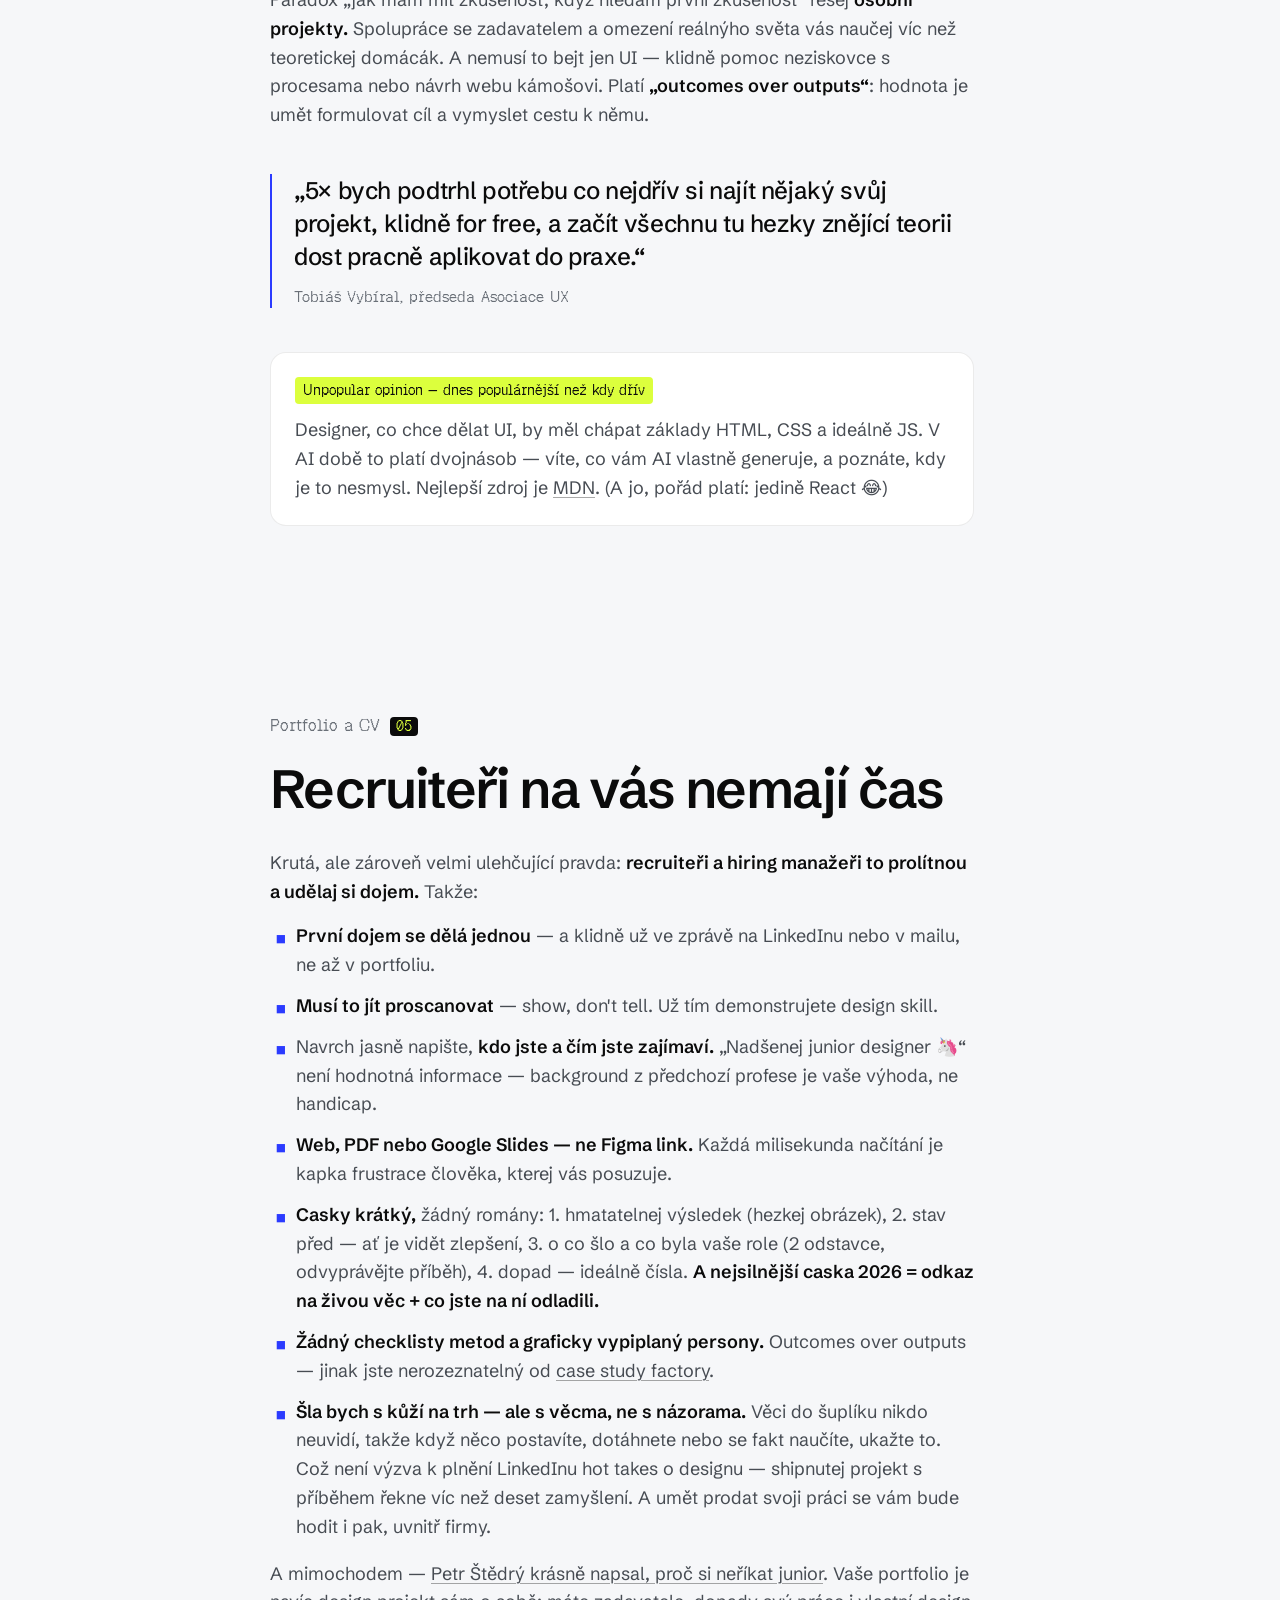
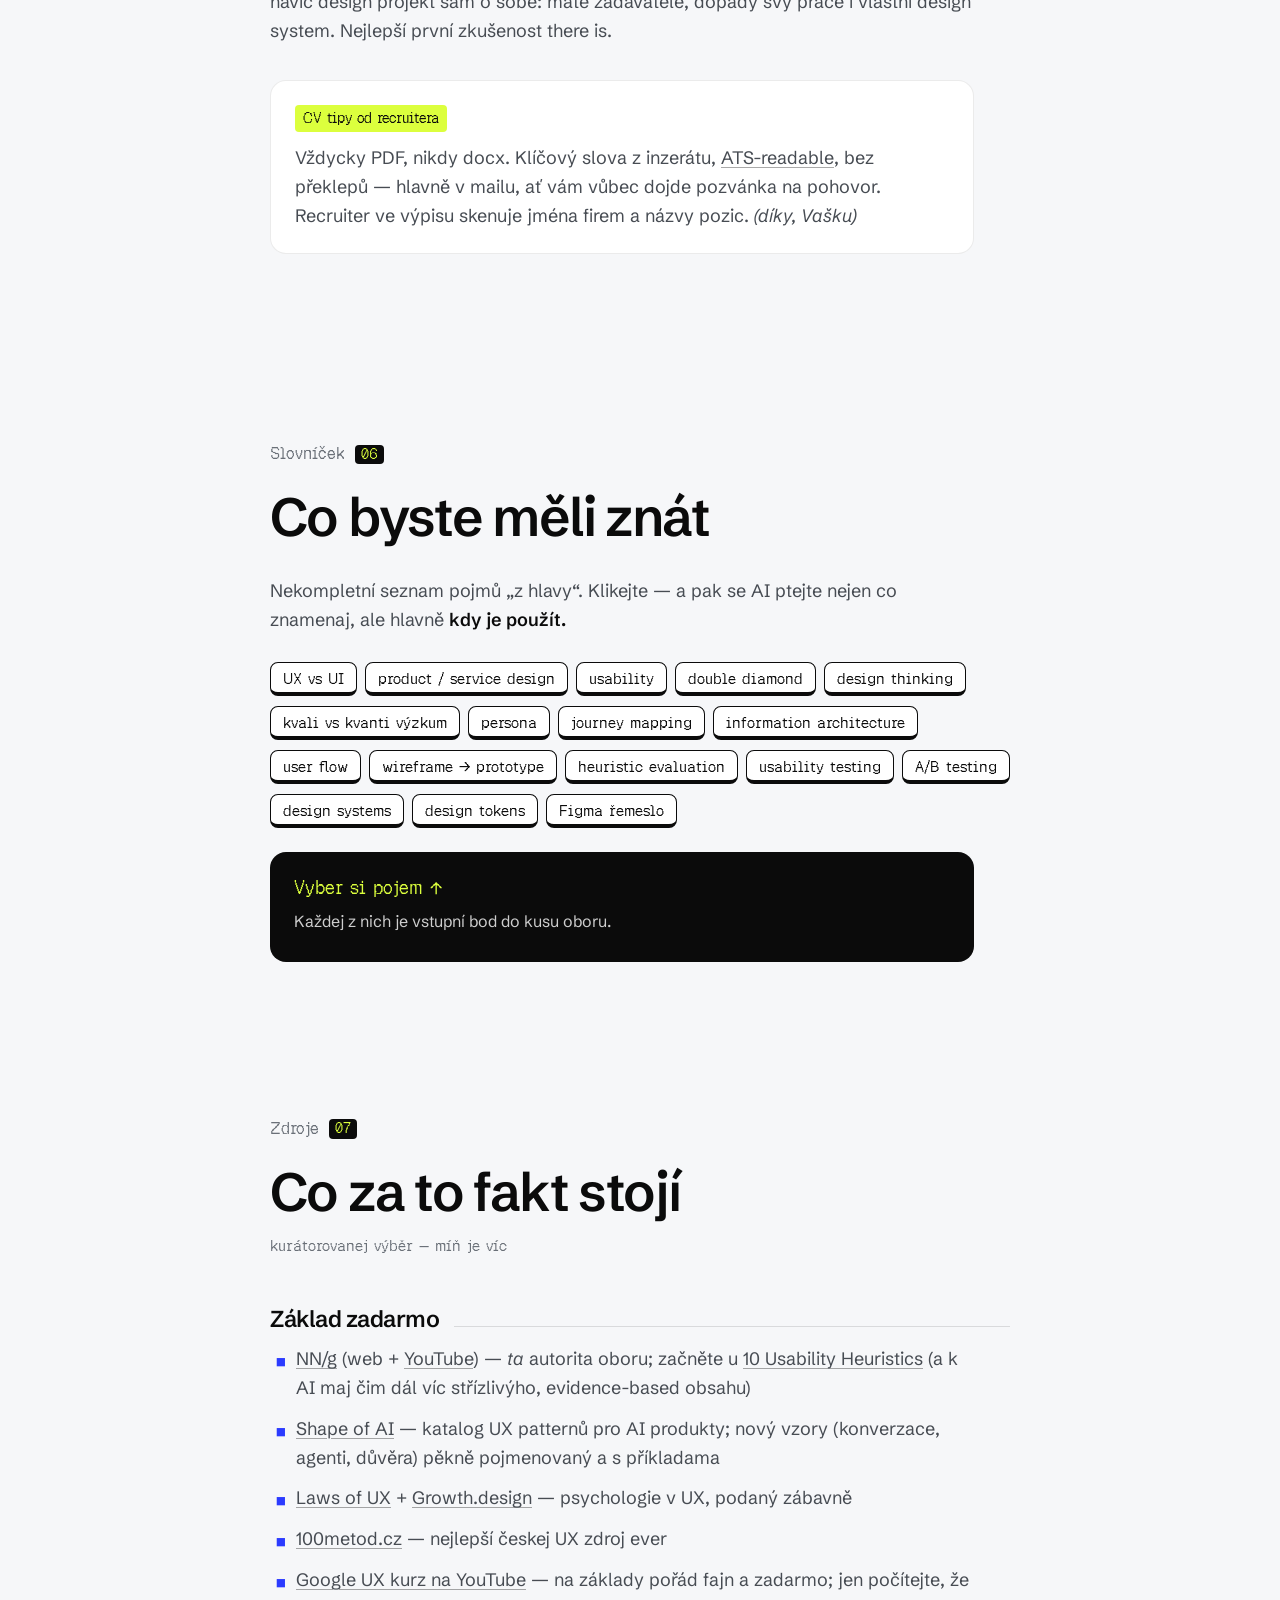
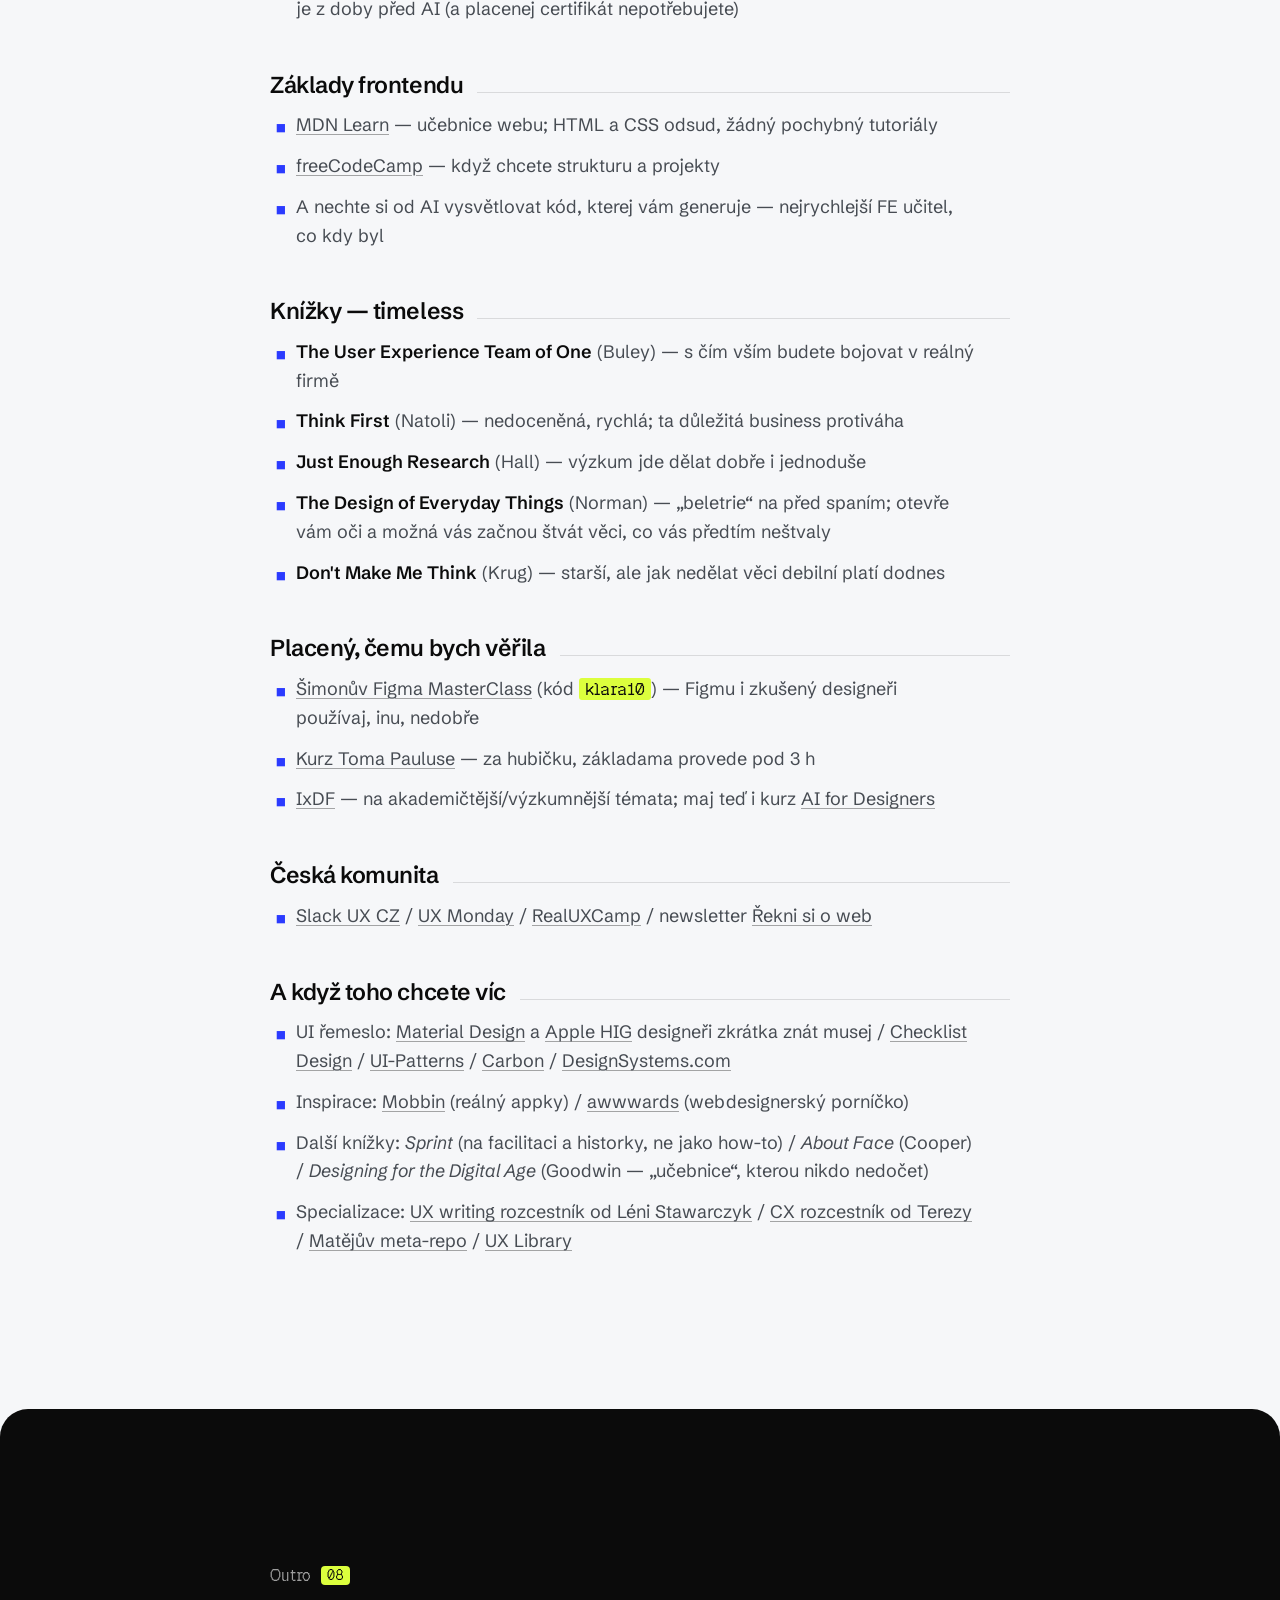
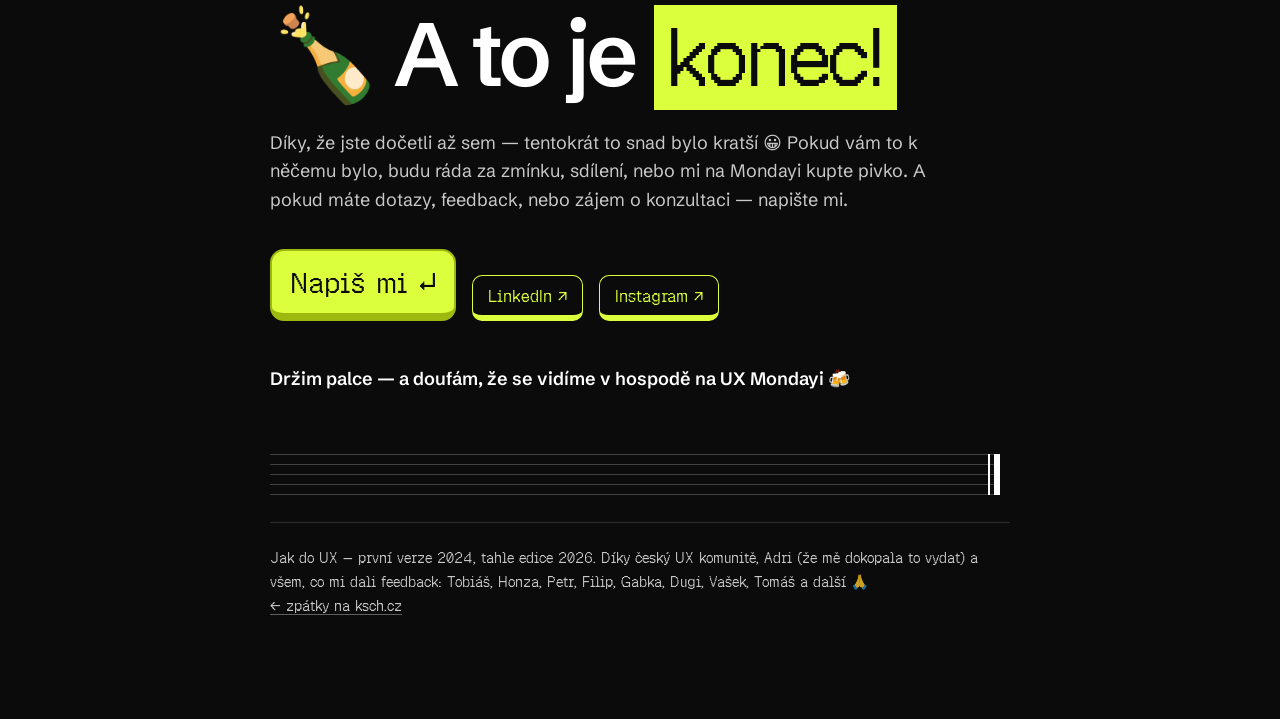
==== commit 2530d0a5: "Jak do UX: header shows the guide's name instead of mine Co-Authored-By: Claude Opus 5.5 <noreply@an" ====
--- a/jak-do-ux/index.html
+++ b/jak-do-ux/index.html
@@ -295,7 +295,7 @@
 <body>
 
 <header class="hdr" id="hdr">
-  <a class="name" href="/">Klára Scholleová<span>/ Jak do UX</span></a>
+  <a class="name" href="#top">Jak do UX</a>
   <div class="staff" id="staff" role="navigation" aria-label="Kapitoly"></div>
   <a class="key sm" href="#s8">Napiš mi ↵</a>
 </header>
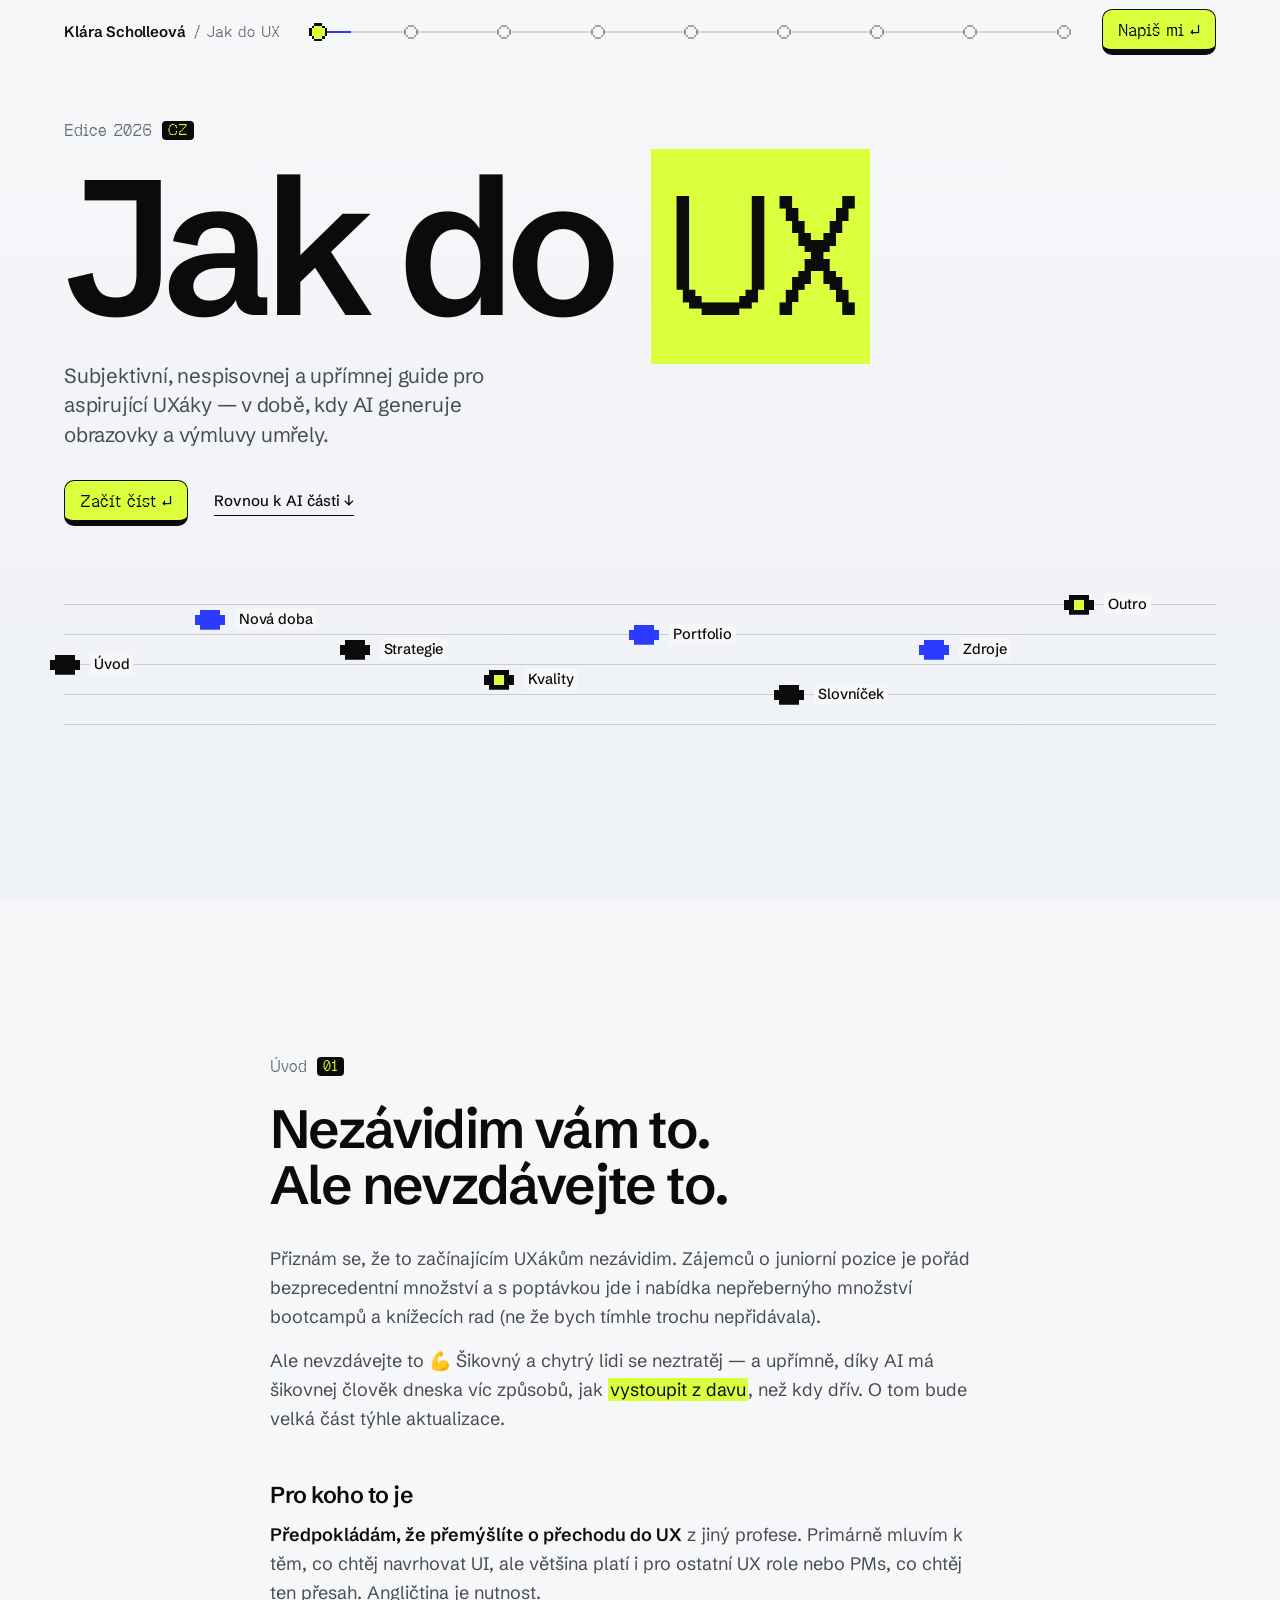
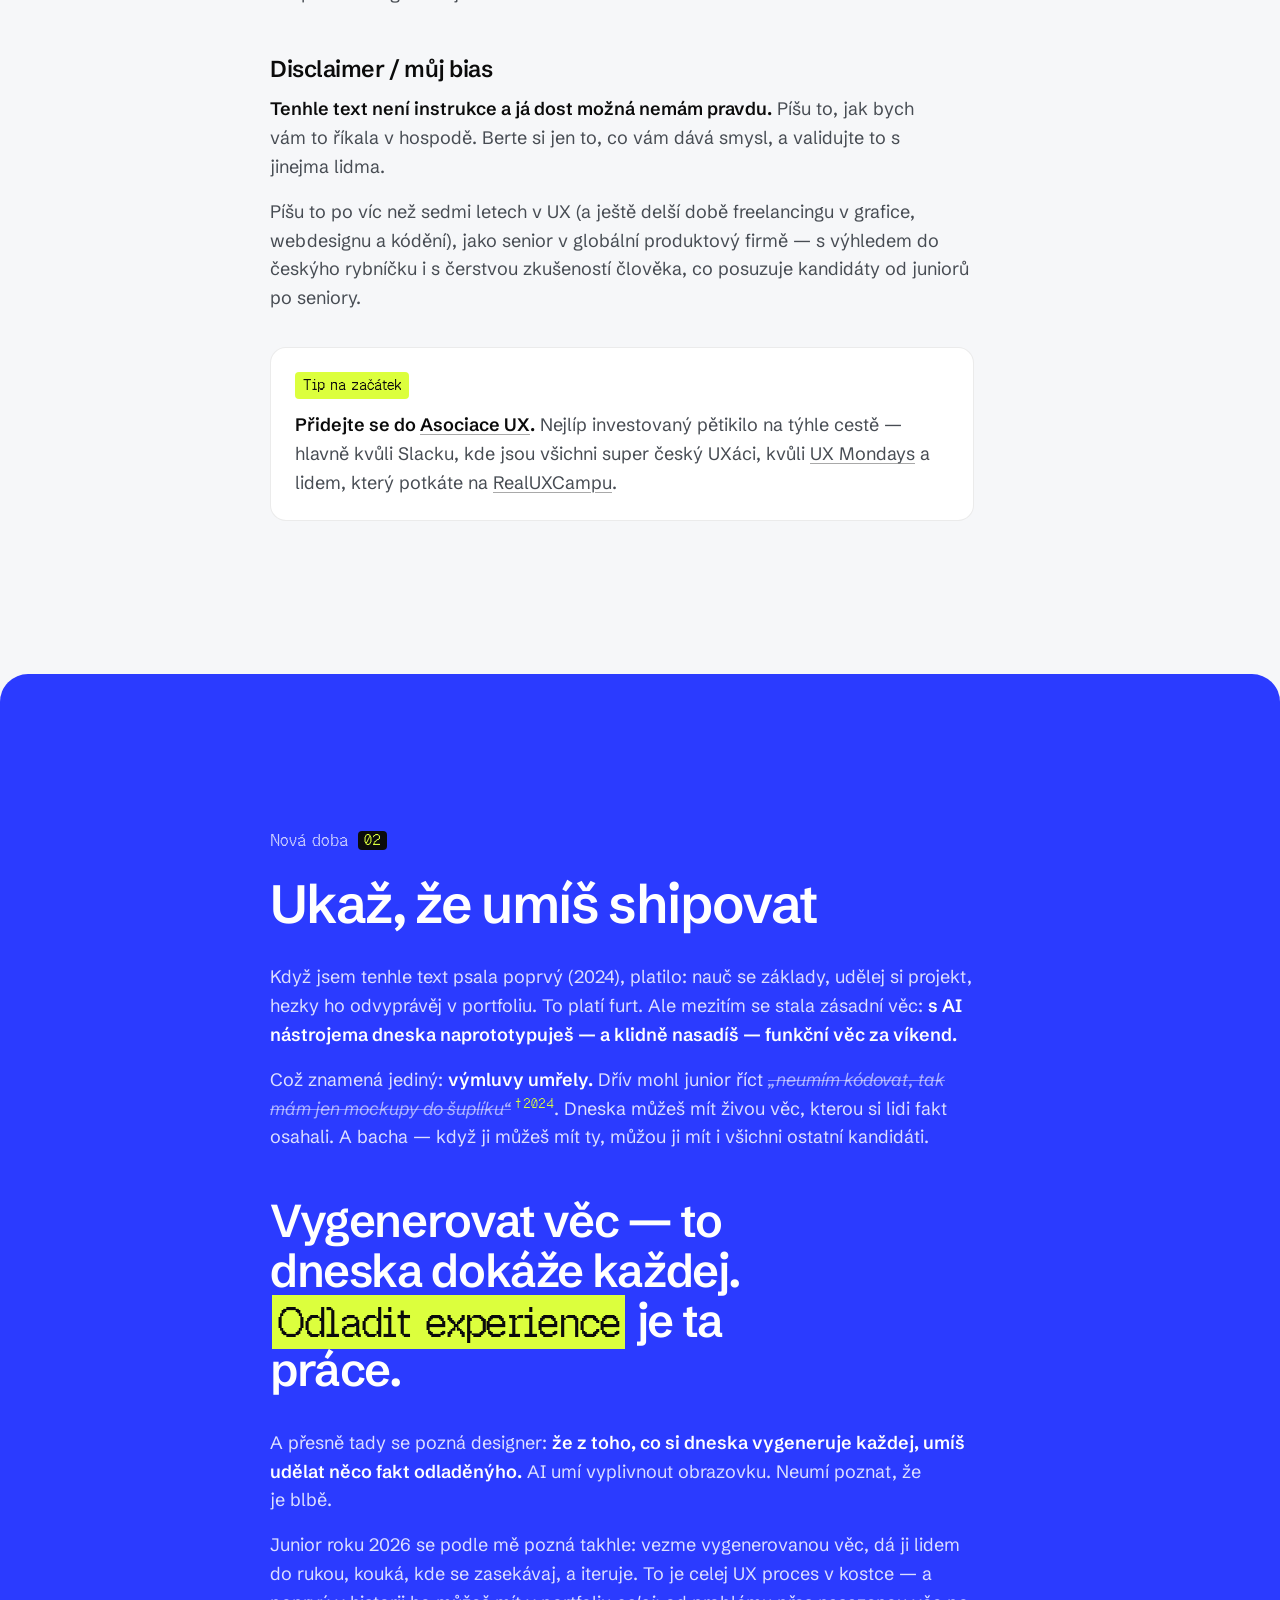
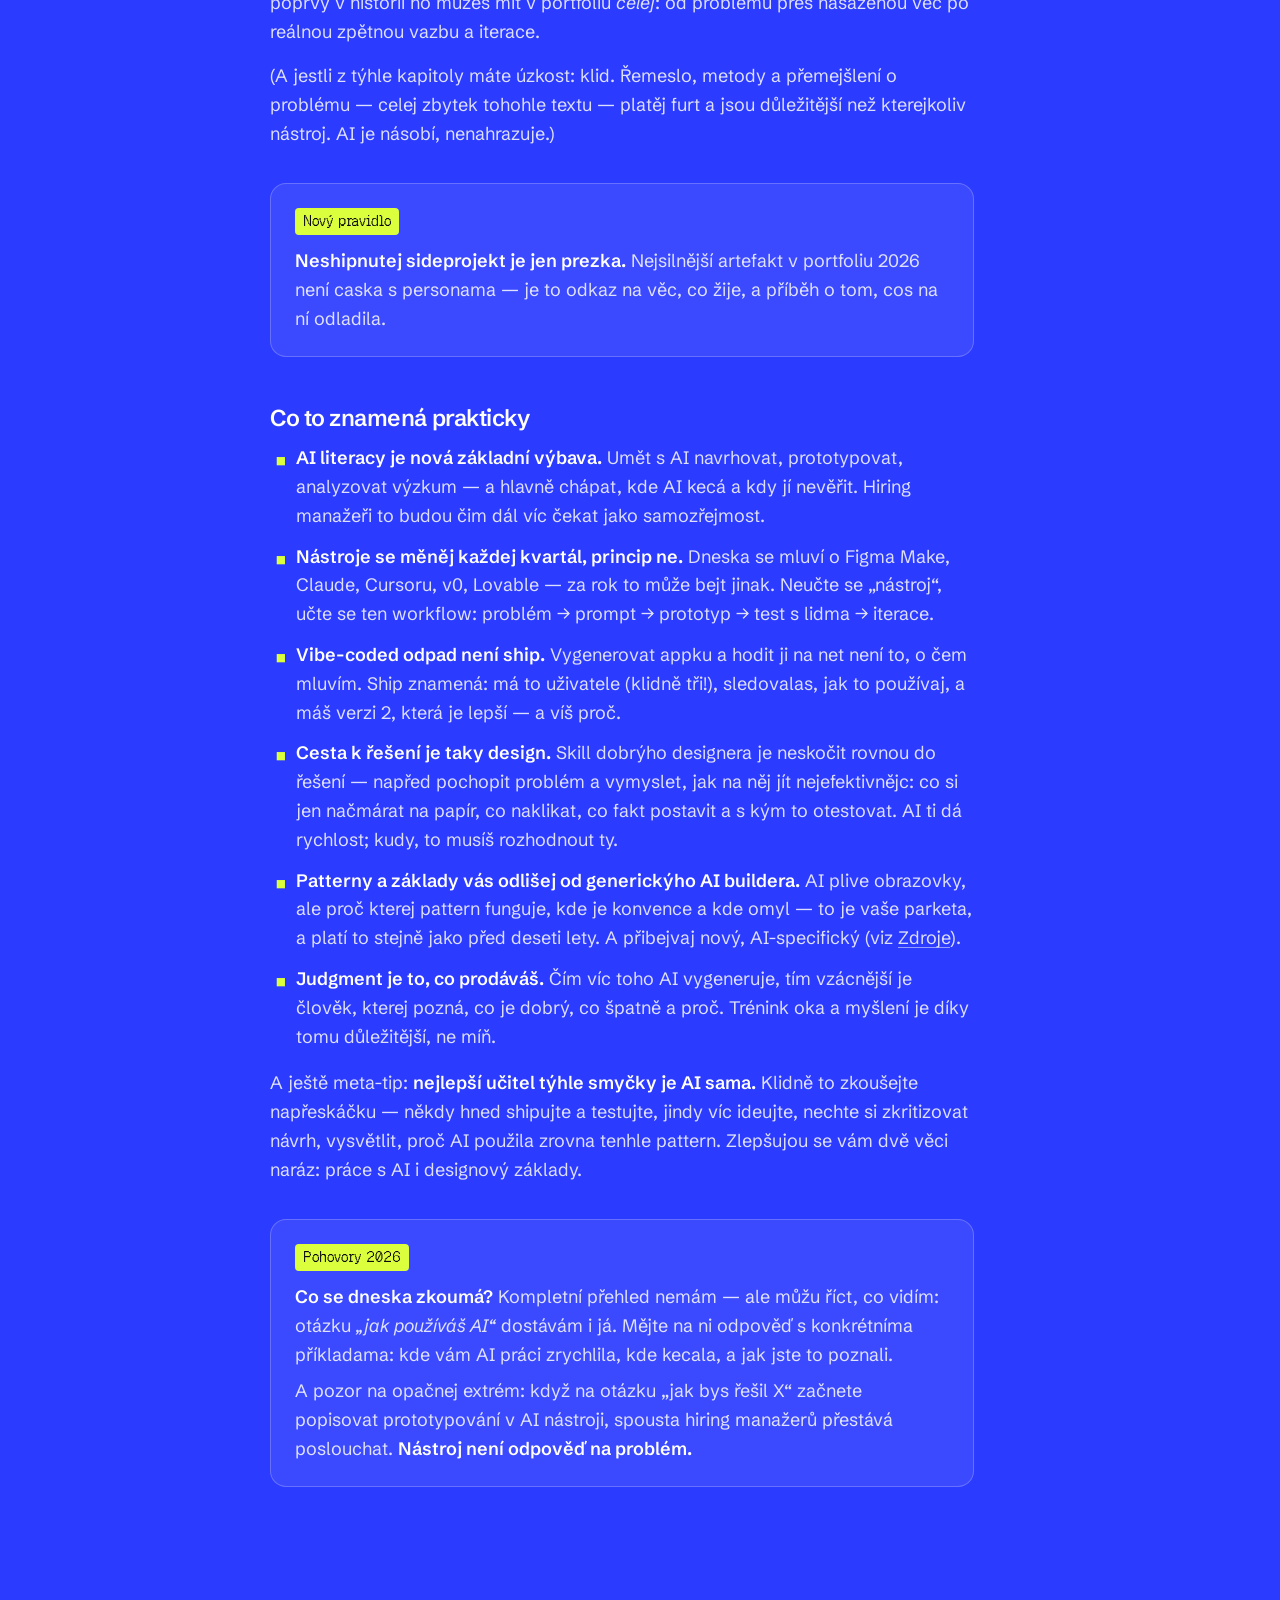
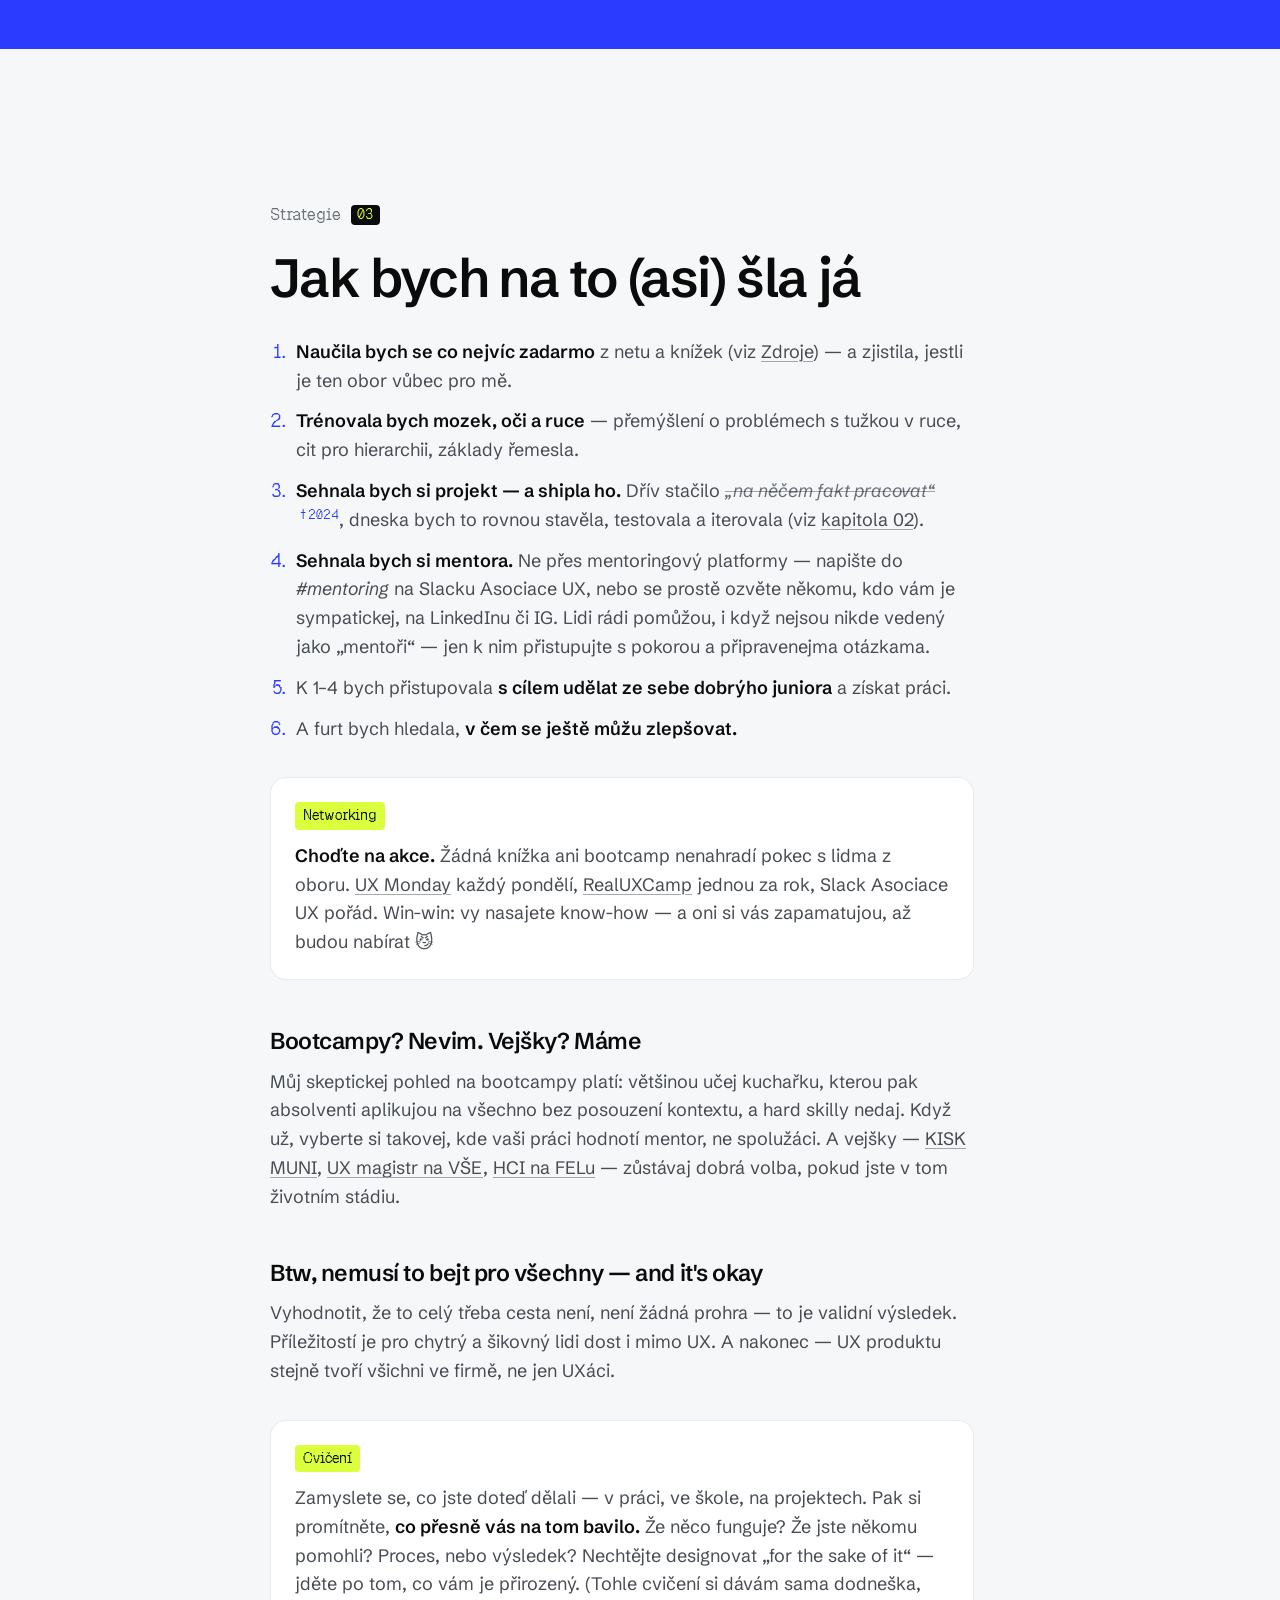
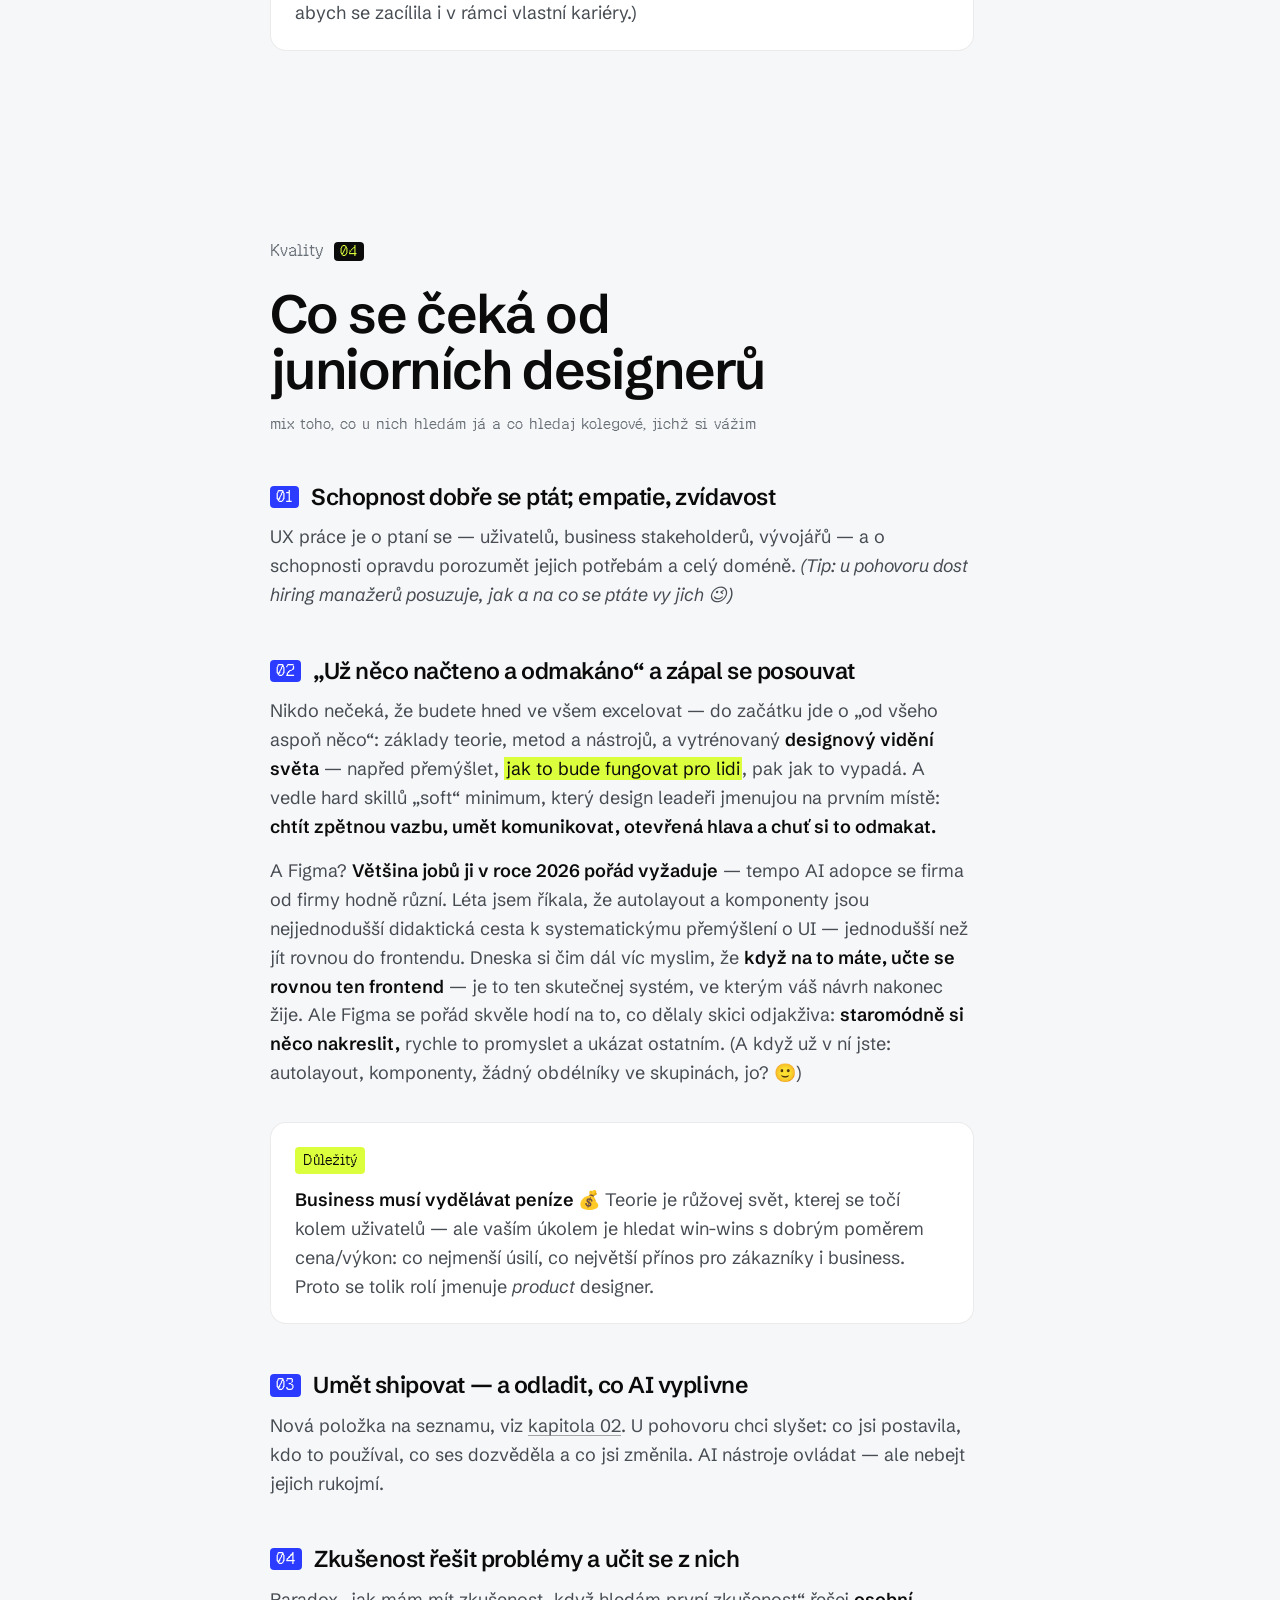
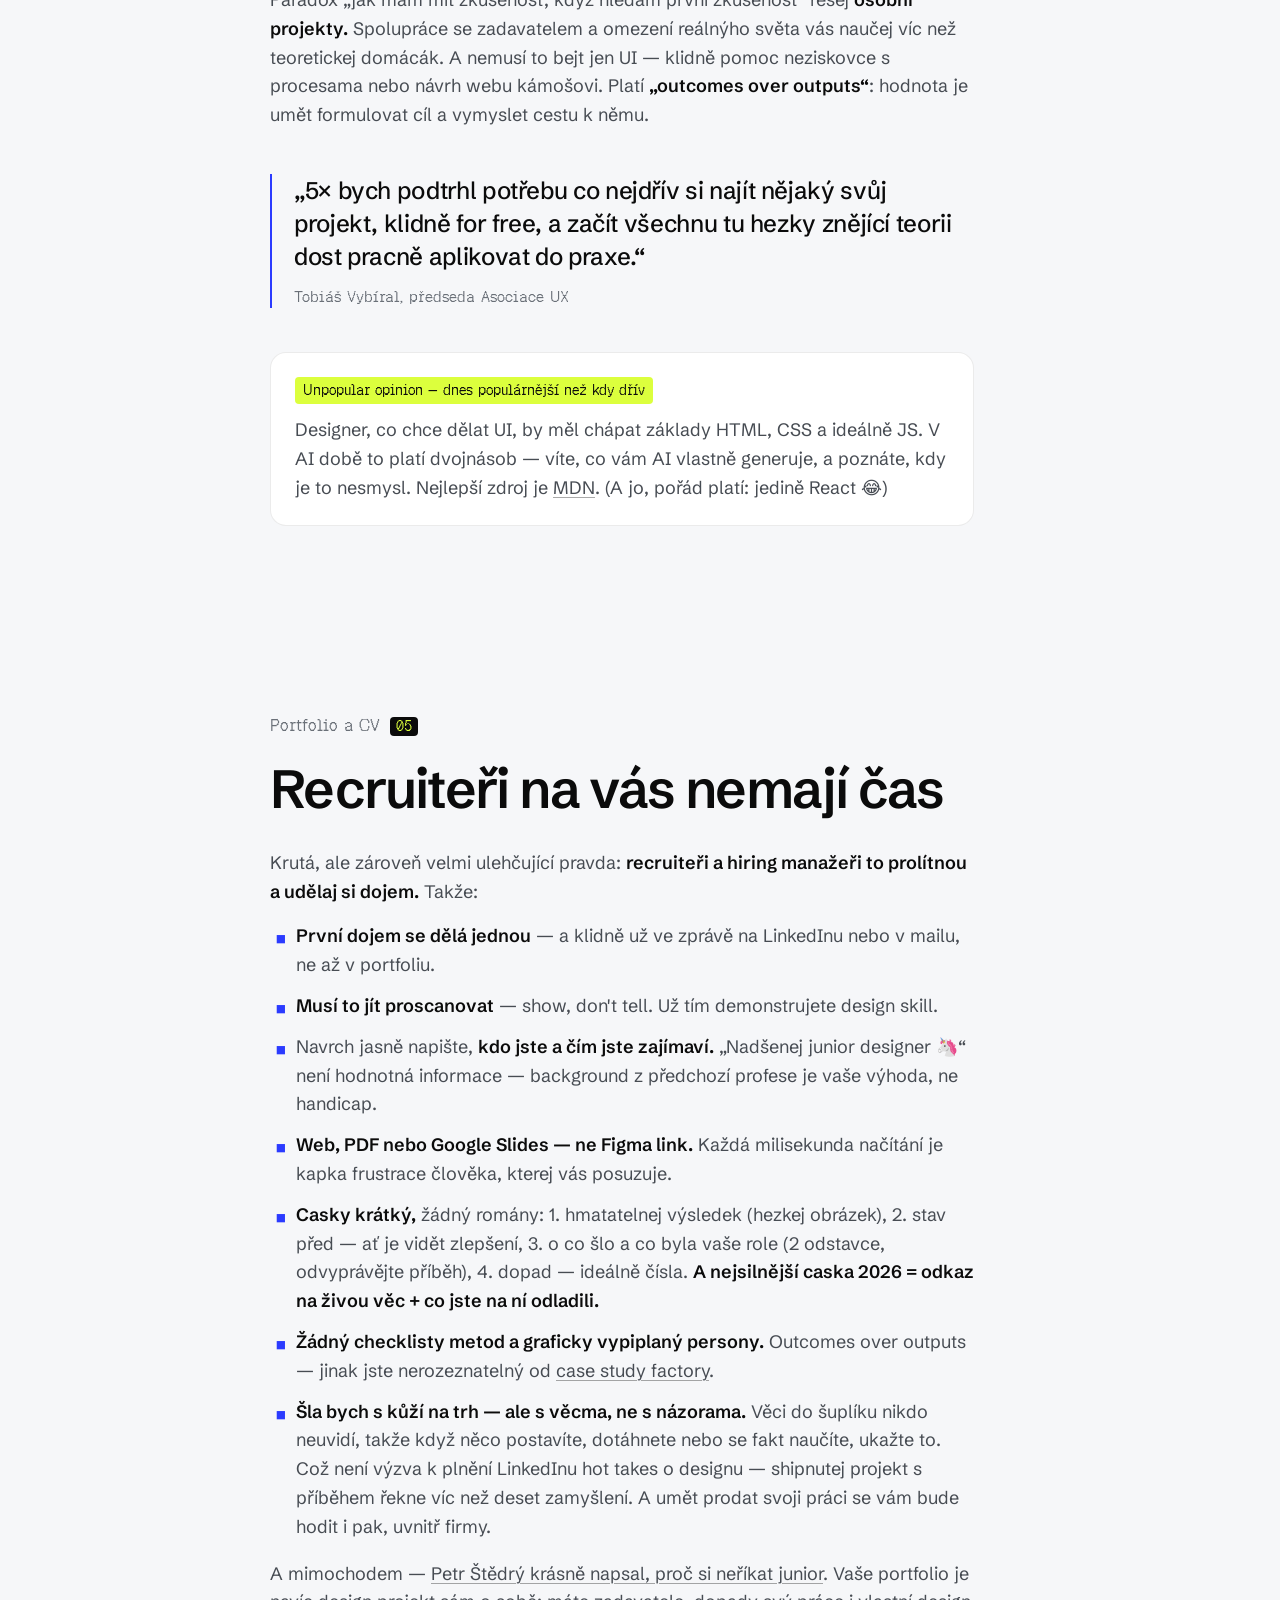
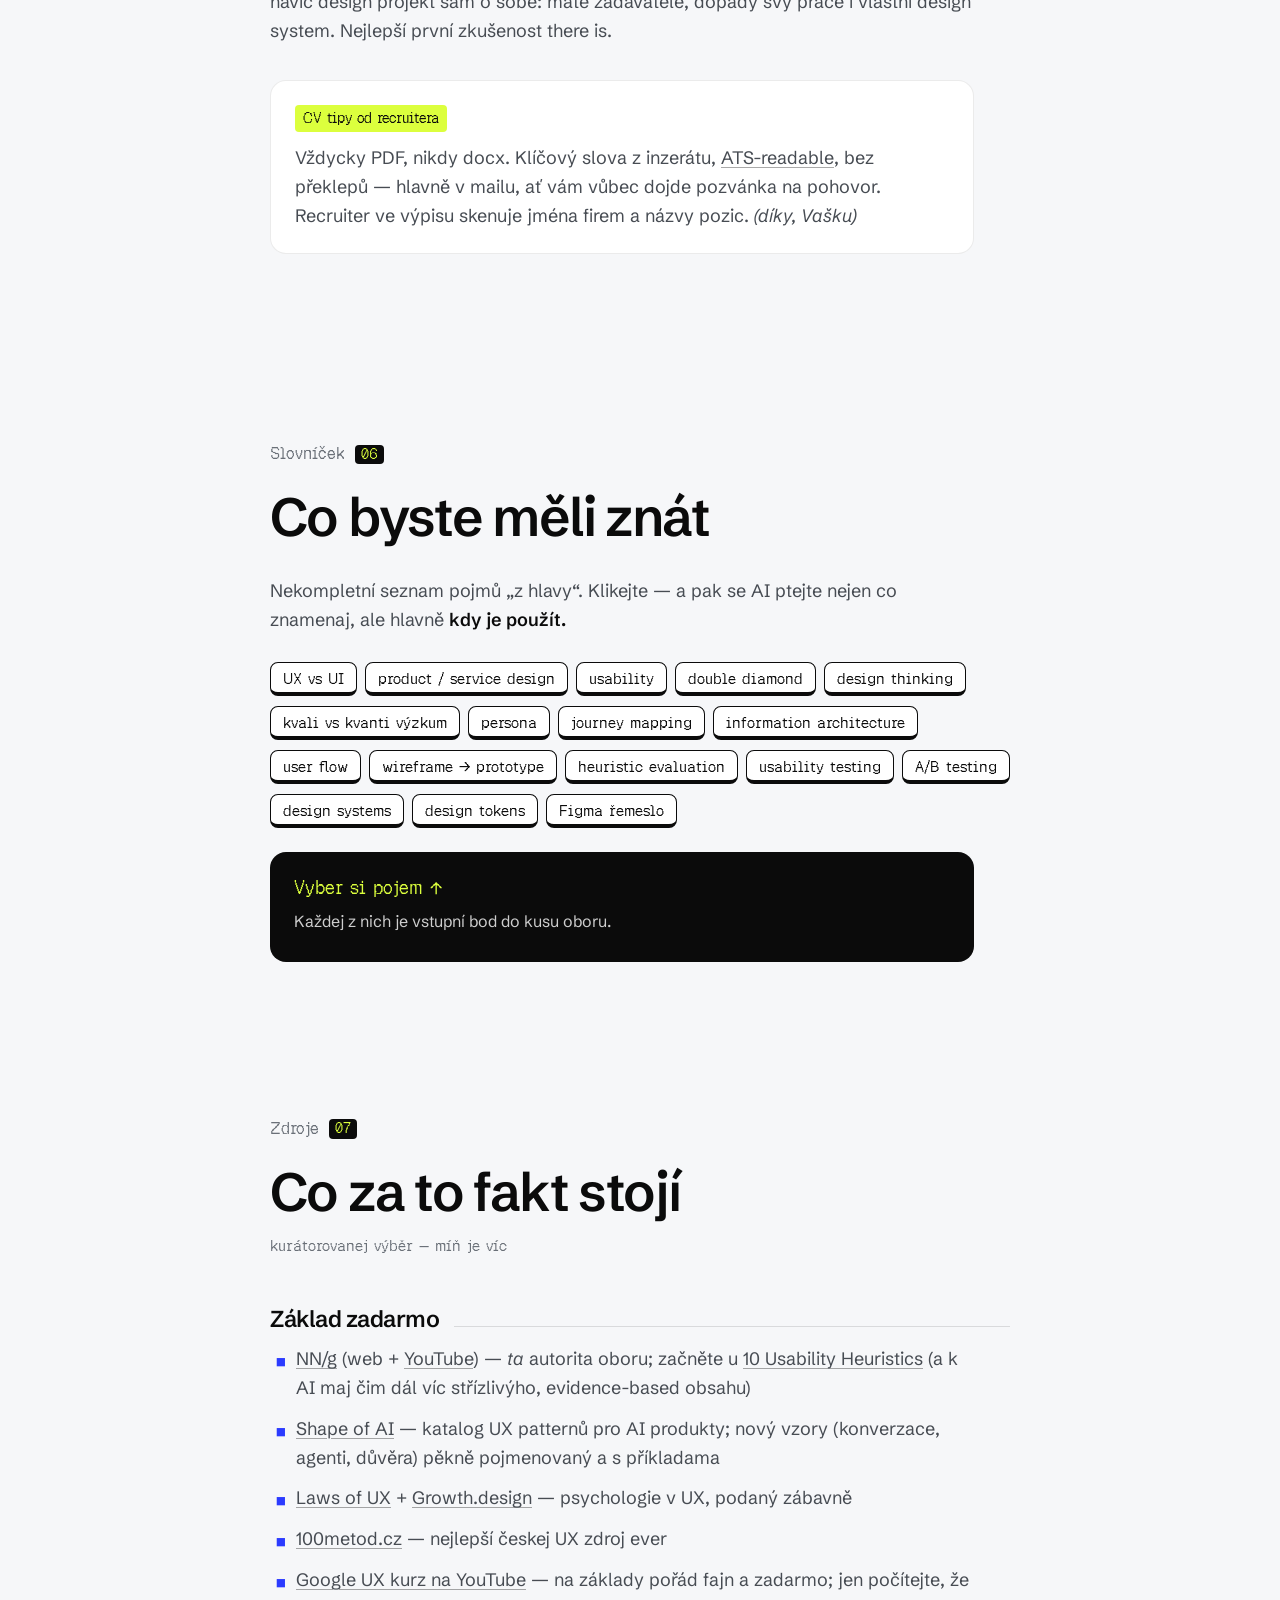
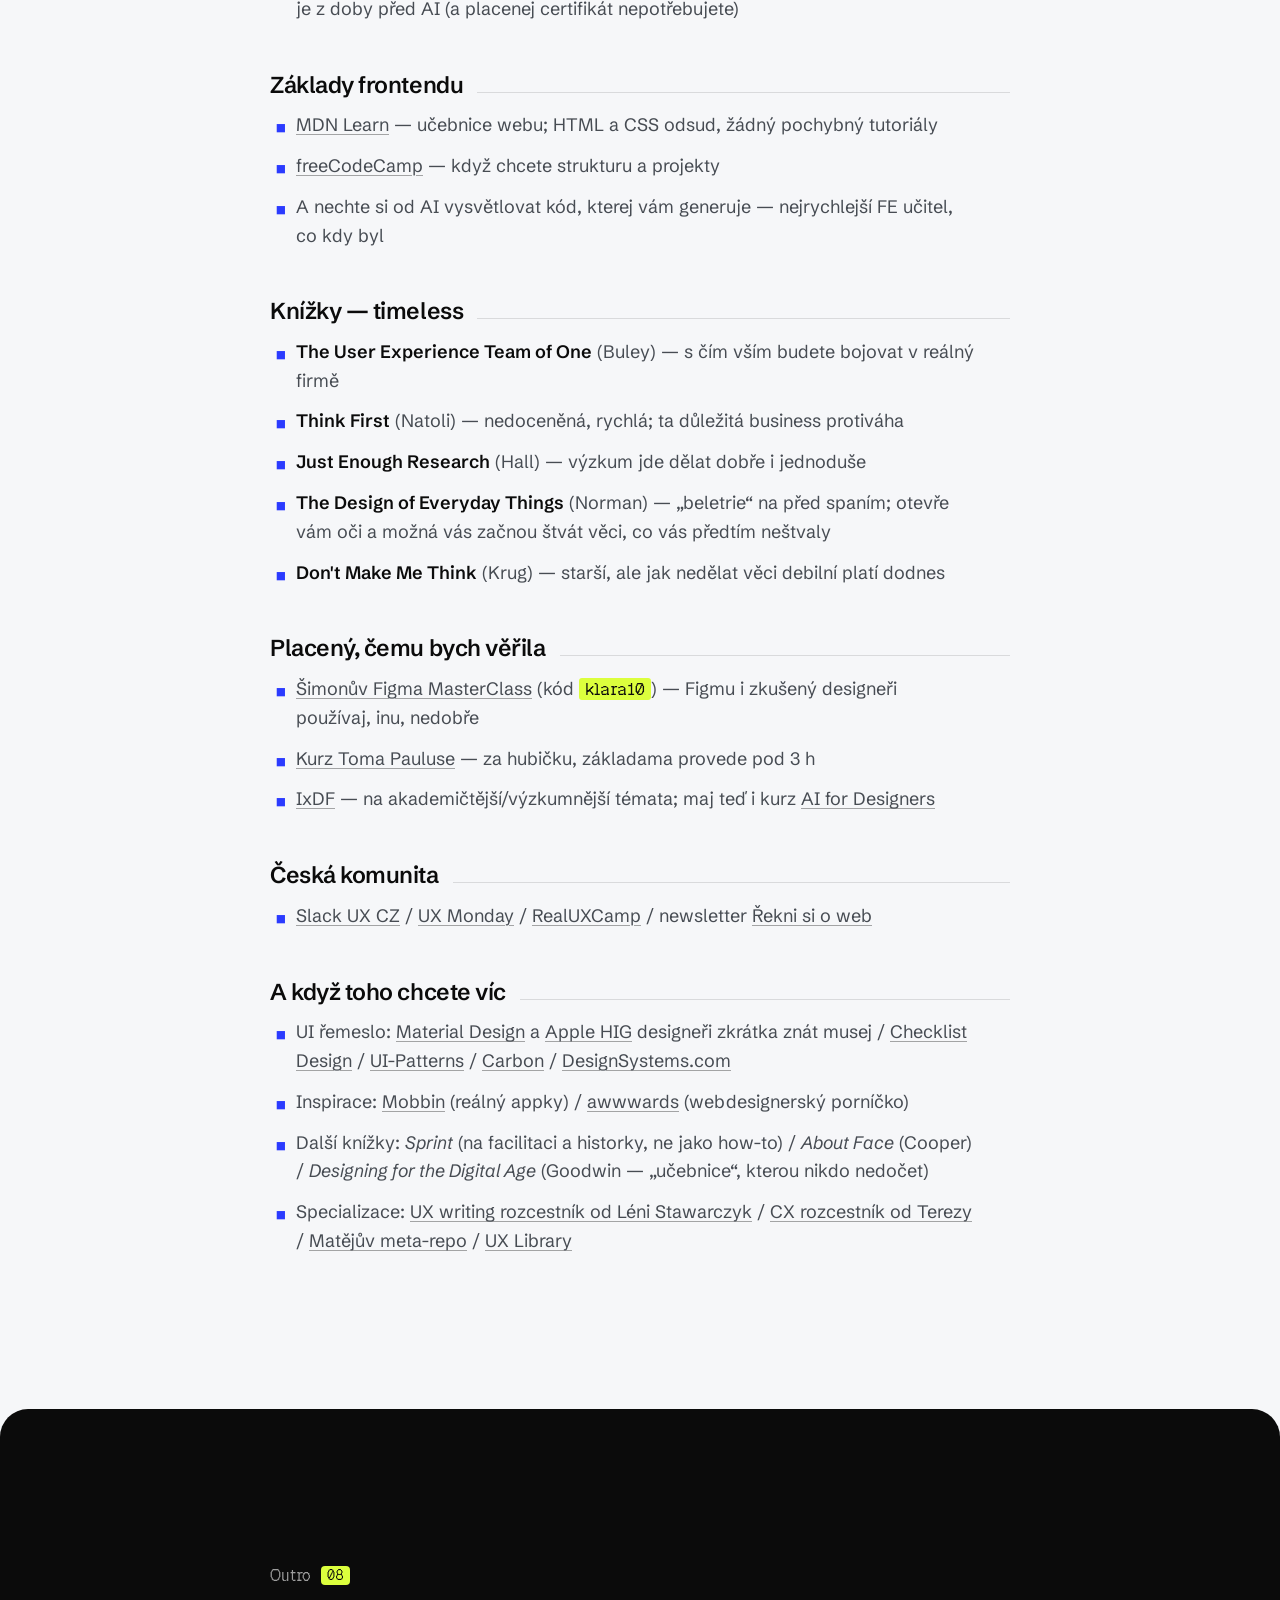
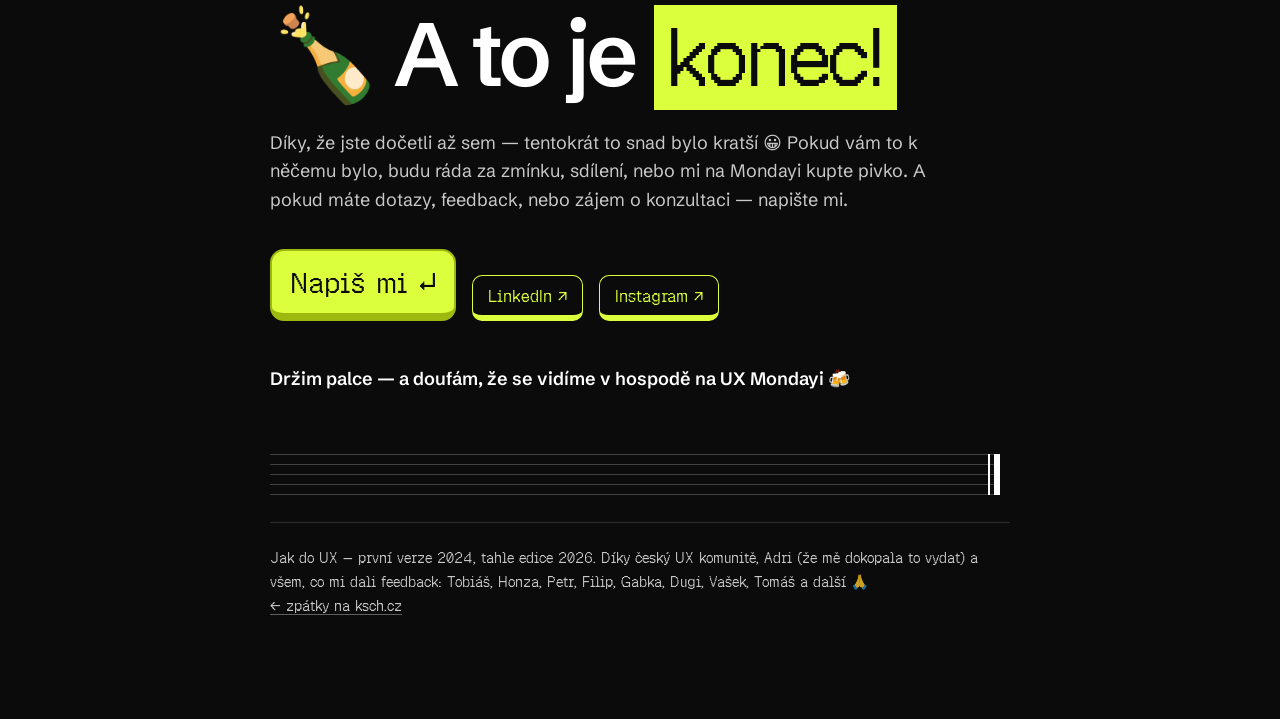
==== commit 9acea19a: "Jak do UX: name plus guide title on desktop, guide title only on phones Co-Authored-By: Claude Opus " ====
--- a/jak-do-ux/index.html
+++ b/jak-do-ux/index.html
@@ -80,9 +80,12 @@
   border-bottom:1px solid rgba(11,11,11,.06);opacity:0;transition:opacity .3s;
 }
 .hdr.solid::before{opacity:1}
-.hdr .name{font-size:15px;font-weight:600;letter-spacing:-.01em;white-space:nowrap;text-decoration:none}
-.hdr .name span{font-family:var(--pix);font-weight:400;color:var(--grey-2);margin-left:8px}
-.hdr .name:hover{background:none;opacity:.6}
+.hdr .name{display:flex;align-items:baseline;gap:8px;white-space:nowrap}
+.hdr .name a{text-decoration:none}
+.hdr .name a:hover{background:none;opacity:.6}
+.hdr .name .me{font-size:15px;font-weight:600;letter-spacing:-.01em}
+.hdr .name .t{font-family:var(--pix);font-size:15px;color:var(--grey-2)}
+.hdr .name .t::before{content:"/ "}
 .hdr .key{white-space:nowrap}
 
 /* osnova: pět linek, jedna nota na kapitolu, playhead = kde zrovna jste */
@@ -277,7 +280,9 @@
   .pill.key{display:inline-flex}
   .hdr{grid-template-columns:auto 1fr;gap:16px}
   .hdr .key{display:none}
-  .hdr .name span{display:none}
+  .hdr .name .me{display:none}
+  .hdr .name .t{font-family:var(--sans);font-weight:600;color:var(--ink);letter-spacing:-.01em}
+  .hdr .name .t::before{content:none}
   .staff .nt{pointer-events:none}
   .sheet.blue,.sheet.outro{border-radius:20px 20px 0 0}
   .block{padding:18px 18px}
@@ -295,7 +300,7 @@
 <body>
 
 <header class="hdr" id="hdr">
-  <a class="name" href="#top">Jak do UX</a>
+  <div class="name"><a class="me" href="/">Klára Scholleová</a><a class="t" href="#top">Jak do UX</a></div>
   <div class="staff" id="staff" role="navigation" aria-label="Kapitoly"></div>
   <a class="key sm" href="#s8">Napiš mi ↵</a>
 </header>
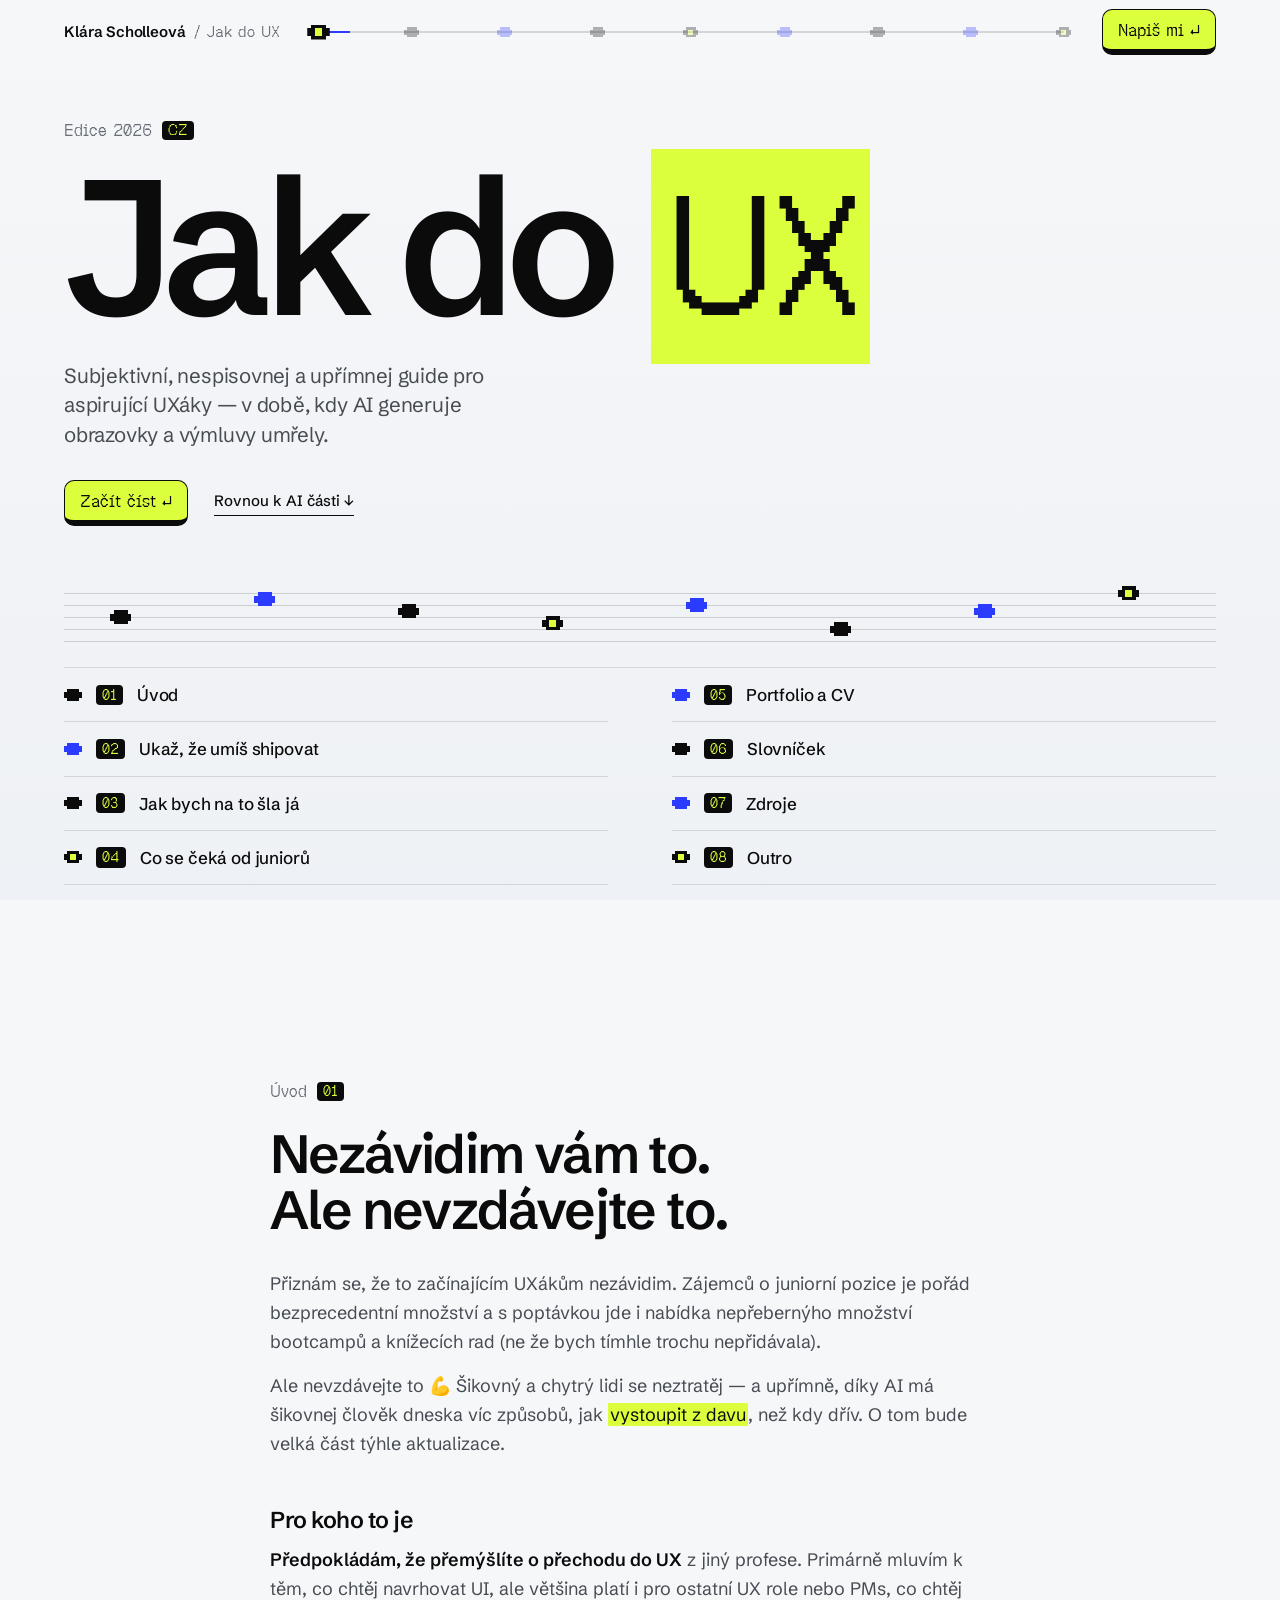
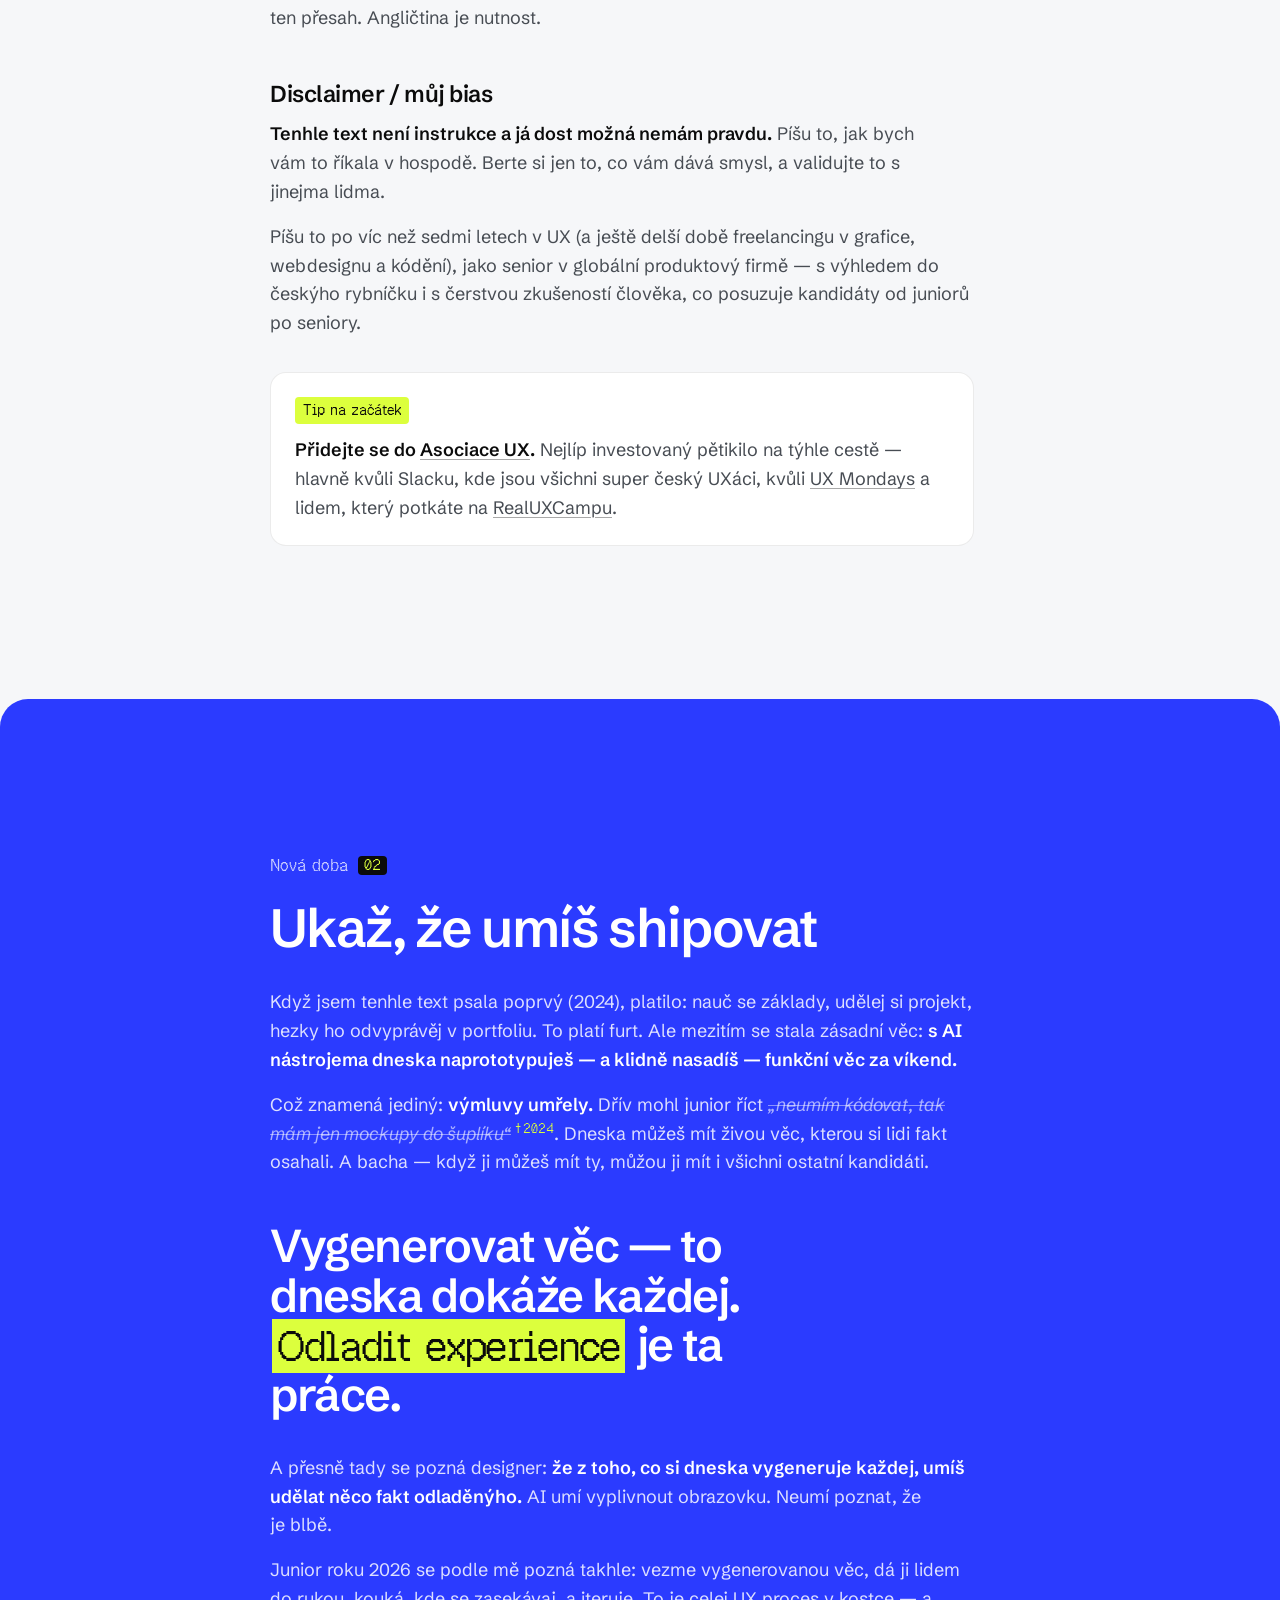
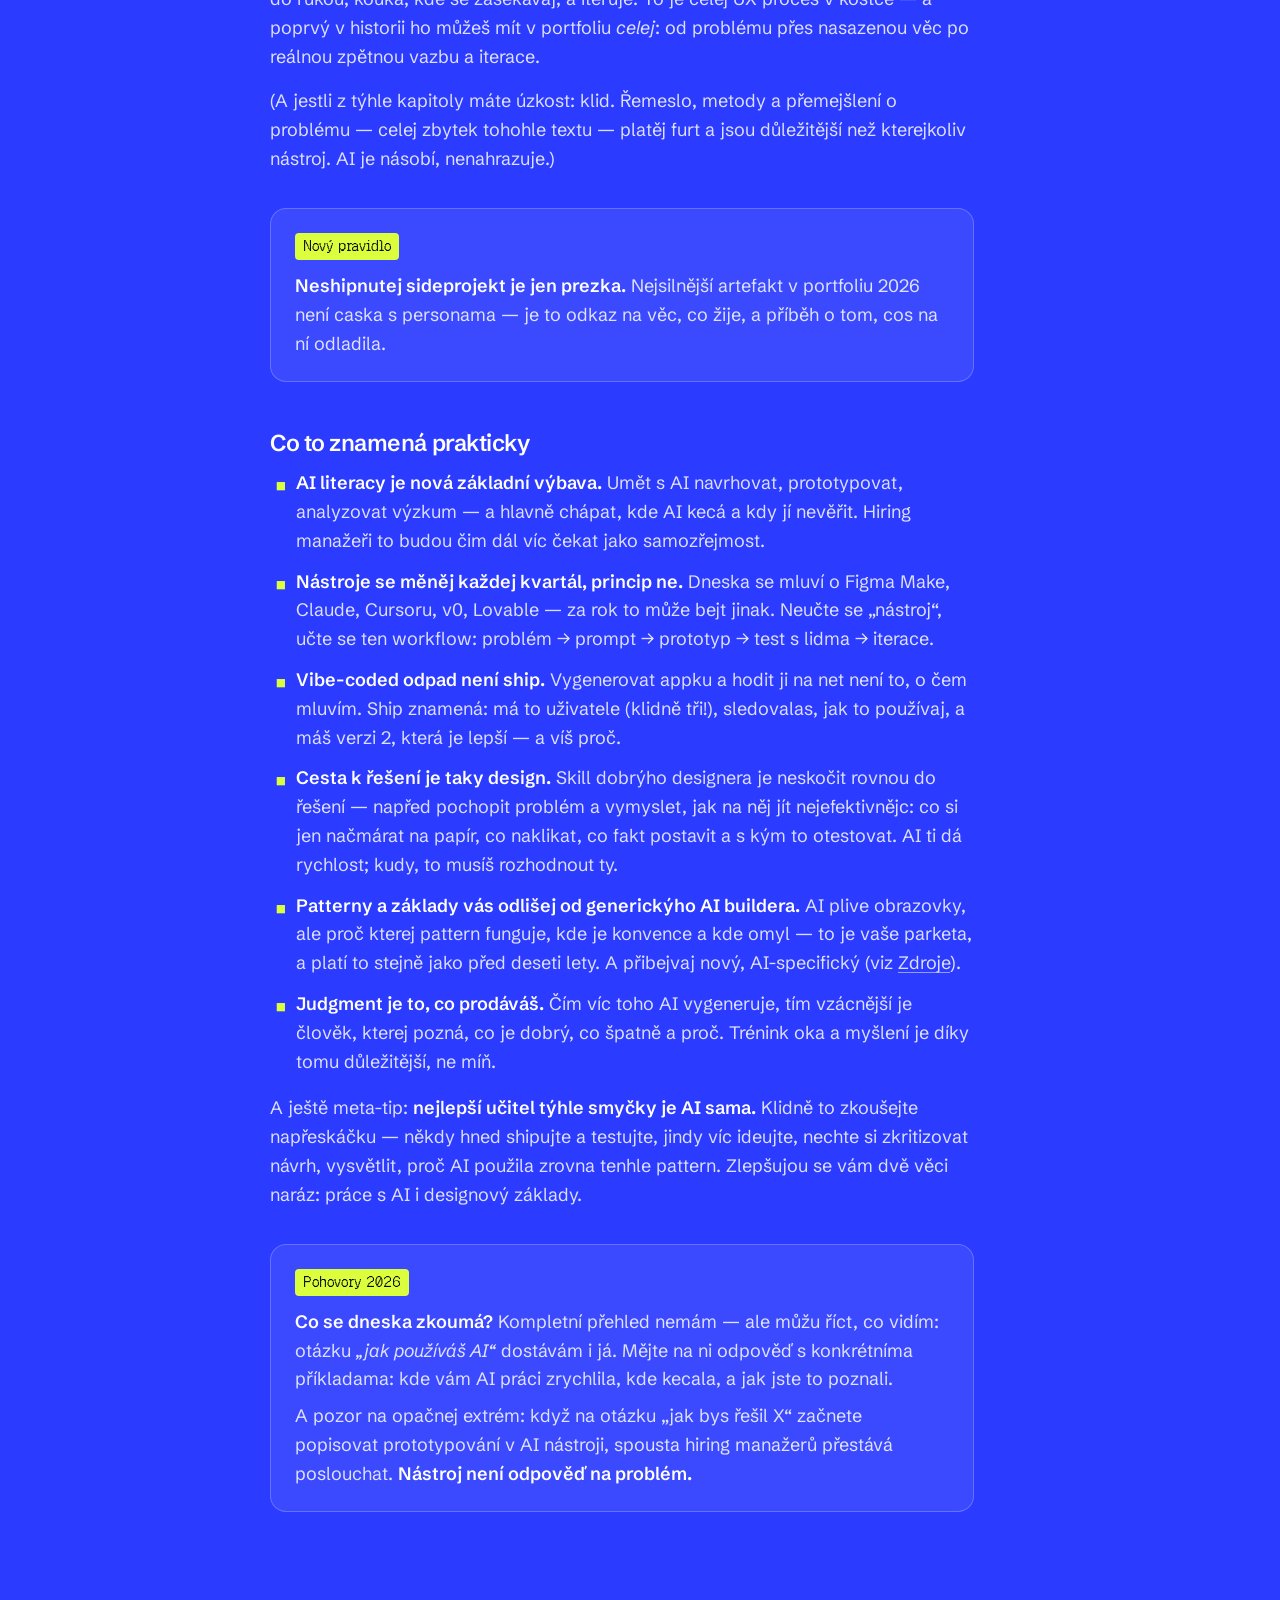
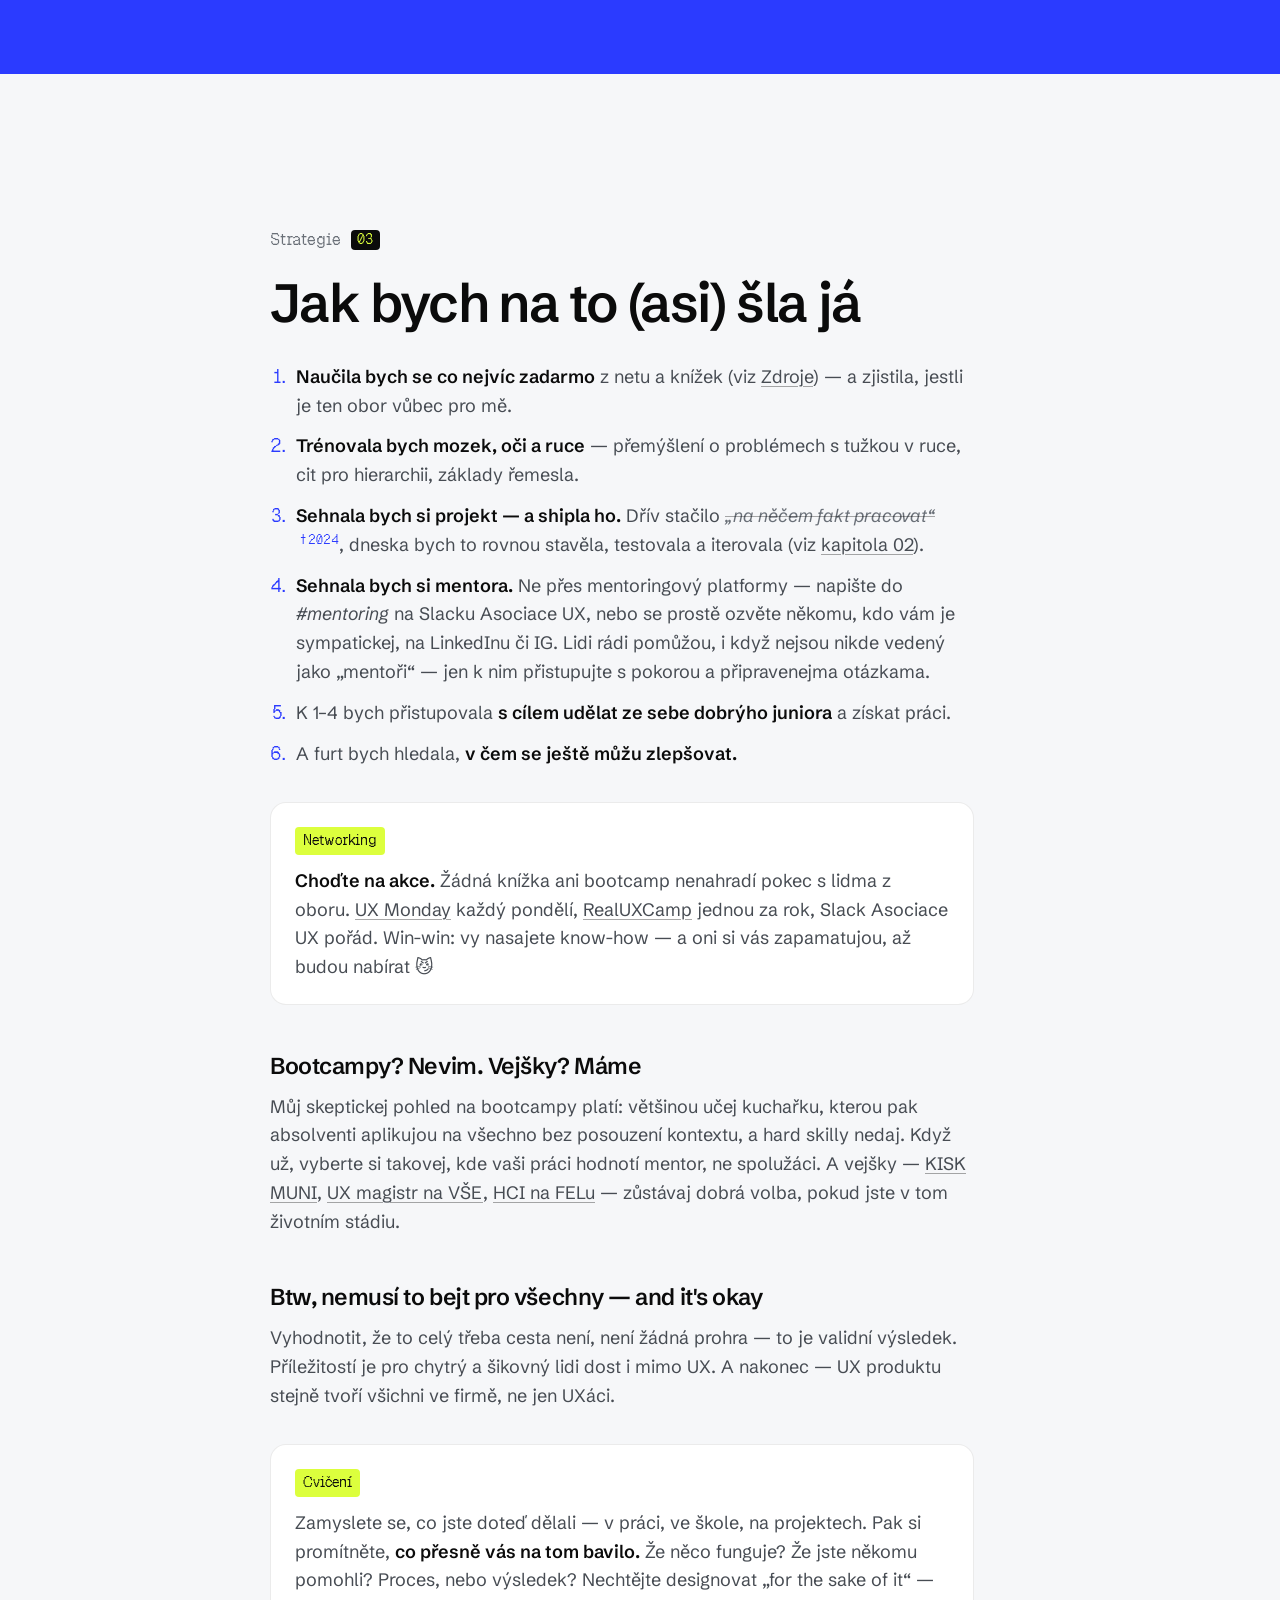
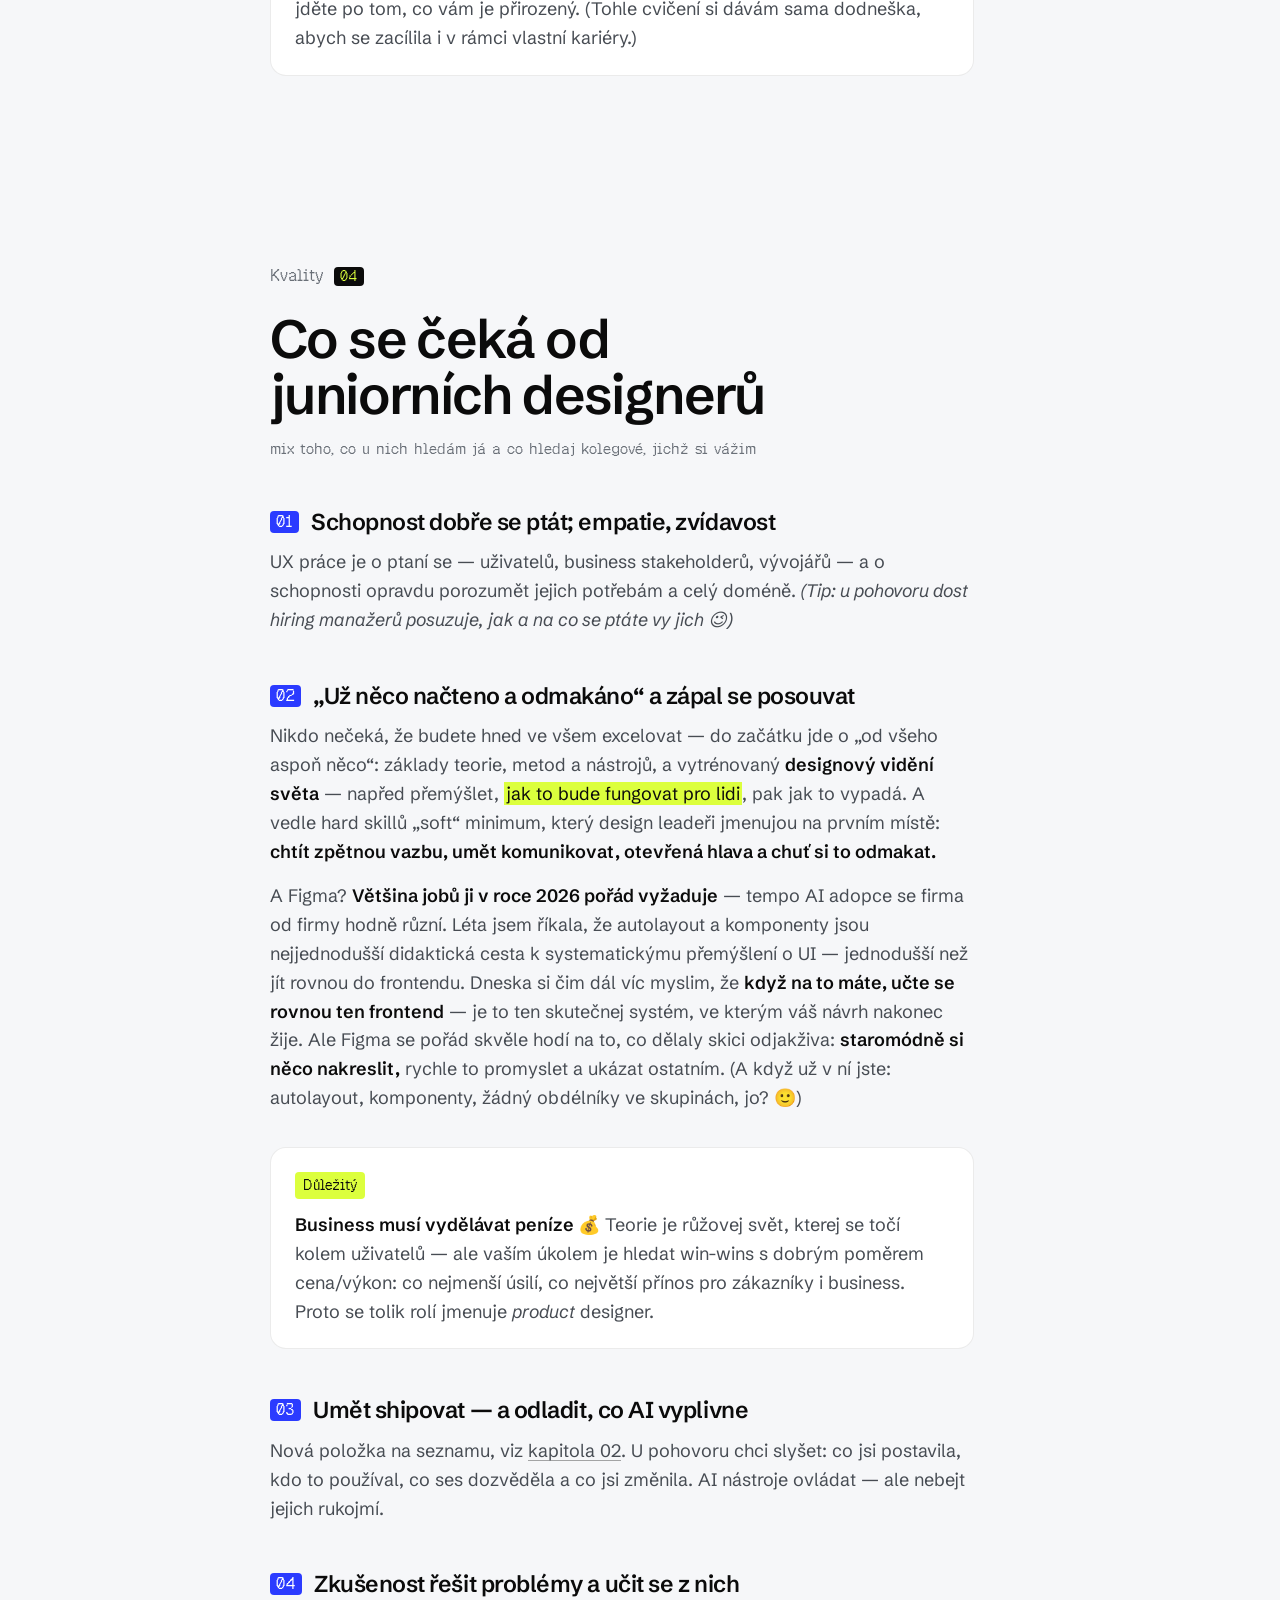
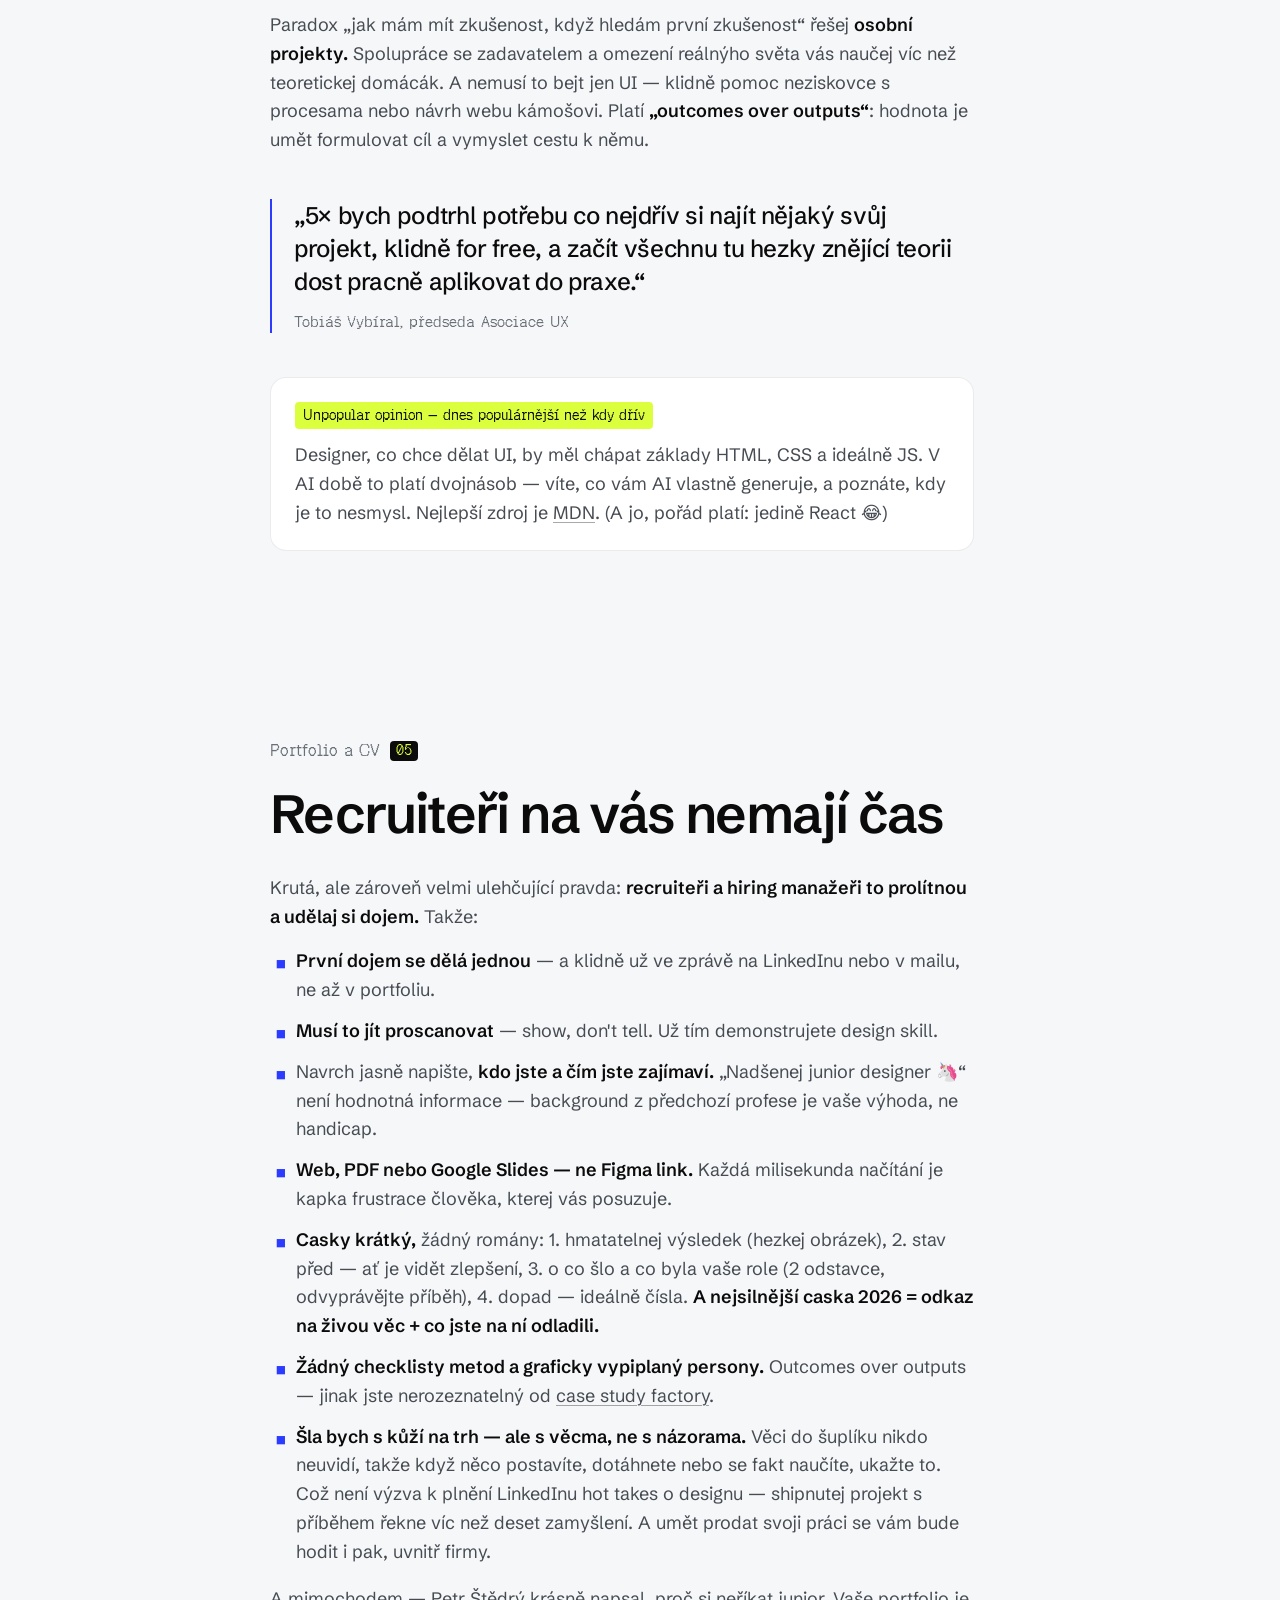
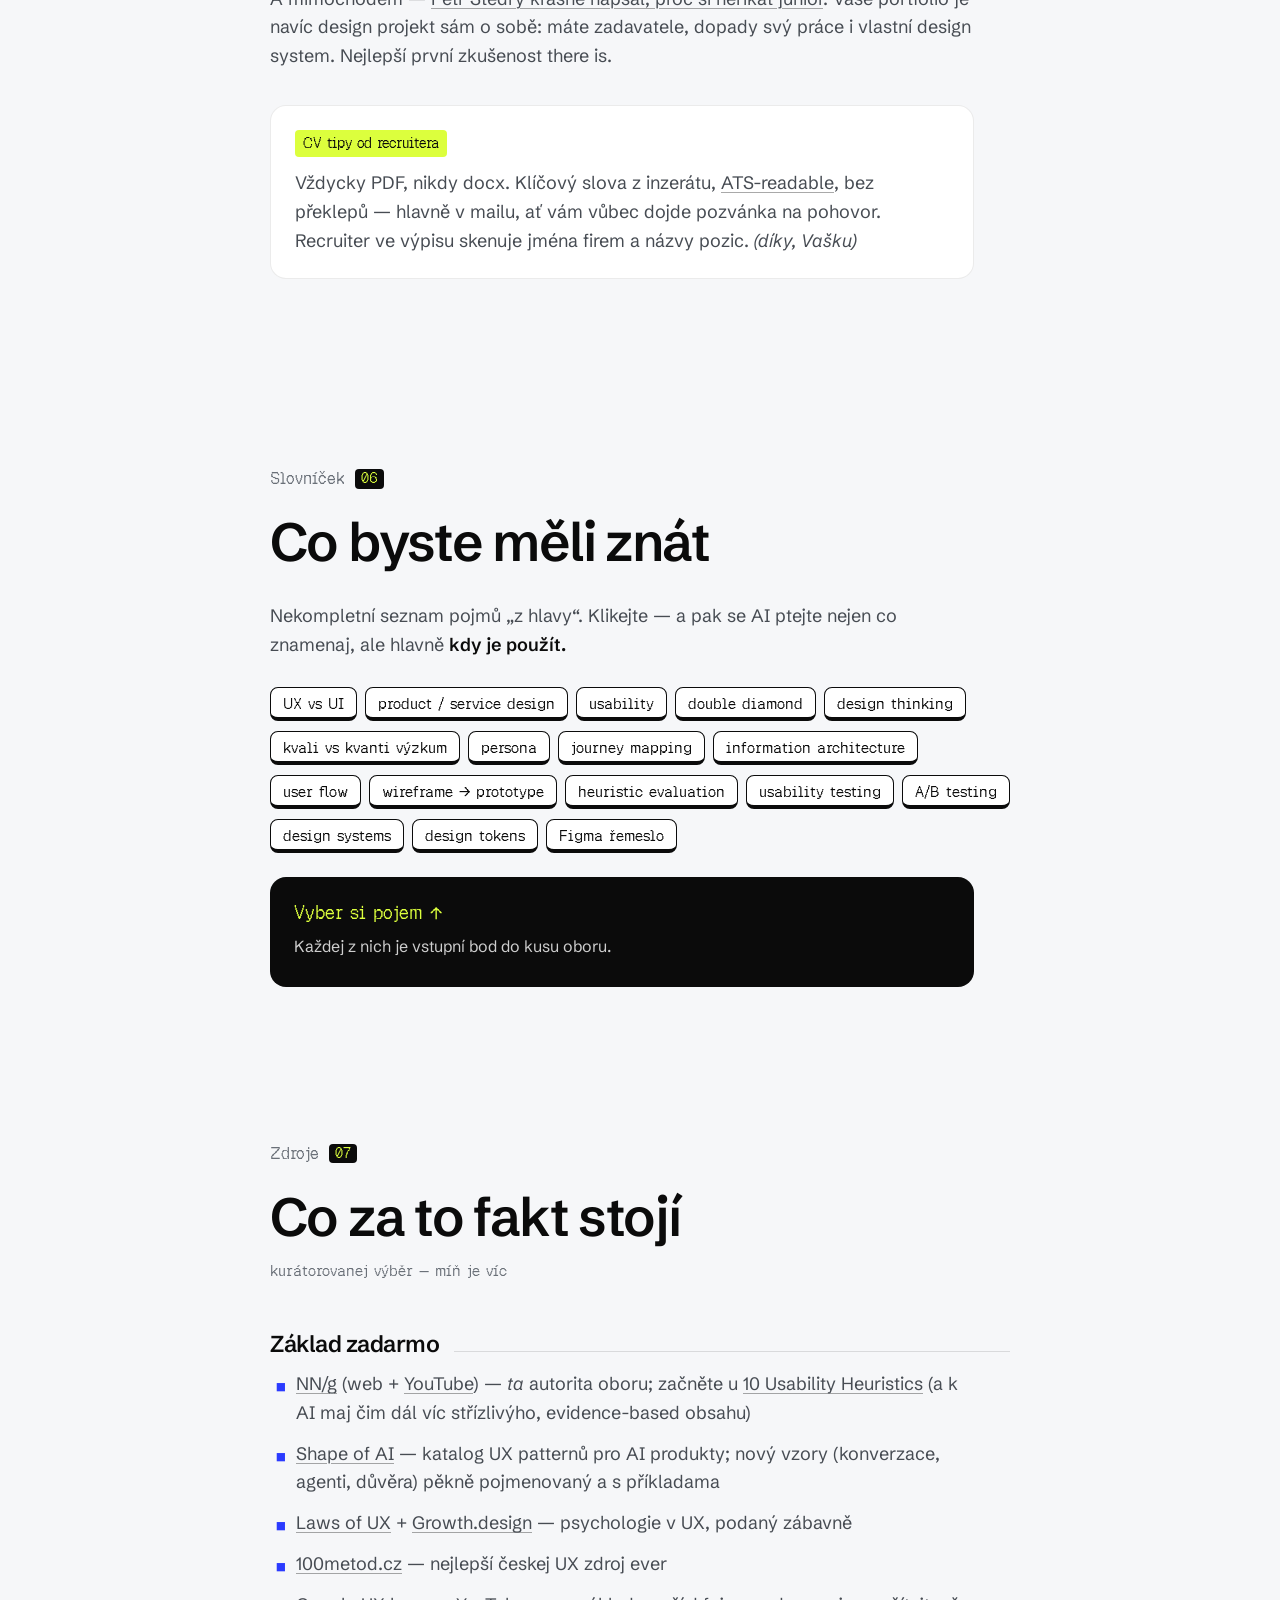
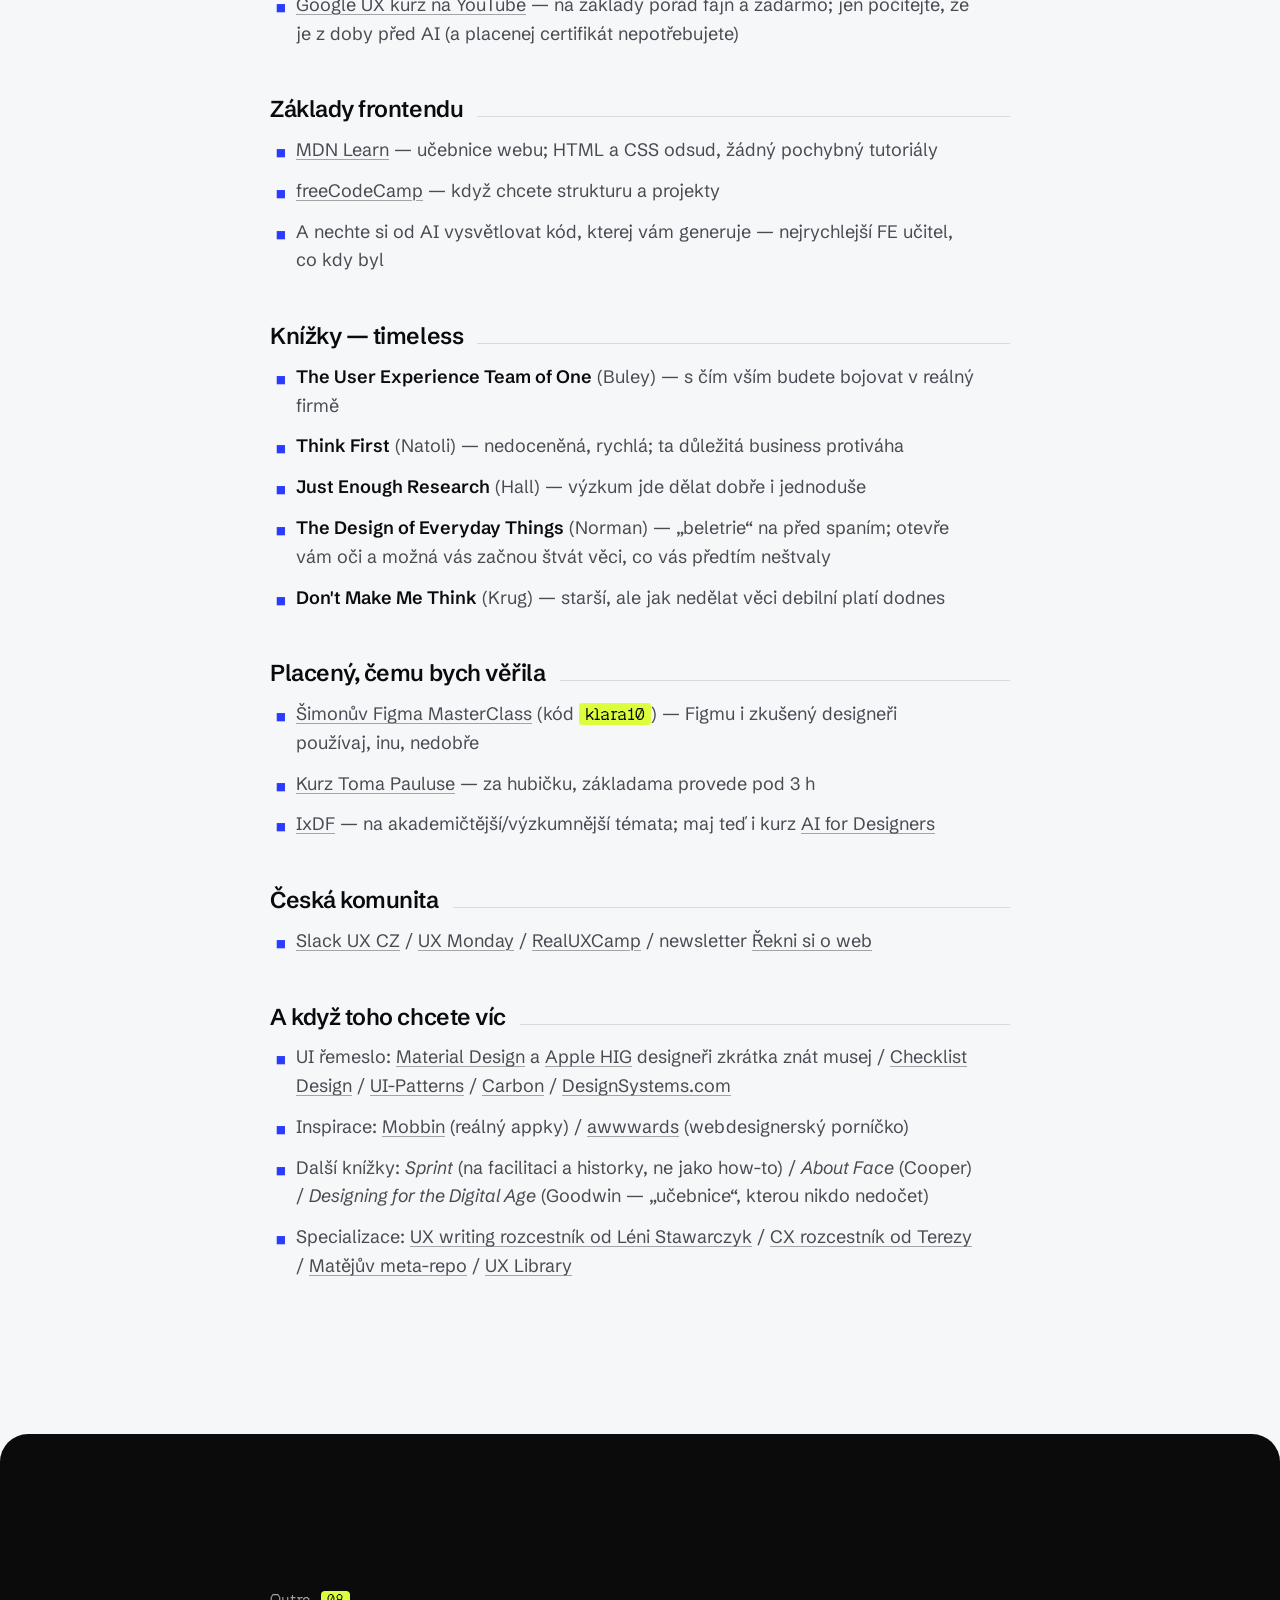
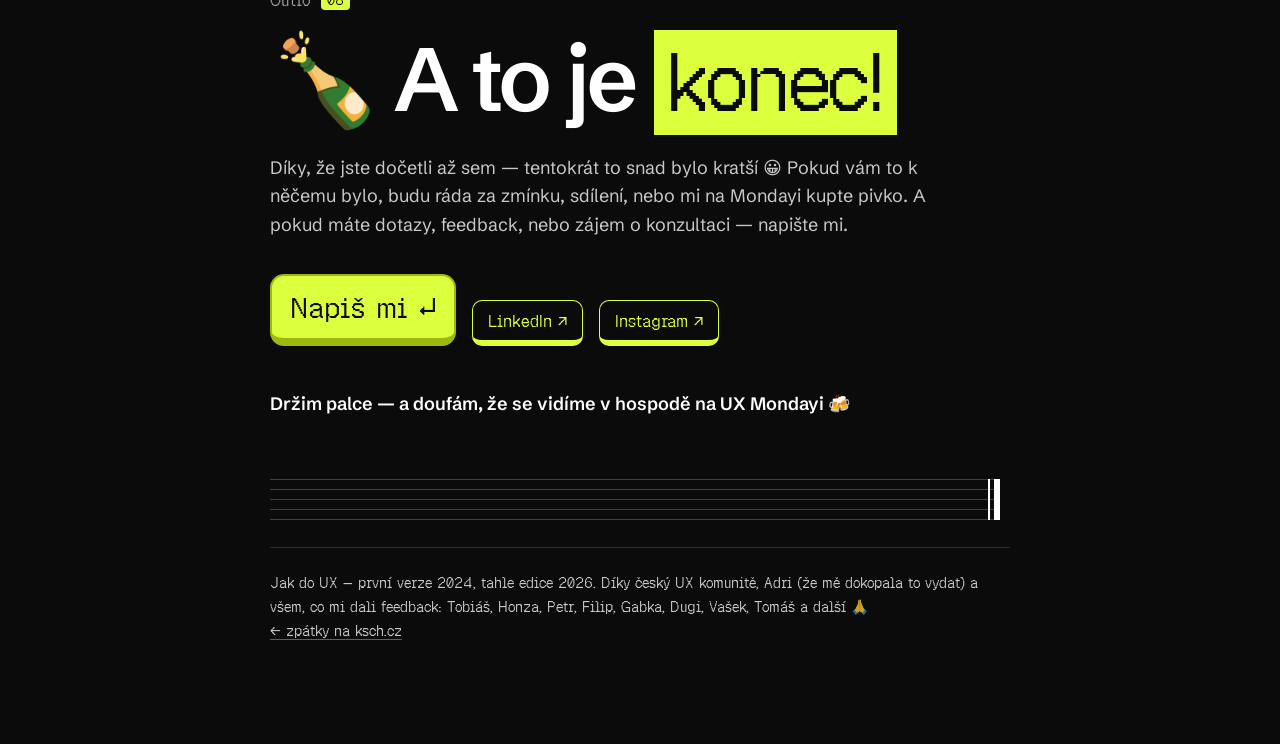
==== commit a7071d42: "Jak do UX: cover contents as staff strip plus list, header progress uses the same note coding Co-Aut" ====
--- a/jak-do-ux/index.html
+++ b/jak-do-ux/index.html
@@ -99,14 +99,10 @@
   position:absolute;top:50%;width:28px;height:28px;margin:-14px 0 0 -14px;padding:0;border:0;background:none;cursor:pointer;
   -webkit-tap-highlight-color:transparent;
 }
-.staff .nt svg{position:absolute;left:50%;top:50%;width:14px;height:14px;margin:-7px 0 0 -7px;shape-rendering:crispEdges;transition:transform .3s cubic-bezier(.3,1.7,.5,1)}
-.staff .nt .r{fill:rgba(11,11,11,.35)}
-.staff .nt .c{fill:var(--mist)}
-.staff .nt.done .r,.staff .nt.done .c{fill:var(--blue)}
-.staff .nt.cur .r{fill:var(--ink)}
-.staff .nt.cur .c{fill:var(--lime)}
-.staff .nt.cur svg{transform:scale(1.3)}
-.staff .nt:hover svg,.staff .nt:focus-visible svg{transform:scale(1.45)}
+.staff .nt svg{position:absolute;left:50%;top:50%;width:15px;height:10px;margin:-5px 0 0 -7.5px;shape-rendering:crispEdges;opacity:.3;transition:transform .3s cubic-bezier(.3,1.7,.5,1),opacity .2s}
+.staff .nt.done svg{opacity:1}
+.staff .nt.cur svg{opacity:1;transform:scale(1.5)}
+.staff .nt:hover svg,.staff .nt:focus-visible svg{opacity:1;transform:scale(1.6)}
 .staff .nt:focus-visible{outline:none}
 .staff .nt .tip{
   position:absolute;left:50%;top:28px;transform:translateX(-50%);white-space:nowrap;
@@ -191,22 +187,20 @@
 .cover .ctas a.lnk{font-size:15px;font-weight:500;text-decoration:none;border-bottom:1px solid currentColor;padding-bottom:2px}
 .cover .ctas a.lnk:hover{background:none;opacity:.6}
 
-/* velká osnova v obálce — obsah jako melodie */
-.score{position:relative;height:150px;margin:clamp(40px,7vh,80px) 0 0}
-.score .ln{position:absolute;left:0;right:0;height:1px;background:rgba(11,11,11,.16)}
-.score .nt{position:absolute;width:150px;margin-left:-14px;transform:translateY(-50%);display:flex;align-items:center;gap:10px;text-decoration:none;font-size:14.5px;font-weight:500;letter-spacing:-.01em;line-height:1.15}
-.score .nt:hover{background:none}
-.score .nt svg{flex:none;width:30px;height:20px;shape-rendering:crispEdges;transition:transform .3s cubic-bezier(.3,1.7,.5,1)}
-.score .nt:hover svg{transform:scale(1.25)}
-.score .nt span{background:var(--mist);padding:2px 4px;border-radius:3px}
-.score .nt:hover span{background:var(--lime)}
-.toc{display:none}
-@media (max-width:899px){
-  .score{display:none}
-  .toc{display:grid;grid-template-columns:1fr;margin-top:40px;border-top:1px solid var(--hair)}
-  .toc a{text-decoration:none;display:flex;gap:12px;align-items:center;padding:12px 0;border-bottom:1px solid var(--hair);font-size:16px;font-weight:500;letter-spacing:-.01em}
-  .toc a:hover{background:none;color:var(--blue)}
-  .toc a b{font-weight:400}
+/* obsah v obálce: tenká osnova s melodií, pod ní seznam; noty jsou odrážky */
+.band{position:relative;height:56px;margin:clamp(40px,7vh,72px) 0 22px}
+.band .ln{position:absolute;left:0;right:0;height:1px;background:rgba(11,11,11,.16)}
+.band svg{position:absolute;width:21px;height:14px;margin-top:-7px;shape-rendering:crispEdges}
+.toc{display:grid;grid-template-columns:1fr 1fr;grid-template-rows:repeat(4,auto);grid-auto-flow:column;column-gap:clamp(32px,5vw,64px);border-top:1px solid var(--hair)}
+.toc a{text-decoration:none;display:flex;gap:14px;align-items:center;padding:13px 0;border-bottom:1px solid var(--hair);font-size:17px;font-weight:500;letter-spacing:-.01em;min-width:0}
+.toc a:hover{background:none;color:var(--blue)}
+.toc a svg{flex:none;width:18px;height:12px;shape-rendering:crispEdges;transition:transform .3s cubic-bezier(.3,1.7,.5,1)}
+.toc a:hover svg{transform:scale(1.35)}
+.toc a b{font-weight:400}
+@media (max-width:719px){
+  .band{display:none}
+  .toc{grid-template-columns:1fr;grid-auto-flow:row;grid-template-rows:none;margin-top:40px}
+  .toc a{font-size:16px;padding:12px 0}
 }
 
 /* ---------- claim ---------- */
@@ -322,7 +316,7 @@
       <a class="key sm" href="#s1">Začít číst ↵</a>
       <a class="lnk" href="#s2">Rovnou k AI části ↓</a>
     </div>
-    <div class="score" id="score" aria-label="Obsah"></div>
+    <div class="band" id="band" aria-hidden="true"></div>
     <nav class="toc" id="toc" aria-label="Obsah"></nav>
   </div>
 </section>
@@ -526,7 +520,7 @@
     <h2 class="reveal">🍾 A to je <span class="hl l">konec!</span></h2>
     <p class="reveal">Díky, že jste dočetli až sem — tentokrát to snad bylo kratší 😀 Pokud vám to k něčemu bylo, budu ráda za zmínku, sdílení, nebo mi na Mondayi kupte pivko. A pokud máte dotazy, feedback, nebo zájem o konzultaci — napište mi.</p>
     <div class="contacts reveal">
-      <a class="key md" href="mailto:klara.scholleova@gmail.com">Napiš mi ↵</a>
+      <a class="key md" href="mailto:klara@ksch.cz">Napiš mi ↵</a>
       <a class="key sm ink" href="https://www.linkedin.com/in/klara-scholleova/">LinkedIn ↗</a>
       <a class="key sm ink" href="https://www.instagram.com/klara_scho/">Instagram ↗</a>
     </div>
@@ -577,37 +571,27 @@
 const go = c => c.el.scrollIntoView({ behavior: reduce ? 'auto' : 'smooth' });
 const lines = (el, y0, gap) => { for (let i = 0; i < 5; i++) { const l = document.createElement('div'); l.className = 'ln'; l.style.top = (y0 + i * gap) + 'px'; el.appendChild(l); } };
 
-/* velká osnova v obálce + mobilní seznam */
-const score = document.getElementById('score'), toc = document.getElementById('toc');
-lines(score, 15, 30);
+/* obsah v obálce: melodie na osnově + seznam se stejnýma notama */
+const band = document.getElementById('band'), toc = document.getElementById('toc');
+lines(band, 4, 12);
 CH.slice(1).forEach((c, i) => {
-  const a = document.createElement('a');
-  a.className = 'nt'; a.href = '#' + c.id;
-  a.style.left = (i / 7 * 88) + '%';
-  a.style.top = (15 + c.pos * 15) + 'px';
-  a.innerHTML = head(c.col) + '<span>' + c.short + '</span>';
-  score.appendChild(a);
+  band.insertAdjacentHTML('beforeend', head(c.col).replace('<svg', '<svg style="left:' + (4 + i * 12.5) + '%;top:' + (4 + c.pos * 6) + 'px"'));
   const t = document.createElement('a');
-  t.href = '#' + c.id; t.innerHTML = '<b class="num">' + c.n + '</b>' + c.long;
+  t.href = '#' + c.id; t.innerHTML = head(c.col) + '<b class="num">' + c.n + '</b>' + c.long;
   toc.appendChild(t);
 });
 
-/* progress v hlavičce: linka + pixelový kolečka */
+/* progress v hlavičce: linka + stejný noty jako v obsahu */
 const hdr = document.getElementById('hdr'), staff = document.getElementById('staff');
 staff.innerHTML = '<div class="trk"></div><div class="fill"></div>';
 const bar = staff.querySelector('.fill');
-// pixelový kolečko 7×7: obrys (r) a výplň (c)
-const RING = [[2,0],[3,0],[4,0],[1,1],[5,1],[0,2],[6,2],[0,3],[6,3],[0,4],[6,4],[1,5],[5,5],[2,6],[3,6],[4,6]];
-const FILL = [[2,1],[3,1],[4,1],[1,2],[2,2],[3,2],[4,2],[5,2],[1,3],[2,3],[3,3],[4,3],[5,3],[1,4],[2,4],[3,4],[4,4],[5,4],[2,5],[3,5],[4,5]];
-const px = (pts, cls) => pts.map(([x, y]) => '<rect class="' + cls + '" x="' + x + '" y="' + y + '" width="1" height="1"/>').join('');
-const dot = '<svg viewBox="0 0 7 7" aria-hidden="true">' + px(RING, 'r') + px(FILL, 'c') + '</svg>';
 const X = CH.map((c, i) => i / (CH.length - 1) * 100);
 const dots = CH.map((c, i) => {
   const b = document.createElement('button');
   b.className = 'nt';
   b.style.left = X[i] + '%';
   b.setAttribute('aria-label', 'Přejít na ' + c.long);
-  b.innerHTML = dot + '<span class="tip">' + (c.n ? c.n + ' ' : '') + c.short + '</span>';
+  b.innerHTML = head(c.col) + '<span class="tip">' + (c.n ? c.n + ' ' : '') + c.short + '</span>';
   b.addEventListener('click', () => go(c));
   staff.appendChild(b);
   return b;
@@ -628,7 +612,7 @@
 chmenu.querySelector('.close').addEventListener('click', closeMenu);
 addEventListener('keydown', e => { if (e.key === 'Escape') closeMenu(); });
 
-/* progress: dojede přesně na kolečko, když začne kapitola */
+/* progress: dojede přesně na notu, když začne kapitola */
 let tops = [];
 const measure = () => { tops = CH.map(c => c.el.getBoundingClientRect().top + scrollY); };
 function onScroll() {
